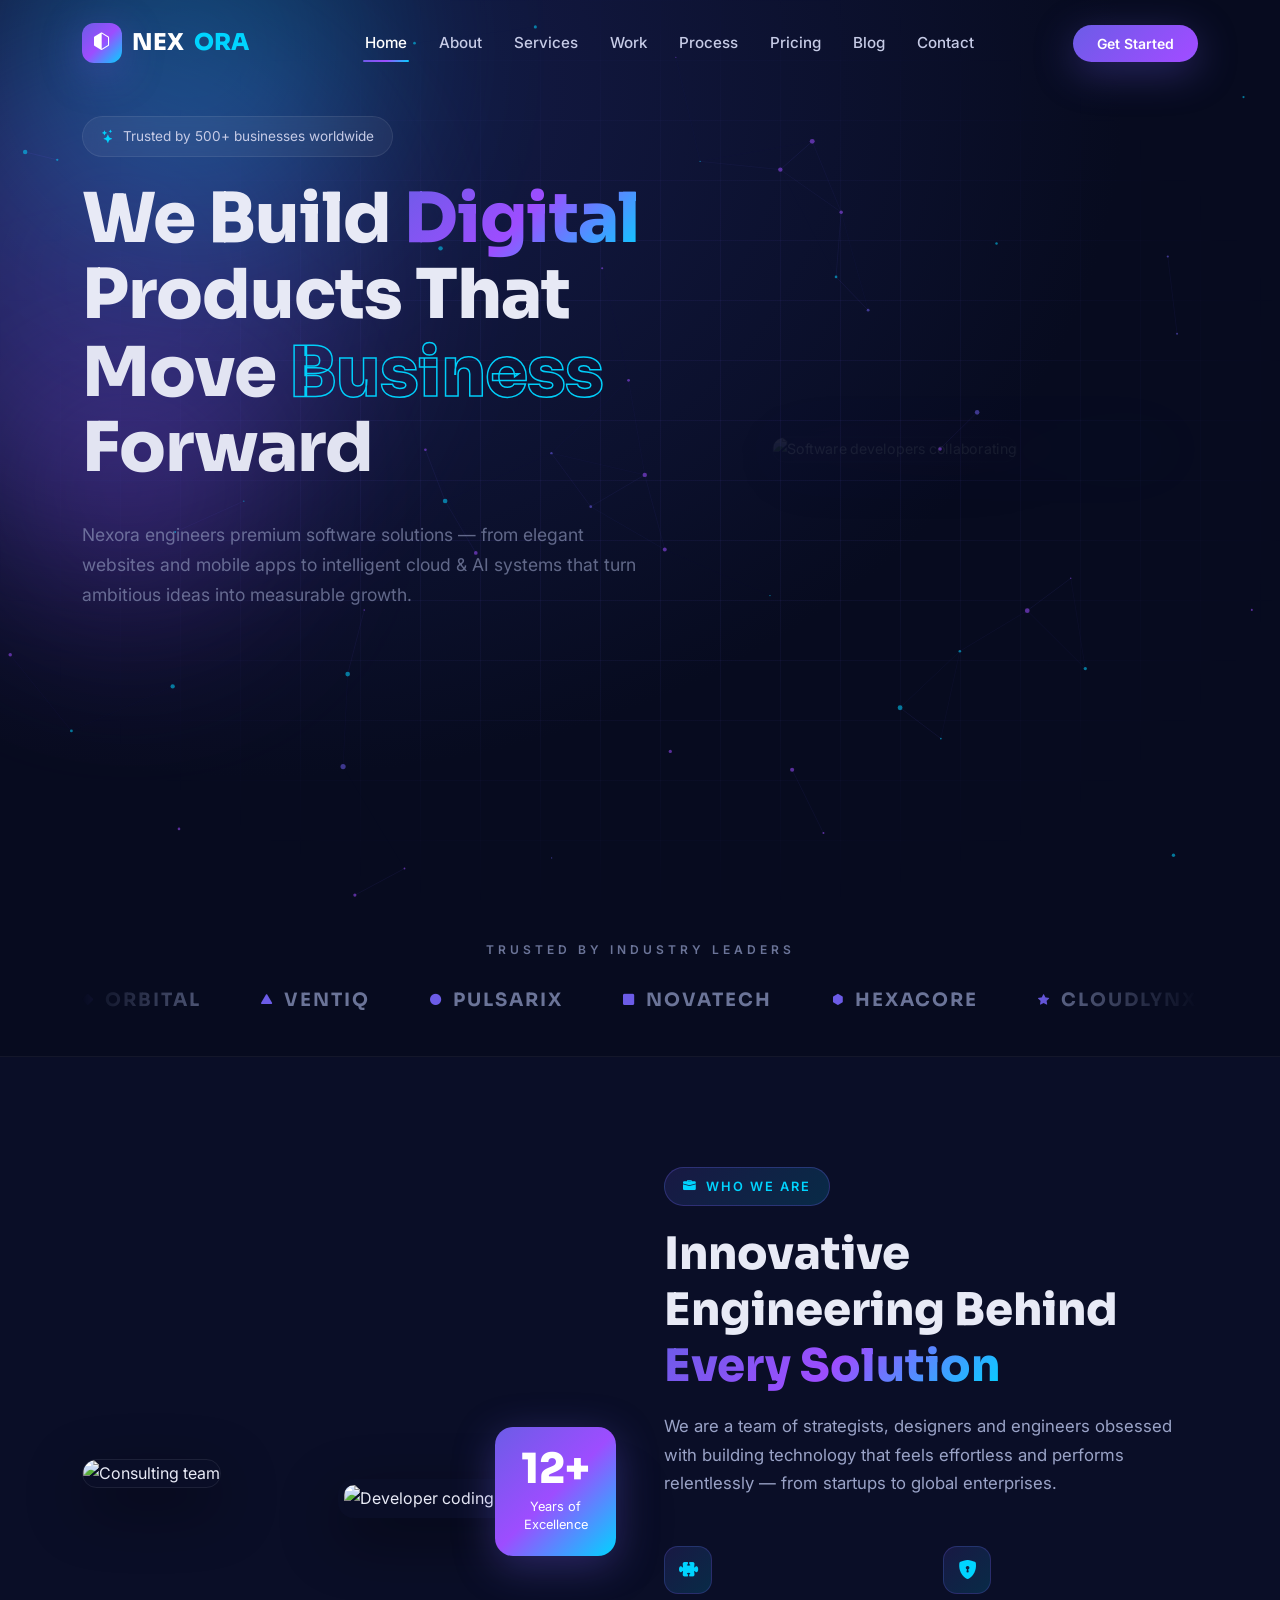
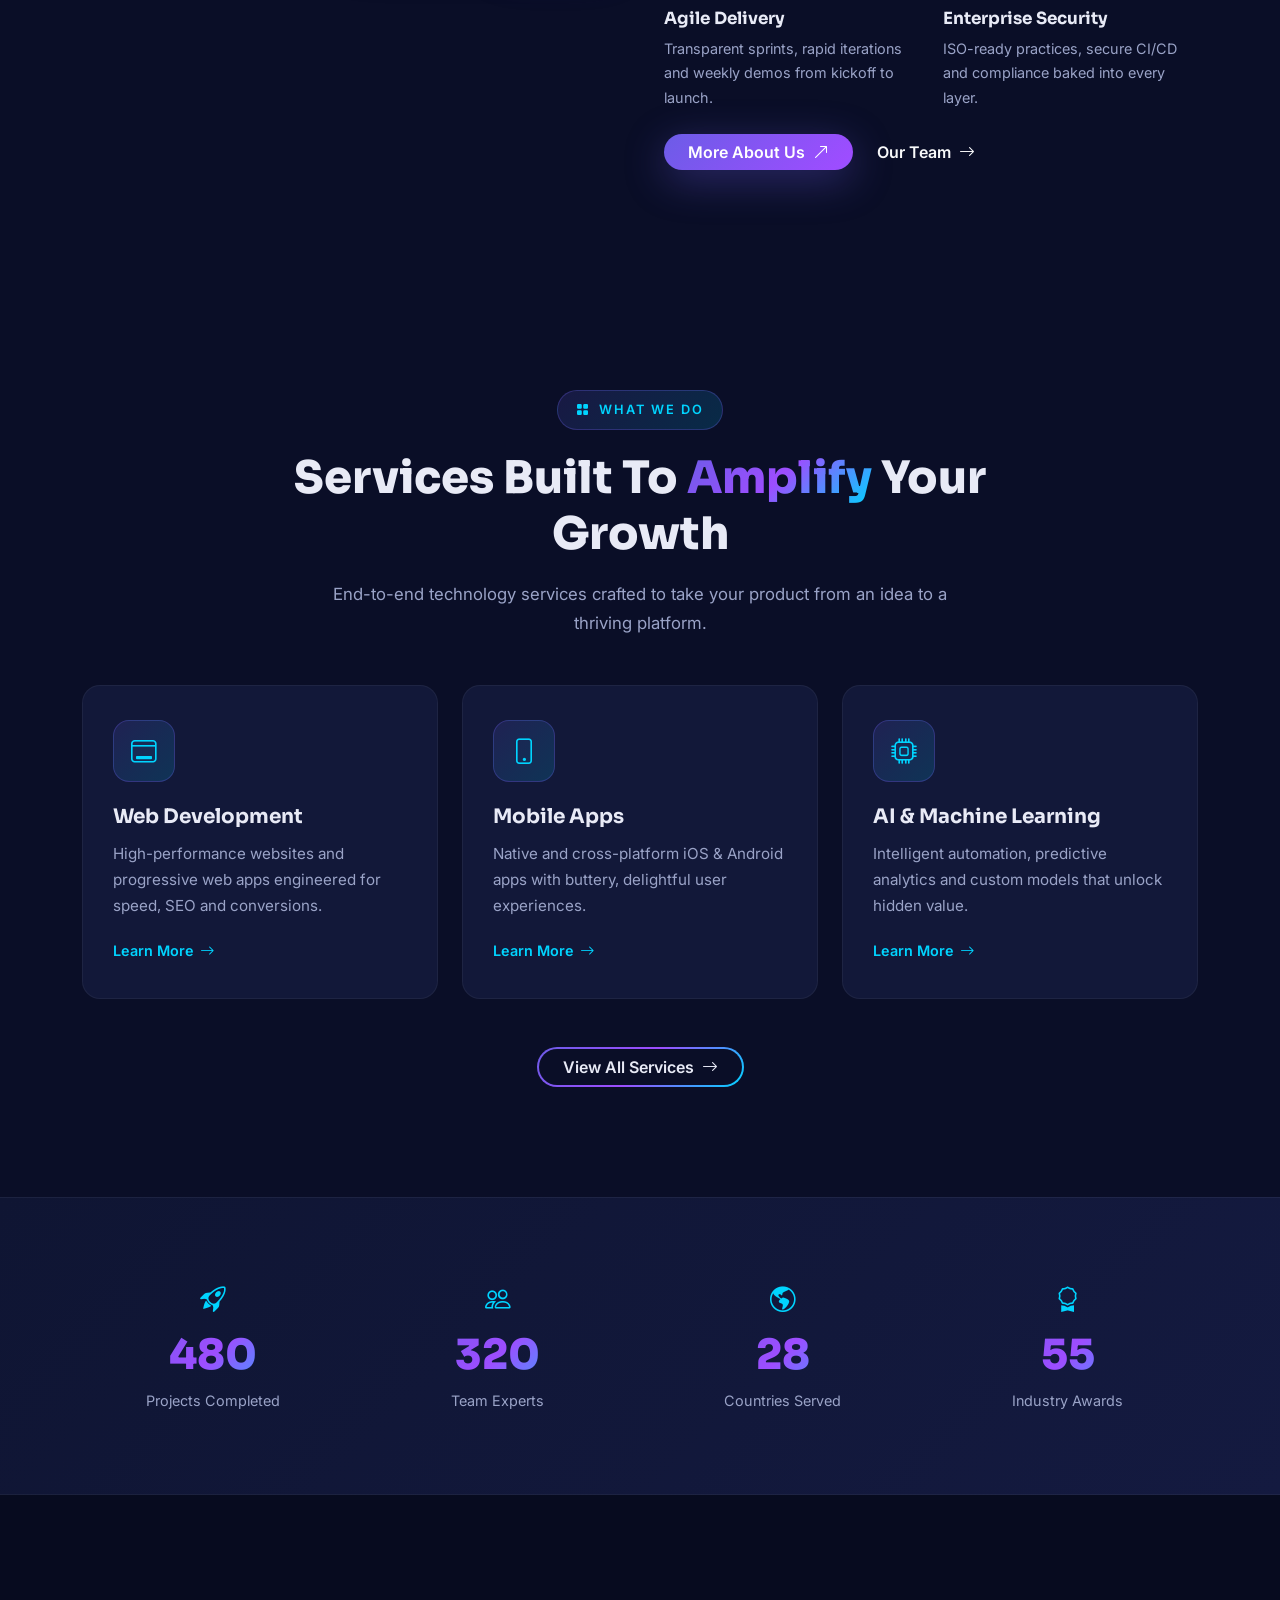
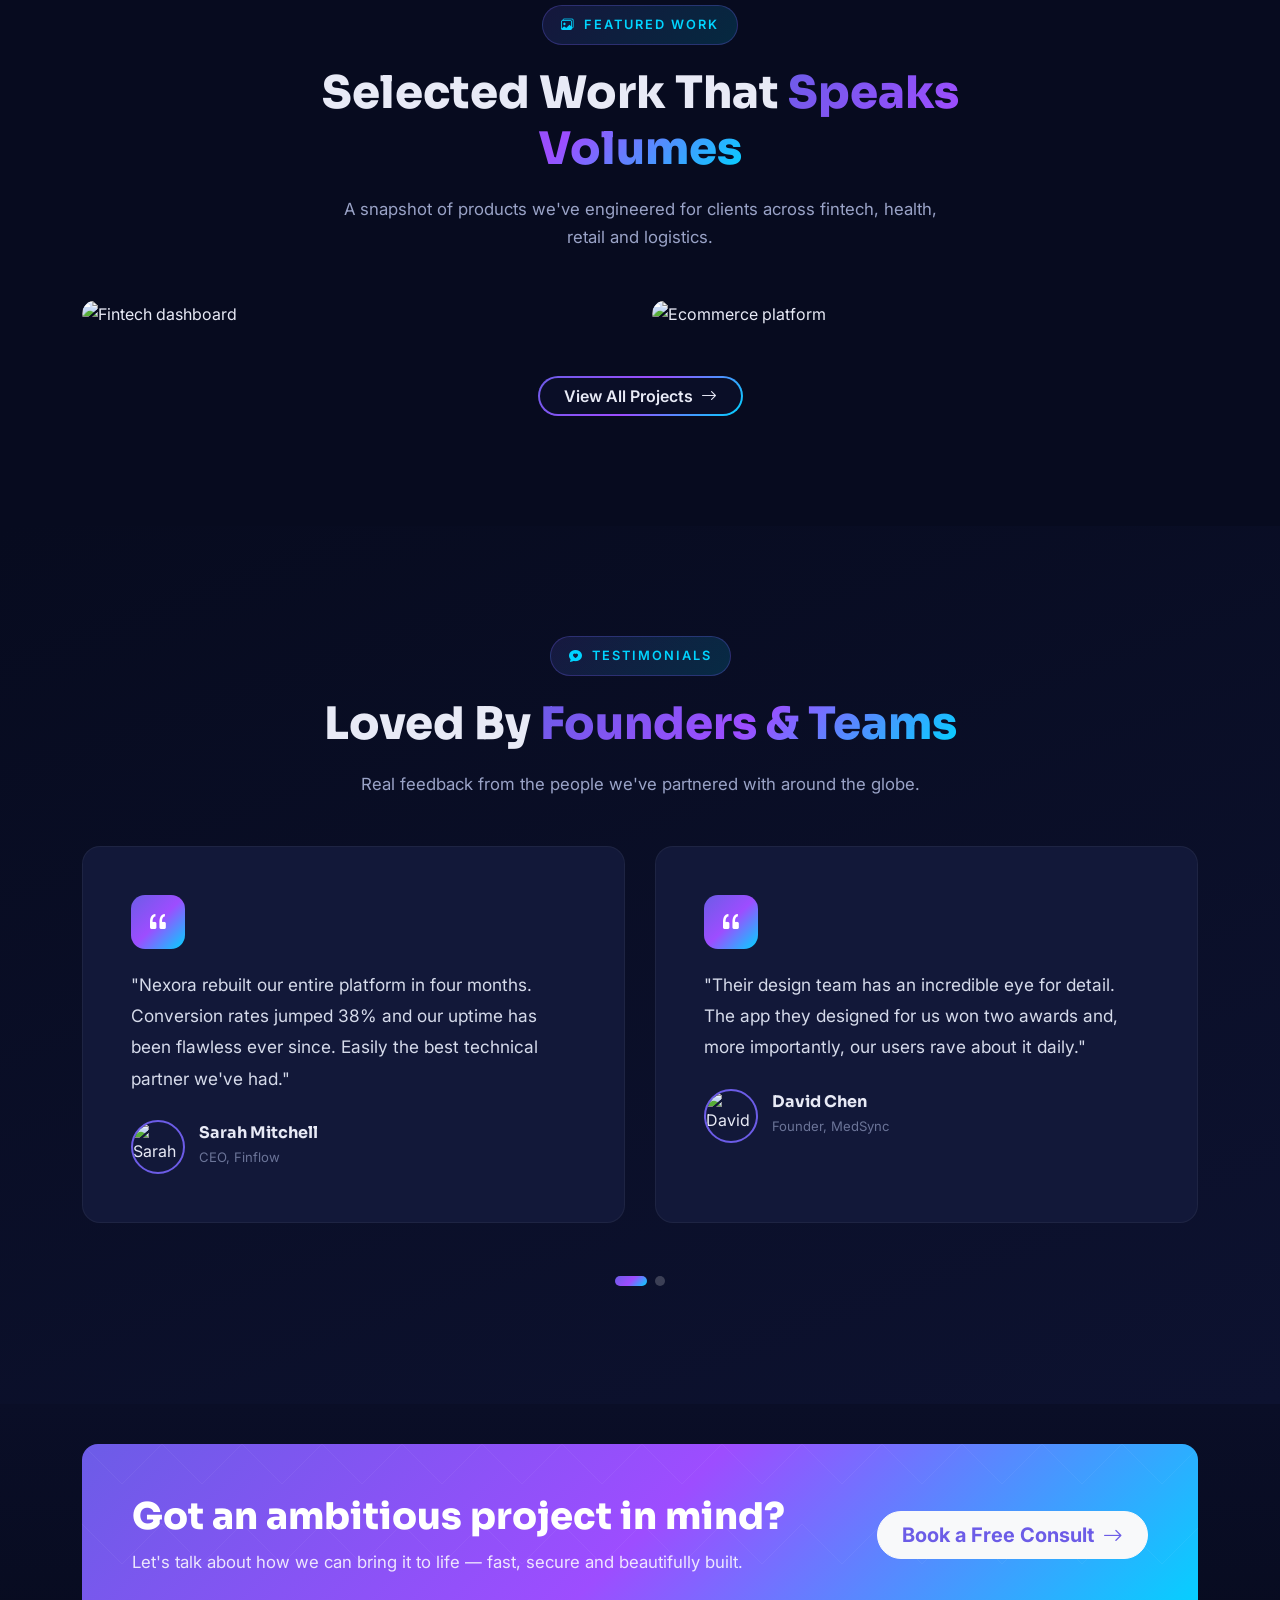
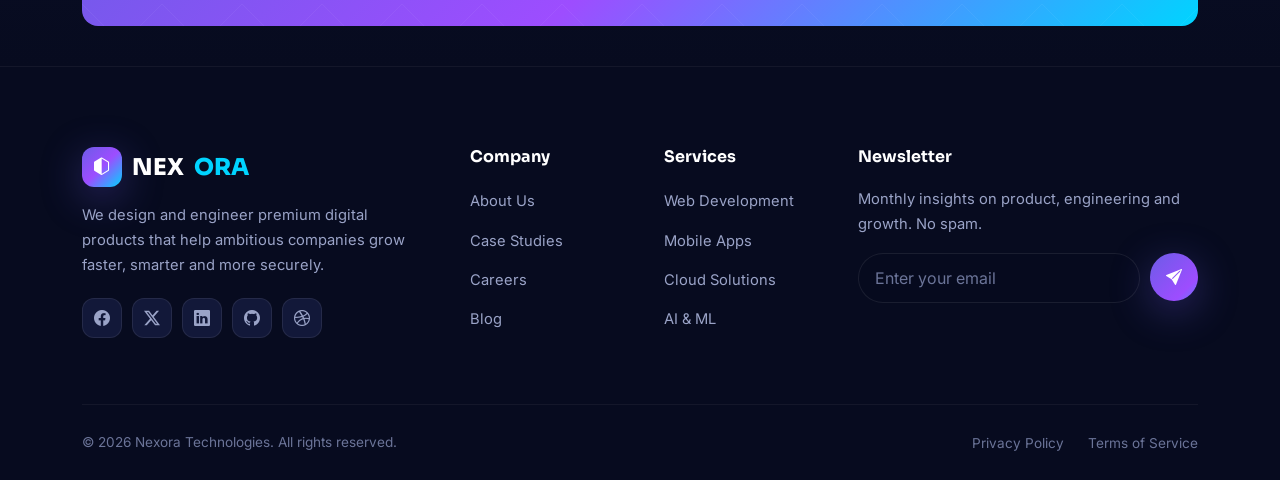
==== index.html @ 6cd75c39 "IT solutions" ====
<!DOCTYPE html>
<html lang="en">
<head>
    <meta charset="UTF-8">
    <meta name="viewport" content="width=device-width, initial-scale=1.0">
    <title>Nexora — IT Solutions & Software Company</title>

    <!-- SEO Meta -->
    <meta name="description" content="Nexora is a premium IT solutions & software development company delivering cutting-edge web, mobile, cloud and AI-powered products.">
    <meta name="author" content="Nexora">
    <meta name="theme-color" content="#0a0e27">

    <!-- Favicon -->
    <link rel="icon" href="data:image/svg+xml,<svg xmlns='http://www.w3.org/2000/svg' viewBox='0 0 100 100'><rect width='100' height='100' rx='20' fill='%236c5ce7'/><text x='50' y='72' font-size='60' text-anchor='middle' fill='white' font-family='Arial' font-weight='bold'>N</text></svg>">

    <!-- Google Fonts -->
    <link rel="preconnect" href="https://fonts.googleapis.com">
    <link rel="preconnect" href="https://fonts.gstatic.com" crossorigin>
    <link href="https://fonts.googleapis.com/css2?family=Sora:wght@400;500;600;700;800&family=Inter:wght@300;400;500;600;700&display=swap" rel="stylesheet">

    <!-- Bootstrap 5 -->
    <link href="https://cdn.jsdelivr.net/npm/bootstrap@5.3.3/dist/css/bootstrap.min.css" rel="stylesheet">

    <!-- Bootstrap Icons -->
    <link href="https://cdn.jsdelivr.net/npm/bootstrap-icons@1.11.3/font/bootstrap-icons.min.css" rel="stylesheet">

    <!-- Custom Theme -->
    <link rel="stylesheet" href="css/style.css">
</head>
<body>

    <!-- ================= PRELOADER (shared across pages) ================= -->
    <div id="preloader">
        <div class="loader">
            <div class="loader-logo">N</div>
            <div class="loader-bar"><span></span></div>
            <p>NEXORA</p>
        </div>
    </div>

    <!-- ================= NAVBAR (shared across pages) ================= -->
    <nav id="mainNav" class="navbar navbar-expand-lg fixed-top">
        <div class="container">
            <a class="navbar-brand" href="index.html">
                <span class="brand-mark"><i class="bi bi-hexagon-half"></i></span>
                NEX<span>ORA</span>
            </a>
            <button class="navbar-toggler" type="button" data-bs-toggle="offcanvas" data-bs-target="#navOffcanvas" aria-controls="navOffcanvas" aria-label="Toggle navigation">
                <span class="toggler-icon"></span>
                <span class="toggler-icon"></span>
                <span class="toggler-icon"></span>
            </button>
            <div class="offcanvas offcanvas-end" tabindex="-1" id="navOffcanvas">
                <div class="offcanvas-header">
                    <a class="navbar-brand" href="index.html">
                        <span class="brand-mark"><i class="bi bi-hexagon-half"></i></span>
                        NEX<span>ORA</span>
                    </a>
                    <button type="button" class="btn-close btn-close-white" data-bs-dismiss="offcanvas" aria-label="Close"></button>
                </div>
                <div class="offcanvas-body">
                    <ul class="navbar-nav mx-auto align-items-lg-center gap-lg-3">
                        <li class="nav-item"><a class="nav-link active" href="index.html">Home</a></li>
                        <li class="nav-item"><a class="nav-link" href="about.html">About</a></li>
                        <li class="nav-item"><a class="nav-link" href="services.html">Services</a></li>
                        <li class="nav-item"><a class="nav-link" href="work.html">Work</a></li>
                        <li class="nav-item"><a class="nav-link" href="process.html">Process</a></li>
                        <li class="nav-item"><a class="nav-link" href="pricing.html">Pricing</a></li>
                        <li class="nav-item"><a class="nav-link" href="blog.html">Blog</a></li>
                        <li class="nav-item"><a class="nav-link" href="contact.html">Contact</a></li>
                    </ul>
                    <div class="d-flex align-items-center gap-3 mt-3 mt-lg-0">
                        <a href="contact.html" class="btn btn-gradient btn-sm px-4 py-2">Get Started</a>
                    </div>
                </div>
            </div>
        </div>
    </nav>

    <main>

    <!-- ============ HERO ============ -->
    <section id="hero" class="hero">
        <div class="hero-bg" aria-hidden="true">
            <div class="orb orb-1"></div>
            <div class="orb orb-2"></div>
            <div class="orb orb-3"></div>
            <div class="grid-overlay"></div>
            <canvas id="particles"></canvas>
        </div>
        <div class="container position-relative hero-content">
            <div class="row align-items-center min-vh-100 py-5">
                <div class="col-lg-7">
                    <span class="hero-badge hero-reveal"><i class="bi bi-stars"></i> Trusted by 500+ businesses worldwide</span>
                    <h1 class="hero-title">
                        <span class="line d-block">We Build <span class="gradient-text">Digital</span></span>
                        <span class="line d-block">Products That</span>
                        <span class="line d-block">Move <span class="text-outline">Business</span> Forward</span>
                    </h1>
                    <p class="hero-sub hero-reveal">Nexora engineers premium software solutions — from elegant websites and mobile apps to intelligent cloud &amp; AI systems that turn ambitious ideas into measurable growth.</p>
                    <div class="d-flex flex-wrap gap-3 mt-4 hero-reveal">
                        <a href="services.html" class="btn btn-gradient btn-lg px-4">Explore Services <i class="bi bi-arrow-right ms-1"></i></a>
                        <a href="work.html" class="btn btn-outline-light btn-lg px-4"><i class="bi bi-play-fill me-1"></i> See Our Work</a>
                    </div>
                    <div class="hero-meta d-flex flex-wrap gap-4 mt-5 hero-reveal">
                        <div>
                            <h3 class="counters" data-target="500">0</h3>
                            <span>Projects Delivered</span>
                        </div>
                        <div>
                            <h3 class="counters" data-target="120">0</h3>
                            <span>Happy Clients</span>
                        </div>
                        <div>
                            <h3 class="counters" data-target="12">0</h3>
                            <span>Years of Experience</span>
                        </div>
                    </div>
                </div>
                <div class="col-lg-5 d-none d-lg-block">
                    <div class="hero-visual hero-reveal">
                        <img src="https://images.unsplash.com/photo-1551434678-e076c223a692?q=80&w=1200&auto=format&fit=crop" alt="Software developers collaborating" class="img-fluid rounded-4 hero-img">
                        <div class="floating-card fc-1">
                            <div class="fc-icon"><i class="bi bi-lightning-charge-fill"></i></div>
                            <div>
                                <strong>99.99%</strong>
                                <span>Uptime Guarantee</span>
                            </div>
                        </div>
                        <div class="floating-card fc-2">
                            <div class="fc-icon green"><i class="bi bi-patch-check-fill"></i></div>
                            <div>
                                <strong>4.9 / 5.0</strong>
                                <span>Client Rating</span>
                            </div>
                        </div>
                        <div class="floating-card fc-3">
                            <div class="fc-avatars">
                                <img src="https://images.unsplash.com/photo-1494790108377-be9c29b29330?q=80&w=100&auto=format&fit=crop&crop=faces" alt="client">
                                <img src="https://images.unsplash.com/photo-1500648767791-00dcc994a43e?q=80&w=100&auto=format&fit=crop&crop=faces" alt="client">
                                <img src="https://images.unsplash.com/photo-1438761681033-6461ffad8d80?q=80&w=100&auto=format&fit=crop&crop=faces" alt="client">
                            </div>
                            <div>
                                <strong>120+ Clients</strong>
                                <span>Love working with us</span>
                            </div>
                        </div>
                    </div>
                </div>
            </div>
        </div>
        <a href="#logos" class="scroll-indicator" aria-label="Scroll down">
            <div class="mouse"><span></span></div>
        </a>
    </section>

    <!-- ============ TRUSTED LOGOS ============ -->
    <section id="logos" class="logos-section">
        <div class="container">
            <p class="logos-title text-center">TRUSTED BY INDUSTRY LEADERS</p>
            <div class="logos-track">
                <div class="logos-slide">
                    <span><i class="bi bi-diamond-fill"></i> ORBITAL</span>
                    <span><i class="bi bi-triangle-fill"></i> VENTIQ</span>
                    <span><i class="bi bi-circle-fill"></i> PULSARIX</span>
                    <span><i class="bi bi-square-fill"></i> NOVATECH</span>
                    <span><i class="bi bi-hexagon-fill"></i> HEXACORE</span>
                    <span><i class="bi bi-star-fill"></i> CLOUDLYNX</span>
                    <span><i class="bi bi-diamond-fill"></i> ORBITAL</span>
                    <span><i class="bi bi-triangle-fill"></i> VENTIQ</span>
                    <span><i class="bi bi-circle-fill"></i> PULSARIX</span>
                    <span><i class="bi bi-square-fill"></i> NOVATECH</span>
                    <span><i class="bi bi-hexagon-fill"></i> HEXACORE</span>
                    <span><i class="bi bi-star-fill"></i> CLOUDLYNX</span>
                </div>
            </div>
        </div>
    </section>

    <!-- ============ ABOUT PREVIEW ============ -->
    <section class="section-pad">
        <div class="container">
            <div class="row align-items-center g-5">
                <div class="col-lg-6">
                    <div class="about-visual">
                        <img src="https://images.unsplash.com/photo-1531482615713-2afd69097998?q=80&w=1100&auto=format&fit=crop" alt="Consulting team" class="img-fluid rounded-4 about-img-main">
                        <div class="about-img-accent rounded-4">
                            <img src="https://images.unsplash.com/photo-1461749280684-dccba630e2f6?q=80&w=600&auto=format&fit=crop" alt="Developer coding" class="img-fluid">
                        </div>
                        <div class="experience-badge">
                            <h2>12<span>+</span></h2>
                            <p>Years of<br>Excellence</p>
                        </div>
                    </div>
                </div>
                <div class="col-lg-6 section-head">
                    <span class="section-tag"><i class="bi bi-briefcase-fill"></i> Who We Are</span>
                    <h2 class="section-title">Innovative Engineering Behind <span class="gradient-text">Every Solution</span></h2>
                    <p class="section-lead">We are a team of strategists, designers and engineers obsessed with building technology that feels effortless and performs relentlessly — from startups to global enterprises.</p>
                    <div class="feature-list row g-4 mt-4">
                        <div class="col-sm-6">
                            <div class="feature-item">
                                <div class="feature-icon"><i class="bi bi-puzzle-fill"></i></div>
                                <h5>Agile Delivery</h5>
                                <p>Transparent sprints, rapid iterations and weekly demos from kickoff to launch.</p>
                            </div>
                        </div>
                        <div class="col-sm-6">
                            <div class="feature-item">
                                <div class="feature-icon"><i class="bi bi-shield-lock-fill"></i></div>
                                <h5>Enterprise Security</h5>
                                <p>ISO-ready practices, secure CI/CD and compliance baked into every layer.</p>
                            </div>
                        </div>
                    </div>
                    <div class="d-flex align-items-center gap-4 mt-4 flex-wrap">
                        <a href="about.html" class="btn btn-gradient px-4">More About Us <i class="bi bi-arrow-up-right ms-1"></i></a>
                        <a href="about.html#team" class="link-light fw-semibold">Our Team <i class="bi bi-arrow-right ms-1"></i></a>
                    </div>
                </div>
            </div>
        </div>
    </section>

    <!-- ============ SERVICES PREVIEW ============ -->
    <section id="services" class="services section-pad">
        <div class="container">
            <div class="section-head text-center mb-5">
                <span class="section-tag"><i class="bi bi-grid-fill"></i> What We Do</span>
                <h2 class="section-title mx-auto">Services Built To <span class="gradient-text">Amplify</span> Your Growth</h2>
                <p class="section-lead mx-auto">End-to-end technology services crafted to take your product from an idea to a thriving platform.</p>
            </div>
            <div class="row g-4">
                <div class="col-md-6 col-lg-4 service-col">
                    <div class="service-card">
                        <div class="service-icon"><i class="bi bi-window-desktop"></i></div>
                        <h4>Web Development</h4>
                        <p>High-performance websites and progressive web apps engineered for speed, SEO and conversions.</p>
                        <a href="services.html" class="service-link">Learn More <i class="bi bi-arrow-right"></i></a>
                    </div>
                </div>
                <div class="col-md-6 col-lg-4 service-col">
                    <div class="service-card">
                        <div class="service-icon"><i class="bi bi-phone"></i></div>
                        <h4>Mobile Apps</h4>
                        <p>Native and cross-platform iOS &amp; Android apps with buttery, delightful user experiences.</p>
                        <a href="services.html" class="service-link">Learn More <i class="bi bi-arrow-right"></i></a>
                    </div>
                </div>
                <div class="col-md-6 col-lg-4 service-col">
                    <div class="service-card">
                        <div class="service-icon"><i class="bi bi-cpu"></i></div>
                        <h4>AI &amp; Machine Learning</h4>
                        <p>Intelligent automation, predictive analytics and custom models that unlock hidden value.</p>
                        <a href="services.html" class="service-link">Learn More <i class="bi bi-arrow-right"></i></a>
                    </div>
                </div>
            </div>
            <div class="text-center mt-5">
                <a href="services.html" class="btn btn-outline-gradient px-4">View All Services <i class="bi bi-arrow-right ms-1"></i></a>
            </div>
        </div>
    </section>

    <!-- ============ STATS COUNTERS ============ -->
    <section class="stats-section">
        <div class="container">
            <div class="row text-center g-4">
                <div class="col-6 col-lg-3 stat-col">
                    <div class="stat-box">
                        <span class="stat-icon"><i class="bi bi-rocket-takeoff"></i></span>
                        <h3 class="counters" data-target="480">0</h3>
                        <p>Projects Completed</p>
                    </div>
                </div>
                <div class="col-6 col-lg-3 stat-col">
                    <div class="stat-box">
                        <span class="stat-icon"><i class="bi bi-people"></i></span>
                        <h3 class="counters" data-target="320">0</h3>
                        <p>Team Experts</p>
                    </div>
                </div>
                <div class="col-6 col-lg-3 stat-col">
                    <div class="stat-box">
                        <span class="stat-icon"><i class="bi bi-globe-americas"></i></span>
                        <h3 class="counters" data-target="28">0</h3>
                        <p>Countries Served</p>
                    </div>
                </div>
                <div class="col-6 col-lg-3 stat-col">
                    <div class="stat-box">
                        <span class="stat-icon"><i class="bi bi-award"></i></span>
                        <h3 class="counters" data-target="55">0</h3>
                        <p>Industry Awards</p>
                    </div>
                </div>
            </div>
        </div>
    </section>

    <!-- ============ WORK PREVIEW ============ -->
    <section id="work" class="work section-pad">
        <div class="container">
            <div class="section-head text-center mb-5">
                <span class="section-tag"><i class="bi bi-images"></i> Featured Work</span>
                <h2 class="section-title mx-auto">Selected Work That <span class="gradient-text">Speaks Volumes</span></h2>
                <p class="section-lead mx-auto">A snapshot of products we've engineered for clients across fintech, health, retail and logistics.</p>
            </div>
            <div class="row g-4">
                <div class="col-md-6 work-col">
                    <div class="work-card">
                        <div class="work-img">
                            <img src="https://images.unsplash.com/photo-1551288049-bebda4e38f71?q=80&w=1000&auto=format&fit=crop" alt="Fintech dashboard">
                            <div class="work-overlay">
                                <div>
                                    <span class="work-cat">Fintech</span>
                                    <h4>Finflow Analytics</h4>
                                    <a href="work.html" class="btn btn-gradient btn-sm mt-2">View Case Study <i class="bi bi-arrow-right ms-1"></i></a>
                                </div>
                            </div>
                        </div>
                    </div>
                </div>
                <div class="col-md-6 work-col">
                    <div class="work-card">
                        <div class="work-img">
                            <img src="https://images.unsplash.com/photo-1498050108023-c5249f4df085?q=80&w=1000&auto=format&fit=crop" alt="Ecommerce platform">
                            <div class="work-overlay">
                                <div>
                                    <span class="work-cat">E-Commerce</span>
                                    <h4>ShopVerse</h4>
                                    <a href="work.html" class="btn btn-gradient btn-sm mt-2">View Case Study <i class="bi bi-arrow-right ms-1"></i></a>
                                </div>
                            </div>
                        </div>
                    </div>
                </div>
            </div>
            <div class="text-center mt-5">
                <a href="work.html" class="btn btn-outline-gradient px-4">View All Projects <i class="bi bi-arrow-right ms-1"></i></a>
            </div>
        </div>
    </section>

    <!-- ============ TESTIMONIALS ============ -->
    <section id="testimonials" class="testimonials section-pad section-head">
        <div class="container">
            <div class="text-center mb-5">
                <span class="section-tag"><i class="bi bi-chat-heart-fill"></i> Testimonials</span>
                <h2 class="section-title mx-auto">Loved By <span class="gradient-text">Founders &amp; Teams</span></h2>
                <p class="section-lead mx-auto">Real feedback from the people we've partnered with around the globe.</p>
            </div>
            <div id="testimonialSlider" class="testimonial-slider">
                <div class="testimonial-track">
                    <div class="testimonial-card">
                        <div class="quote-icon"><i class="bi bi-quote"></i></div>
                        <p class="testimonial-text">"Nexora rebuilt our entire platform in four months. Conversion rates jumped 38% and our uptime has been flawless ever since. Easily the best technical partner we've had."</p>
                        <div class="testimonial-author">
                            <img src="https://images.unsplash.com/photo-1500648767791-00dcc994a43e?q=80&w=120&auto=format&fit=crop&crop=faces" alt="Sarah Mitchell">
                            <div>
                                <h6>Sarah Mitchell</h6>
                                <span>CEO, Finflow</span>
                            </div>
                        </div>
                    </div>
                    <div class="testimonial-card">
                        <div class="quote-icon"><i class="bi bi-quote"></i></div>
                        <p class="testimonial-text">"Their design team has an incredible eye for detail. The app they designed for us won two awards and, more importantly, our users rave about it daily."</p>
                        <div class="testimonial-author">
                            <img src="https://images.unsplash.com/photo-1494790108377-be9c29b29330?q=80&w=120&auto=format&fit=crop&crop=faces" alt="David Chen">
                            <div>
                                <h6>David Chen</h6>
                                <span>Founder, MedSync</span>
                            </div>
                        </div>
                    </div>
                    <div class="testimonial-card">
                        <div class="quote-icon"><i class="bi bi-quote"></i></div>
                        <p class="testimonial-text">"From the first discovery call to launch, everything was transparent. They feel like an extension of our team — proactive, senior and genuinely invested in our success."</p>
                        <div class="testimonial-author">
                            <img src="https://images.unsplash.com/photo-1438761681033-6461ffad8d80?q=80&w=120&auto=format&fit=crop&crop=faces" alt="Emma Wilson">
                            <div>
                                <h6>Emma Wilson</h6>
                                <span>COO, ShopVerse</span>
                            </div>
                        </div>
                    </div>
                </div>
                <div class="slider-dots mt-4 text-center"></div>
            </div>
        </div>
    </section>

    <!-- ============ CTA BANNER ============ -->
    <section class="cta-section">
        <div class="container">
            <div class="cta-box rounded-4">
                <div class="row align-items-center g-4">
                    <div class="col-lg-8">
                        <h2 class="cta-title">Got an ambitious project in mind?</h2>
                        <p class="cta-sub">Let's talk about how we can bring it to life — fast, secure and beautifully built.</p>
                    </div>
                    <div class="col-lg-4 text-lg-end">
                        <a href="contact.html" class="btn btn-light btn-lg px-4">Book a Free Consult <i class="bi bi-arrow-right ms-1"></i></a>
                    </div>
                </div>
            </div>
        </div>
    </section>

    </main>

    <!-- ================= FOOTER (shared across pages) ================= -->
    <footer class="footer">
        <div class="container">
            <div class="row g-5">
                <div class="col-lg-4">
                    <a class="navbar-brand mb-3" href="index.html">
                        <span class="brand-mark"><i class="bi bi-hexagon-half"></i></span>
                        NEX<span>ORA</span>
                    </a>
                    <p class="footer-text">We design and engineer premium digital products that help ambitious companies grow faster, smarter and more securely.</p>
                    <div class="footer-social">
                        <a href="#"><i class="bi bi-facebook"></i></a>
                        <a href="#"><i class="bi bi-twitter-x"></i></a>
                        <a href="#"><i class="bi bi-linkedin"></i></a>
                        <a href="#"><i class="bi bi-github"></i></a>
                        <a href="#"><i class="bi bi-dribbble"></i></a>
                    </div>
                </div>
                <div class="col-6 col-lg-2">
                    <h6 class="footer-title">Company</h6>
                    <ul class="footer-links">
                        <li><a href="about.html">About Us</a></li>
                        <li><a href="work.html">Case Studies</a></li>
                        <li><a href="contact.html">Careers</a></li>
                        <li><a href="blog.html">Blog</a></li>
                    </ul>
                </div>
                <div class="col-6 col-lg-2">
                    <h6 class="footer-title">Services</h6>
                    <ul class="footer-links">
                        <li><a href="services.html">Web Development</a></li>
                        <li><a href="services.html">Mobile Apps</a></li>
                        <li><a href="services.html">Cloud Solutions</a></li>
                        <li><a href="services.html">AI &amp; ML</a></li>
                    </ul>
                </div>
                <div class="col-lg-4">
                    <h6 class="footer-title">Newsletter</h6>
                    <p class="footer-text">Monthly insights on product, engineering and growth. No spam.</p>
                    <form class="newsletter-form" id="newsletterForm">
                        <input type="email" class="form-control" placeholder="Enter your email" required aria-label="Email">
                        <button type="submit" class="btn btn-gradient"><i class="bi bi-send-fill"></i></button>
                    </form>
                </div>
            </div>
            <div class="footer-bottom">
                <p>&copy; 2026 Nexora Technologies. All rights reserved.</p>
                <div>
                    <a href="#">Privacy Policy</a>
                    <a href="#">Terms of Service</a>
                </div>
            </div>
        </div>
    </footer>

    <!-- Back to top -->
    <button id="backToTop" class="back-to-top" aria-label="Back to top"><i class="bi bi-arrow-up"></i></button>

    <!-- Toast -->
    <div class="toast-container position-fixed bottom-0 end-0 p-3">
        <div id="formToast" class="toast align-items-center text-bg-success border-0" role="alert" aria-live="assertive" aria-atomic="true">
            <div class="d-flex">
                <div class="toast-body"><i class="bi bi-check-circle-fill me-2"></i>Message sent! We'll be in touch within 24 hours.</div>
                <button type="button" class="btn-close btn-close-white me-2 m-auto" data-bs-dismiss="toast" aria-label="Close"></button>
            </div>
        </div>
    </div>

    <!-- Bootstrap JS -->
    <script src="https://cdn.jsdelivr.net/npm/bootstrap@5.3.3/dist/js/bootstrap.bundle.min.js"></script>
    <!-- GSAP + ScrollTrigger -->
    <script src="https://cdn.jsdelivr.net/npm/gsap@3.12.5/dist/gsap.min.js"></script>
    <script src="https://cdn.jsdelivr.net/npm/gsap@3.12.5/dist/ScrollTrigger.min.js"></script>
    <!-- Custom JS -->
    <script src="js/main.js"></script>
</body>
</html>
---- css/style.css ----
/* ==========================================================================
   NEXORA — IT Solutions & Software Company Theme
   Premium dark theme • Bootstrap 5 • GSAP animations
   ========================================================================== */

/* ---------- Root variables ---------- */
:root {
    --bg-deep: #070b1f;
    --bg: #0a0e27;
    --bg-soft: #0f1533;
    --bg-card: #121839;
    --bg-glass: rgba(18, 24, 57, 0.55);
    --border: rgba(255, 255, 255, 0.08);
    --border-soft: rgba(255, 255, 255, 0.05);

    --accent-1: #6c5ce7;
    --accent-2: #00d4ff;
    --accent-3: #9d4dff;
    --gradient: linear-gradient(135deg, #6c5ce7 0%, #9d4dff 50%, #00d4ff 100%);
    --gradient-soft: linear-gradient(135deg, rgba(108, 92, 231, 0.15), rgba(0, 212, 255, 0.15));

    --text: #e8eaf6;
    --text-muted: #9aa3c7;
    --text-dim: #6b7498;

    --radius: 18px;
    --radius-sm: 12px;

    --font-heading: 'Sora', sans-serif;
    --font-body: 'Inter', sans-serif;

    --shadow: 0 20px 60px rgba(0, 0, 0, 0.45);
    --shadow-glow: 0 10px 40px rgba(108, 92, 231, 0.35);
    --transition: all 0.35s cubic-bezier(0.25, 0.46, 0.45, 0.94);
}

/* ---------- Reset & base ---------- */
* { margin: 0; padding: 0; box-sizing: border-box; }

html { scroll-behavior: smooth; }

body {
    font-family: var(--font-body);
    background: var(--bg);
    color: var(--text);
    overflow-x: hidden;
    line-height: 1.7;
    -webkit-font-smoothing: antialiased;
}

h1, h2, h3, h4, h5, h6 {
    font-family: var(--font-heading);
    font-weight: 700;
    color: var(--text);
    line-height: 1.25;
}

a { text-decoration: none; transition: var(--transition); }
img { max-width: 100%; }
::selection { background: rgba(108, 92, 231, 0.5); color: #fff; }

/* Custom scrollbar */
::-webkit-scrollbar { width: 10px; }
::-webkit-scrollbar-track { background: var(--bg-deep); }
::-webkit-scrollbar-thumb { background: linear-gradient(var(--accent-1), var(--accent-2)); border-radius: 10px; }

/* ---------- Utility ---------- */
.gradient-text {
    background: var(--gradient);
    -webkit-background-clip: text;
    background-clip: text;
    -webkit-text-fill-color: transparent;
    color: transparent;
}

.text-outline {
    color: transparent;
    -webkit-text-stroke: 1.5px var(--accent-2);
}

.btn-gradient {
    background: var(--gradient);
    color: #fff;
    border: none;
    font-weight: 600;
    border-radius: 50px;
    position: relative;
    overflow: hidden;
    box-shadow: var(--shadow-glow);
    transition: var(--transition);
    background-size: 200% auto;
}
.btn-gradient:hover {
    color: #fff;
    background-position: right center;
    transform: translateY(-3px);
    box-shadow: 0 15px 45px rgba(108, 92, 231, 0.5);
}

.btn-outline-gradient {
    background: transparent;
    border: 2px solid transparent;
    background-image: linear-gradient(var(--bg), var(--bg)), var(--gradient);
    background-origin: border-box;
    background-clip: padding-box, border-box;
    color: var(--text);
    font-weight: 600;
    border-radius: 50px;
    transition: var(--transition);
}
.btn-outline-gradient:hover {
    color: #fff;
    background-image: var(--gradient);
    background-clip: padding-box, border-box;
    transform: translateY(-3px);
}

.btn-outline-light {
    border: 2px solid rgba(255, 255, 255, 0.25);
    border-radius: 50px;
    font-weight: 600;
    color: var(--text);
    backdrop-filter: blur(6px);
}
.btn-outline-light:hover {
    background: rgba(255, 255, 255, 0.1);
    border-color: var(--accent-2);
    color: #fff;
    transform: translateY(-3px);
}

.section-pad { padding: 110px 0; }

.section-tag {
    display: inline-flex;
    align-items: center;
    gap: 8px;
    background: var(--gradient-soft);
    border: 1px solid rgba(108, 92, 231, 0.3);
    color: var(--accent-2);
    font-size: 0.8rem;
    font-weight: 600;
    letter-spacing: 2px;
    text-transform: uppercase;
    padding: 8px 18px;
    border-radius: 50px;
    margin-bottom: 20px;
}

.section-title {
    font-size: clamp(1.9rem, 4vw, 2.8rem);
    font-weight: 800;
    max-width: 700px;
    margin-bottom: 18px;
}

.section-lead { color: var(--text-muted); max-width: 620px; font-size: 1.05rem; }

/* ==========================================================================
   PRELOADER
   ========================================================================== */
#preloader {
    position: fixed;
    inset: 0;
    background: var(--bg-deep);
    display: flex;
    align-items: center;
    justify-content: center;
    z-index: 99999;
    transition: opacity 0.6s ease, visibility 0.6s ease;
}
#preloader.hidden { opacity: 0; visibility: hidden; }

.loader { text-align: center; }
.loader-logo {
    width: 72px;
    height: 72px;
    margin: 0 auto 20px;
    border-radius: 20px;
    background: var(--gradient);
    display: grid;
    place-items: center;
    font-family: var(--font-heading);
    font-size: 2.2rem;
    font-weight: 800;
    color: #fff;
    animation: pulse 1.2s ease-in-out infinite;
    box-shadow: var(--shadow-glow);
}
.loader-bar {
    width: 160px;
    height: 4px;
    margin: 0 auto 14px;
    background: rgba(255, 255, 255, 0.1);
    border-radius: 50px;
    overflow: hidden;
}
.loader-bar span {
    display: block;
    height: 100%;
    width: 40%;
    background: var(--gradient);
    border-radius: 50px;
    animation: slide 1.2s ease-in-out infinite;
}
.loader p {
    font-family: var(--font-heading);
    letter-spacing: 6px;
    font-size: 0.8rem;
    color: var(--text-muted);
}
@keyframes pulse {
    0%, 100% { transform: scale(1); }
    50% { transform: scale(1.08); }
}
@keyframes slide {
    0% { transform: translateX(-120%); }
    100% { transform: translateX(300%); }
}

/* ==========================================================================
   NAVBAR
   ========================================================================== */
#mainNav {
    padding: 18px 0;
    transition: var(--transition);
    z-index: 1050;
}
#mainNav.scrolled {
    padding: 10px 0;
    background: rgba(7, 11, 31, 0.88);
    backdrop-filter: blur(16px);
    border-bottom: 1px solid var(--border);
    box-shadow: 0 10px 30px rgba(0, 0, 0, 0.35);
}

.navbar-brand {
    font-family: var(--font-heading);
    font-weight: 800;
    font-size: 1.45rem;
    color: #fff;
    display: flex;
    align-items: center;
    gap: 10px;
}
.navbar-brand span:last-child { color: var(--accent-2); }
.brand-mark {
    width: 40px;
    height: 40px;
    border-radius: 12px;
    background: var(--gradient);
    display: inline-grid;
    place-items: center;
    font-size: 1.1rem;
    color: #fff;
    box-shadow: var(--shadow-glow);
}

.navbar .nav-link {
    color: #c6cbe6;
    font-weight: 500;
    font-size: 0.95rem;
    position: relative;
    padding: 8px 6px;
}
.navbar .nav-link::after {
    content: '';
    position: absolute;
    left: 6px;
    right: 6px;
    bottom: 2px;
    height: 2px;
    background: var(--gradient);
    border-radius: 2px;
    transform: scaleX(0);
    transform-origin: left;
    transition: transform 0.35s ease;
}
.navbar .nav-link:hover::after,
.navbar .nav-link.active::after { transform: scaleX(1); }
.navbar .nav-link:hover, .navbar .nav-link.active { color: #fff; }

.navbar-toggler { border: none; padding: 6px; }
.navbar-toggler:focus { box-shadow: none; }
.navbar-toggler .toggler-icon:last-child { margin-bottom: 0; }
.toggler-icon {
    display: block;
    width: 26px;
    height: 2px;
    background: #fff;
    margin: 5px 0;
    border-radius: 2px;
    transition: var(--transition);
}

/* NOTE: offcanvas panel styles (dark background + width) are intentionally
   scoped to < lg in the RESPONSIVE section below. On lg+ Bootstrap turns the
   offcanvas into the in-flow desktop navbar — a global max-width here would
   crush the desktop menu into a narrow column. */
.offcanvas { border: none; }

/* ==========================================================================
   HERO
   ========================================================================== */
.hero {
    position: relative;
    min-height: 100vh;
    display: flex;
    align-items: center;
    overflow: hidden;
    background: radial-gradient(ellipse at 20% 10%, #161d4d 0%, var(--bg-deep) 60%);
}
.hero-bg, .hero-bg > * { position: absolute; inset: 0; }
.hero-bg { z-index: 0; }

.orb {
    border-radius: 50%;
    filter: blur(90px);
    opacity: 0.55;
}
.orb-1 {
    width: 480px; height: 480px;
    background: rgba(108, 92, 231, 0.55);
    top: -140px; left: -120px;
    animation: floatOrb 9s ease-in-out infinite;
}
.orb-2 {
    width: 380px; height: 380px;
    background: rgba(0, 212, 255, 0.4);
    bottom: -120px; right: -80px;
    animation: floatOrb 11s ease-in-out infinite reverse;
}
.orb-3 {
    width: 260px; height: 260px;
    background: rgba(157, 77, 255, 0.4);
    top: 40%; right: 25%;
    animation: floatOrb 7s ease-in-out infinite 1s;
}
@keyframes floatOrb {
    0%, 100% { transform: translate(0, 0) scale(1); }
    50% { transform: translate(30px, -30px) scale(1.08); }
}

.grid-overlay {
    background-image:
        linear-gradient(rgba(108, 92, 231, 0.07) 1px, transparent 1px),
        linear-gradient(90deg, rgba(108, 92, 231, 0.07) 1px, transparent 1px);
    background-size: 60px 60px;
    mask-image: radial-gradient(ellipse at center, black 30%, transparent 75%);
    -webkit-mask-image: radial-gradient(ellipse at center, black 30%, transparent 75%);
}

#particles { z-index: 1; pointer-events: none; }

.hero-content { z-index: 2; }

.hero-badge {
    display: inline-flex;
    align-items: center;
    gap: 8px;
    border: 1px solid var(--border);
    background: rgba(255, 255, 255, 0.05);
    backdrop-filter: blur(8px);
    padding: 8px 18px;
    border-radius: 50px;
    font-size: 0.85rem;
    color: #c6cbe6;
    margin-bottom: 24px;
}
.hero-badge i { color: var(--accent-2); }

.hero-title {
    font-size: clamp(2.6rem, 6vw, 4.3rem);
    font-weight: 800;
    line-height: 1.1;
    letter-spacing: -1px;
    margin-bottom: 24px;
}

.hero-sub {
    color: var(--text-muted);
    font-size: 1.1rem;
    max-width: 560px;
}

.hero-meta > div { border-left: 2px solid var(--border); padding-left: 18px; }
.hero-meta h3 {
    font-size: 1.8rem;
    font-weight: 800;
    background: var(--gradient);
    -webkit-background-clip: text;
    background-clip: text;
    -webkit-text-fill-color: transparent;
    line-height: 1;
}
.hero-meta span { color: var(--text-dim); font-size: 0.85rem; }

/* Hero visual */
.hero-visual { position: relative; }
.hero-img {
    border: 1px solid var(--border);
    box-shadow: var(--shadow);
    position: relative;
    z-index: 2;
}
.hero-visual::before {
    content: '';
    position: absolute;
    inset: -16px;
    border-radius: 22px;
    background: var(--gradient);
    opacity: 0.25;
    filter: blur(40px);
    z-index: 1;
}

.floating-card {
    position: absolute;
    z-index: 3;
    background: rgba(18, 24, 57, 0.85);
    backdrop-filter: blur(12px);
    border: 1px solid var(--border);
    border-radius: 14px;
    padding: 14px 18px;
    display: flex;
    align-items: center;
    gap: 12px;
    box-shadow: var(--shadow);
    animation: float 5s ease-in-out infinite;
}
.floating-card strong { display: block; font-size: 0.95rem; }
.floating-card span { font-size: 0.75rem; color: var(--text-muted); }
.floating-card .fc-icon {
    width: 42px; height: 42px;
    border-radius: 12px;
    background: var(--gradient);
    display: grid;
    place-items: center;
    color: #fff;
    font-size: 1.1rem;
}
.floating-card .fc-icon.green {
    background: linear-gradient(135deg, #00c9a7, #00d4ff);
}
.fc-1 { top: 12%; right: -6%; animation-delay: 0.5s; }
.fc-2 { bottom: 26%; left: -10%; animation-delay: 1.2s; }
.fc-3 { bottom: -4%; right: 4%; animation-delay: 1.8s; animation: floatAlt 6s ease-in-out infinite 1.8s; }

.fc-avatars { display: flex; }
.fc-avatars img {
    width: 34px; height: 34px;
    border-radius: 50%;
    border: 2px solid var(--bg-card);
    object-fit: cover;
    margin-left: -8px;
}
.fc-avatars img:first-child { margin-left: 0; }

@keyframes float {
    0%, 100% { transform: translateY(0); }
    50% { transform: translateY(-14px); }
}
@keyframes floatAlt {
    0%, 100% { transform: translate(0, 0) rotate(0); }
    50% { transform: translate(-10px, -10px) rotate(-2deg); }
}

.scroll-indicator {
    position: absolute;
    bottom: 26px;
    left: 50%;
    transform: translateX(-50%);
    z-index: 5;
    opacity: 0.8;
    transition: opacity 0.3s;
}
.scroll-indicator:hover { opacity: 1; }
.mouse {
    width: 26px; height: 42px;
    border: 2px solid rgba(255, 255, 255, 0.5);
    border-radius: 16px;
    position: relative;
}
.mouse span {
    width: 4px; height: 9px;
    background: var(--accent-2);
    border-radius: 4px;
    position: absolute;
    left: 50%;
    top: 8px;
    transform: translateX(-50%);
    animation: wheel 1.6s ease-in-out infinite;
}
@keyframes wheel {
    0% { opacity: 1; transform: translate(-50%, 0); }
    70% { opacity: 0; transform: translate(-50%, 14px); }
    100% { opacity: 0; }
}

/* ==========================================================================
   TRUSTED LOGOS (marquee)
   ========================================================================== */
.logos-section { padding: 40px 0; border-bottom: 1px solid var(--border-soft); background: var(--bg-deep); }
.logos-title {
    font-size: 0.75rem;
    letter-spacing: 4px;
    color: var(--text-dim);
    font-weight: 600;
    margin-bottom: 24px;
}
.logos-track {
    overflow: hidden;
    mask-image: linear-gradient(90deg, transparent, #000 15%, #000 85%, transparent);
    -webkit-mask-image: linear-gradient(90deg, transparent, #000 15%, #000 85%, transparent);
}
.logos-slide {
    display: flex;
    gap: 60px;
    width: max-content;
    animation: scrollX 28s linear infinite;
}
.logos-slide:hover { animation-play-state: paused; }
.logos-slide span {
    color: var(--text-dim);
    font-family: var(--font-heading);
    font-weight: 700;
    font-size: 1.15rem;
    letter-spacing: 2px;
    white-space: nowrap;
    display: flex;
    align-items: center;
    gap: 10px;
    transition: var(--transition);
}
.logos-slide span i { color: var(--accent-1); font-size: 0.7rem; }
.logos-slide span:hover { color: var(--text); }
@keyframes scrollX {
    from { transform: translateX(0); }
    to { transform: translateX(-50%); }
}

/* ==========================================================================
   ABOUT
   ========================================================================== */
.about { background: var(--bg); position: relative; }
.about-visual { position: relative; padding-bottom: 70px; padding-right: 40px; }
.about-img-main {
    width: 82%;
    border: 1px solid var(--border);
    box-shadow: var(--shadow);
}
.about-img-accent {
    position: absolute;
    bottom: 0;
    right: 0;
    width: 52%;
    border: 6px solid var(--bg);
    box-shadow: var(--shadow);
    overflow: hidden;
}
.about-img-accent img { display: block; }
.experience-badge {
    position: absolute;
    top: 8%;
    right: 0;
    background: var(--gradient);
    border-radius: var(--radius);
    padding: 22px 26px;
    color: #fff;
    text-align: center;
    box-shadow: var(--shadow-glow);
}
.experience-badge h2 { font-size: 2.6rem; font-weight: 800; color: #fff; line-height: 1; }
.experience-badge p { font-size: 0.8rem; margin: 0; line-height: 1.4; }

.feature-item .feature-icon {
    width: 48px; height: 48px;
    border-radius: 14px;
    background: var(--gradient-soft);
    border: 1px solid rgba(108, 92, 231, 0.25);
    display: grid;
    place-items: center;
    color: var(--accent-2);
    font-size: 1.2rem;
    margin-bottom: 14px;
    transition: var(--transition);
}
.feature-item:hover .feature-icon {
    background: var(--gradient);
    color: #fff;
    transform: rotate(-6deg) scale(1.08);
    box-shadow: var(--shadow-glow);
}
.feature-item h5 { font-size: 1.05rem; margin-bottom: 8px; }
.feature-item p { color: var(--text-muted); font-size: 0.9rem; margin: 0; }

/* ==========================================================================
   STATS
   ========================================================================== */
.stats-section {
    background: linear-gradient(135deg, #0f1533, #141a40);
    border-block: 1px solid var(--border-soft);
    padding: 70px 0;
}
.stat-box { padding: 10px; }
.stat-icon {
    font-size: 1.6rem;
    color: var(--accent-2);
    display: inline-block;
    margin-bottom: 8px;
}
.stat-box h3 {
    font-size: 2.6rem;
    font-weight: 800;
    background: var(--gradient);
    -webkit-background-clip: text;
    background-clip: text;
    -webkit-text-fill-color: transparent;
}
.stat-box p { color: var(--text-muted); font-size: 0.9rem; margin: 0; }

/* ==========================================================================
   SERVICES
   ========================================================================== */
.services { background: var(--bg); }
.service-card {
    background: var(--bg-card);
    border: 1px solid var(--border-soft);
    border-radius: var(--radius);
    padding: 34px 30px;
    height: 100%;
    position: relative;
    overflow: hidden;
    transition: var(--transition);
}
.service-card::before {
    content: '';
    position: absolute;
    top: 0; left: 0;
    width: 100%; height: 3px;
    background: var(--gradient);
    transform: scaleX(0);
    transform-origin: left;
    transition: transform 0.45s cubic-bezier(0.25, 0.46, 0.45, 0.94);
}
.service-card:hover { transform: translateY(-10px); border-color: rgba(108, 92, 231, 0.4); box-shadow: var(--shadow); }
.service-card:hover::before { transform: scaleX(1); }

.service-icon {
    width: 62px; height: 62px;
    border-radius: 16px;
    background: var(--gradient-soft);
    border: 1px solid rgba(108, 92, 231, 0.3);
    display: grid;
    place-items: center;
    font-size: 1.6rem;
    color: var(--accent-2);
    margin-bottom: 22px;
    transition: var(--transition);
}
.service-card:hover .service-icon {
    background: var(--gradient);
    color: #fff;
    transform: scale(1.1) rotate(-6deg);
    box-shadow: var(--shadow-glow);
}
.service-card h4 { font-size: 1.25rem; margin-bottom: 12px; }
.service-card p { color: var(--text-muted); font-size: 0.95rem; margin-bottom: 18px; }
.service-link {
    color: var(--accent-2);
    font-weight: 600;
    font-size: 0.9rem;
    display: inline-flex;
    align-items: center;
    gap: 6px;
}
.service-link i { transition: var(--transition); }
.service-link:hover { color: #fff; }
.service-link:hover i { transform: translateX(5px); }

/* ==========================================================================
   WORK (portfolio)
   ========================================================================== */
.work { background: var(--bg-deep); }
.work-card, .work-img { border-radius: var(--radius); overflow: hidden; }
.work-img { position: relative; }
.work-img img {
    width: 100%;
    height: 340px;
    object-fit: cover;
    transition: transform 0.8s cubic-bezier(0.25, 0.46, 0.45, 0.94);
}
.work-card:hover .work-img img { transform: scale(1.1); }
.work-overlay {
    position: absolute;
    inset: 0;
    background: linear-gradient(to top, rgba(7, 11, 31, 0.95) 0%, rgba(7, 11, 31, 0.4) 55%, transparent 100%);
    display: flex;
    align-items: flex-end;
    padding: 28px;
    opacity: 0;
    transition: var(--transition);
}
.work-card:hover .work-overlay { opacity: 1; }
.work-cat {
    display: inline-block;
    background: var(--gradient);
    color: #fff;
    font-size: 0.7rem;
    font-weight: 700;
    letter-spacing: 1px;
    padding: 4px 12px;
    border-radius: 50px;
    margin-bottom: 10px;
}
.work-overlay h4 { color: #fff; font-size: 1.5rem; }
.work-card:hover .work-overlay { transform: translateY(0); }

/* ==========================================================================
   PROCESS
   ========================================================================== */
.process { background: var(--bg); }
.step-card {
    background: var(--bg-card);
    border: 1px solid var(--border-soft);
    border-radius: var(--radius);
    padding: 34px 28px;
    height: 100%;
    position: relative;
    transition: var(--transition);
}
.step-card:hover {
    transform: translateY(-8px);
    border-color: rgba(0, 212, 255, 0.4);
    box-shadow: var(--shadow);
}
.step-num {
    position: absolute;
    top: 18px; right: 24px;
    font-family: var(--font-heading);
    font-size: 2.6rem;
    font-weight: 800;
    color: transparent;
    -webkit-text-stroke: 1px rgba(255, 255, 255, 0.12);
}
.step-icon {
    width: 56px; height: 56px;
    border-radius: 16px;
    background: var(--gradient);
    display: grid;
    place-items: center;
    color: #fff;
    font-size: 1.4rem;
    margin-bottom: 20px;
    box-shadow: var(--shadow-glow);
}
.step-card h5 { font-size: 1.15rem; margin-bottom: 10px; }
.step-card p { color: var(--text-muted); font-size: 0.92rem; margin: 0; }
.step-list {
    list-style: none;
    padding: 12px 0 0;
    margin: 14px 0 0;
    border-top: 1px dashed var(--border-soft);
}
.step-list li {
    color: var(--text-muted);
    font-size: 0.85rem;
    padding: 5px 0 5px 18px;
    position: relative;
}
.step-list li::before {
    content: '▸';
    position: absolute;
    left: 0;
    color: var(--accent-2);
}

/* Tech chips (process page) */
.tech-chips {
    display: flex;
    flex-wrap: wrap;
    gap: 14px;
}
.tech-chips span {
    background: var(--bg-card);
    border: 1px solid var(--border);
    border-radius: 50px;
    padding: 10px 22px;
    font-family: var(--font-heading);
    font-size: 0.9rem;
    font-weight: 600;
    color: #d5daea;
    display: inline-flex;
    align-items: center;
    gap: 8px;
    transition: var(--transition);
}
.tech-chips span i { color: var(--accent-2); font-size: 0.8rem; }
.tech-chips span:hover {
    transform: translateY(-4px);
    border-color: rgba(108, 92, 231, 0.5);
    background: var(--gradient-soft);
    box-shadow: var(--shadow-glow);
}

/* ==========================================================================
   TESTIMONIALS
   ========================================================================== */
.testimonials {
    background: linear-gradient(160deg, var(--bg-deep) 0%, #0d1230 100%);
}
.testimonial-slider { position: relative; }
.testimonial-track {
    display: flex;
    gap: 30px;
    overflow-x: auto;
    scroll-snap-type: x mandatory;
    padding-bottom: 20px;
    scrollbar-width: none;
}
.testimonial-track::-webkit-scrollbar { display: none; }
.testimonial-card {
    flex: 0 0 100%;
    scroll-snap-align: center;
    max-width: 780px;
    margin: 0 auto;
    background: var(--bg-card);
    border: 1px solid var(--border-soft);
    border-radius: var(--radius);
    padding: 48px;
    position: relative;
    transition: var(--transition);
}
@media (min-width: 992px) {
    .testimonial-card { flex: 0 0 calc(50% - 15px); }
}
.quote-icon {
    width: 54px; height: 54px;
    border-radius: 14px;
    background: var(--gradient);
    color: #fff;
    display: grid;
    place-items: center;
    font-size: 1.6rem;
    margin-bottom: 20px;
}
.testimonial-text {
    color: #d5daea;
    font-size: 1.08rem;
    line-height: 1.8;
    margin-bottom: 26px;
}
.testimonial-author { display: flex; align-items: center; gap: 14px; }
.testimonial-author img {
    width: 54px; height: 54px;
    border-radius: 50%;
    object-fit: cover;
    border: 2px solid var(--accent-1);
}
.testimonial-author h6 { margin: 0; font-size: 1rem; }
.testimonial-author span { color: var(--text-dim); font-size: 0.82rem; }

.slider-dots .dot {
    width: 10px; height: 10px;
    border-radius: 50px;
    background: rgba(255, 255, 255, 0.2);
    border: none;
    margin: 0 4px;
    padding: 0;
    transition: var(--transition);
}
.slider-dots .dot.active {
    width: 32px;
    background: var(--gradient);
}

/* ==========================================================================
   PRICING
   ========================================================================== */
.pricing { background: var(--bg); }
.price-card {
    background: var(--bg-card);
    border: 1px solid var(--border-soft);
    border-radius: 22px;
    padding: 40px 34px;
    height: 100%;
    display: flex;
    flex-direction: column;
    position: relative;
    transition: var(--transition);
}
.price-card:hover { transform: translateY(-10px); box-shadow: var(--shadow); border-color: rgba(108, 92, 231, 0.35); }
.price-card.featured {
    background: linear-gradient(160deg, #161d4d 0%, #1a1040 100%);
    border: 1px solid rgba(108, 92, 231, 0.5);
    box-shadow: var(--shadow-glow);
}
.price-badge {
    position: absolute;
    top: -14px;
    left: 50%;
    transform: translateX(-50%);
    background: var(--gradient);
    color: #fff;
    font-size: 0.72rem;
    font-weight: 700;
    letter-spacing: 1px;
    text-transform: uppercase;
    padding: 6px 18px;
    border-radius: 50px;
    white-space: nowrap;
}
.price-head { margin-bottom: 26px; }
.price-head h5 { color: var(--accent-2); font-size: 1.05rem; letter-spacing: 1px; text-transform: uppercase; }
.price-head h2 {
    font-size: 2.8rem;
    font-weight: 800;
    background: var(--gradient);
    -webkit-background-clip: text;
    background-clip: text;
    -webkit-text-fill-color: transparent;
    display: inline-block;
    margin: 8px 0;
}
.price-head > span { color: var(--text-dim); font-size: 0.9rem; }
.price-head p { color: var(--text-muted); font-size: 0.9rem; margin-top: 10px; margin-bottom: 0; }

.price-list { list-style: none; padding: 0; margin: 0 0 30px; }
.price-list li {
    padding: 8px 0;
    color: #c6cbe6;
    font-size: 0.95rem;
    border-bottom: 1px dashed var(--border-soft);
    display: flex;
    align-items: center;
    gap: 10px;
}
.price-list li i { color: var(--accent-2); }
.price-list li.muted { color: var(--text-dim); }
.price-list li.muted i { color: var(--text-dim); }
.price-card .btn { margin-top: auto; }

/* ==========================================================================
   CTA BANNER
   ========================================================================== */
.cta-section {
    background: linear-gradient(180deg, var(--bg) 0%, var(--bg-deep) 100%);
    padding: 40px 0;
}
.cta-box {
    background: var(--gradient);
    padding: 50px;
    position: relative;
    overflow: hidden;
}
.cta-box::before {
    content: '';
    position: absolute;
    inset: 0;
    background: url("data:image/svg+xml,%3Csvg width='80' height='80' viewBox='0 0 80 80' xmlns='http://www.w3.org/2000/svg'%3E%3Cpath d='M80 0L40 40 0 0' stroke='rgba(255,255,255,0.12)' stroke-width='1' fill='none'/%3E%3C/svg%3E");
    opacity: 0.4;
}
.cta-box > .row { position: relative; z-index: 2; }
.cta-title { color: #fff; font-size: clamp(1.6rem, 3vw, 2.3rem); font-weight: 800; margin-bottom: 8px; }
.cta-sub { color: rgba(255, 255, 255, 0.85); font-size: 1.05rem; margin: 0; }
.cta-box .btn-light {
    border-radius: 50px;
    font-weight: 700;
    color: var(--accent-1);
}
.cta-box .btn-light:hover { transform: translateY(-3px); }

/* ==========================================================================
   TEAM
   ========================================================================== */
.team { background: var(--bg); }
.team-card {
    text-align: center;
    transition: var(--transition);
}
.team-img {
    position: relative;
    border-radius: 20px;
    overflow: hidden;
    margin-bottom: 18px;
    aspect-ratio: 1 / 1.05;
}
.team-img img {
    width: 100%;
    height: 100%;
    object-fit: cover;
    transition: transform 0.7s cubic-bezier(0.25, 0.46, 0.45, 0.94);
}
.team-card:hover .team-img img { transform: scale(1.08); }
.team-social {
    position: absolute;
    inset: auto 0 0 0;
    display: flex;
    justify-content: center;
    gap: 10px;
    padding: 18px;
    background: linear-gradient(to top, rgba(7, 11, 31, 0.9), transparent);
    transform: translateY(100%);
    transition: var(--transition);
}
.team-card:hover .team-social { transform: translateY(0); }
.team-social a {
    width: 36px; height: 36px;
    border-radius: 50%;
    background: rgba(255, 255, 255, 0.1);
    color: #fff;
    display: grid;
    place-items: center;
    font-size: 0.9rem;
}
.team-social a:hover { background: var(--gradient); transform: translateY(-3px); }
.team-card h5 { margin-bottom: 4px; font-size: 1.1rem; }
.team-card span { color: var(--accent-2); font-size: 0.85rem; }

/* ==========================================================================
   BLOG
   ========================================================================== */
.blog { background: var(--bg-deep); }
.blog-card {
    background: var(--bg-card);
    border: 1px solid var(--border-soft);
    border-radius: var(--radius);
    overflow: hidden;
    height: 100%;
    transition: var(--transition);
}
.blog-card:hover { transform: translateY(-8px); box-shadow: var(--shadow); border-color: rgba(108, 92, 231, 0.35); }
.blog-img { position: relative; overflow: hidden; }
.blog-img img {
    width: 100%;
    height: 210px;
    object-fit: cover;
    transition: transform 0.8s cubic-bezier(0.25, 0.46, 0.45, 0.94);
}
.blog-card:hover .blog-img img { transform: scale(1.08); }
.blog-date {
    position: absolute;
    bottom: 14px; left: 14px;
    background: rgba(7, 11, 31, 0.85);
    backdrop-filter: blur(8px);
    color: #fff;
    font-size: 0.75rem;
    padding: 5px 12px;
    border-radius: 50px;
    display: inline-flex;
    align-items: center;
    gap: 6px;
}
.blog-body { padding: 24px; }
.blog-cat {
    color: var(--accent-2);
    font-size: 0.75rem;
    font-weight: 700;
    letter-spacing: 1px;
    text-transform: uppercase;
}
.blog-body h5 { font-size: 1.1rem; margin: 10px 0 12px; line-height: 1.45; }
.blog-body h5 a { color: var(--text); }
.blog-body h5 a:hover { color: var(--accent-2); }
.blog-body p { color: var(--text-muted); font-size: 0.92rem; margin-bottom: 16px; }
.blog-more {
    color: var(--accent-2);
    font-weight: 600;
    font-size: 0.9rem;
    display: inline-flex;
    align-items: center;
    gap: 6px;
}
.blog-more i { transition: var(--transition); }
.blog-more:hover { color: #fff; }
.blog-more:hover i { transform: translateX(5px); }

/* ==========================================================================
   FAQ
   ========================================================================== */
.faq { background: var(--bg); }
.accordion { --bs-accordion-bg: transparent; --bs-accordion-border-color: var(--border-soft); }
.accordion-item {
    background: var(--bg-card);
    border: 1px solid var(--border-soft);
    border-radius: var(--radius-sm) !important;
    margin-bottom: 14px;
    overflow: hidden;
}
.accordion-button {
    background: transparent;
    color: var(--text);
    font-family: var(--font-heading);
    font-weight: 600;
    font-size: 1.05rem;
    padding: 20px 24px;
    box-shadow: none !important;
}
.accordion-button::after {
    background-image: url("data:image/svg+xml,%3Csvg xmlns='http://www.w3.org/2000/svg' width='16' height='16' fill='%2300d4ff' viewBox='0 0 16 16'%3E%3Cpath fill-rule='evenodd' d='M1.646 4.646a.5.5 0 0 1 .708 0L8 10.293l5.646-5.647a.5.5 0 0 1 .708.708l-6 6a.5.5 0 0 1-.708 0l-6-6a.5.5 0 0 1 0-.708z'/%3E%3C/svg%3E");
}
.accordion-button:not(.collapsed) {
    background: var(--gradient-soft);
    color: var(--accent-2);
}
.accordion-body { color: var(--text-muted); padding: 0 24px 22px; font-size: 0.95rem; }

/* ==========================================================================
   CONTACT
   ========================================================================== */
.contact { background: var(--bg-deep); }
.contact-item { display: flex; gap: 16px; margin-bottom: 26px; }
.contact-icon {
    flex: 0 0 50px;
    width: 50px; height: 50px;
    border-radius: 14px;
    background: var(--gradient-soft);
    border: 1px solid rgba(108, 92, 231, 0.3);
    color: var(--accent-2);
    display: grid;
    place-items: center;
    font-size: 1.2rem;
    transition: var(--transition);
}
.contact-item:hover .contact-icon { background: var(--gradient); color: #fff; transform: rotate(-6deg); }
.contact-item h6 { font-size: 0.95rem; margin-bottom: 4px; }
.contact-item p { color: var(--text-muted); font-size: 0.9rem; margin: 0; line-height: 1.6; }

.contact-form-wrap {
    background: var(--bg-card);
    border: 1px solid var(--border-soft);
    border-radius: 22px;
    padding: 40px;
    box-shadow: var(--shadow);
}
.form-label { color: #c6cbe6; font-size: 0.9rem; font-weight: 500; }
.form-control, .form-select {
    background: rgba(7, 11, 31, 0.6);
    border: 1px solid var(--border);
    color: var(--text);
    border-radius: var(--radius-sm);
    padding: 12px 16px;
    transition: var(--transition);
}
.form-control:focus, .form-select:focus {
    background: rgba(7, 11, 31, 0.8);
    border-color: var(--accent-1);
    box-shadow: 0 0 0 4px rgba(108, 92, 231, 0.15);
    color: var(--text);
}
.form-control::placeholder { color: var(--text-dim); }
.form-select option { background: var(--bg-card); color: var(--text); }
.form-control.is-invalid { border-color: #ff6b6b; }

/* ==========================================================================
   FOOTER
   ========================================================================== */
.footer { background: var(--bg-deep); border-top: 1px solid var(--border-soft); padding-top: 80px; }
.footer-text { color: var(--text-muted); font-size: 0.92rem; }
.footer-social { display: flex; gap: 10px; margin-top: 20px; }
.footer-social a {
    width: 40px; height: 40px;
    border-radius: 12px;
    background: var(--bg-card);
    border: 1px solid var(--border);
    display: grid;
    place-items: center;
    color: var(--text-muted);
    font-size: 1rem;
    transition: var(--transition);
}
.footer-social a:hover {
    background: var(--gradient);
    color: #fff;
    transform: translateY(-4px);
    box-shadow: var(--shadow-glow);
}
.footer-title {
    font-size: 1rem;
    margin-bottom: 20px;
    color: #fff;
}
.footer-links { list-style: none; padding: 0; margin: 0; }
.footer-links li { margin-bottom: 12px; }
.footer-links a { color: var(--text-muted); font-size: 0.92rem; position: relative; padding-left: 0; transition: var(--transition); }
.footer-links a:hover { color: var(--accent-2); padding-left: 8px; }

.newsletter-form { display: flex; gap: 10px; margin-top: 8px; }
.newsletter-form .form-control { border-radius: 50px; }
.newsletter-form .btn { border-radius: 50px; width: 48px; height: 48px; flex: 0 0 auto; }

.footer-bottom {
    display: flex;
    flex-wrap: wrap;
    gap: 12px;
    align-items: center;
    justify-content: space-between;
    border-top: 1px solid var(--border-soft);
    margin-top: 60px;
    padding: 24px 0;
}
.footer-bottom p { color: var(--text-dim); font-size: 0.85rem; margin: 0; }
.footer-bottom a { color: var(--text-dim); font-size: 0.85rem; margin-left: 20px; }
.footer-bottom a:hover { color: var(--accent-2); }

/* ==========================================================================
   BACK TO TOP
   ========================================================================== */
.back-to-top {
    position: fixed;
    bottom: 28px;
    right: 28px;
    width: 48px; height: 48px;
    border-radius: 14px;
    border: none;
    background: var(--gradient);
    color: #fff;
    font-size: 1.1rem;
    display: grid;
    place-items: center;
    box-shadow: var(--shadow-glow);
    opacity: 0;
    visibility: hidden;
    transform: translateY(20px);
    transition: var(--transition);
    z-index: 1040;
}
.back-to-top.show { opacity: 1; visibility: visible; transform: translateY(0); }
.back-to-top:hover { transform: translateY(-4px); }

/* ==========================================================================
   PAGE BANNER (subpage headers)
   ========================================================================== */
.page-banner {
    position: relative;
    padding: 190px 0 90px;
    overflow: hidden;
    background: radial-gradient(ellipse at 20% 0%, #161d4d 0%, var(--bg-deep) 65%);
    text-align: center;
}
.page-banner-bg, .page-banner-bg > * { position: absolute; inset: 0; }
.page-banner-bg { z-index: 0; }
.page-banner .orb-1 { top: -40%; right: -10%; left: auto; }
.page-banner .orb-2 { bottom: -60%; left: -10%; right: auto; }

.page-banner-content { position: relative; z-index: 2; }
.page-badge {
    display: inline-flex;
    align-items: center;
    gap: 8px;
    border: 1px solid var(--border);
    background: rgba(255, 255, 255, 0.05);
    backdrop-filter: blur(8px);
    padding: 8px 18px;
    border-radius: 50px;
    font-size: 0.8rem;
    letter-spacing: 2px;
    text-transform: uppercase;
    color: var(--accent-2);
    margin-bottom: 20px;
}
.page-banner h1 {
    font-size: clamp(2.4rem, 5.5vw, 3.8rem);
    font-weight: 800;
    line-height: 1.12;
    letter-spacing: -1px;
    margin-bottom: 16px;
}
.page-sub {
    color: var(--text-muted);
    font-size: 1.05rem;
    max-width: 620px;
    margin: 0 auto 26px;
}
.breadcrumb-nav {
    display: inline-flex;
    align-items: center;
    gap: 10px;
    font-size: 0.85rem;
    color: var(--text-dim);
    background: rgba(255, 255, 255, 0.04);
    border: 1px solid var(--border);
    border-radius: 50px;
    padding: 8px 20px;
}
.breadcrumb-nav a { color: var(--text-muted); }
.breadcrumb-nav a:hover { color: var(--accent-2); }
.breadcrumb-nav i { font-size: 0.6rem; color: var(--accent-1); }
.breadcrumb-nav span { color: var(--accent-2); }

/* Map section (contact page) */
.map-section { background: var(--bg-deep); }
.map-section iframe { display: block; }

/* ==========================================================================
   RESPONSIVE
   ========================================================================== */
@media (max-width: 991.98px) {
    .section-pad { padding: 80px 0; }
    .page-banner { padding: 150px 0 70px; }
    .hero { min-height: 92vh; text-align: center; }
    .hero-sub { margin-left: auto; margin-right: auto; }
    .hero-meta { justify-content: center; }
    .hero-meta > div { border-left: none; padding-left: 0; }
    .hero .btn { justify-content: center; }
    .scroll-indicator { display: none; }
    .fc-1 { right: 0; }
    .fc-2 { left: 0; }
    .fc-3 { right: 0; }

    /* ---- Mobile / tablet navbar (offcanvas drawer) ---- */
    .offcanvas { background: var(--bg-soft) !important; }
    .offcanvas.offcanvas-end { max-width: min(85vw, 360px); width: 100%; }
    .offcanvas-header { padding-bottom: 10px; }

    .offcanvas-body .navbar-nav { gap: 0.25rem; padding: 4px 0 8px; }
    .offcanvas-body .nav-link {
        text-align: center;
        padding: 11px 8px;
        border: 1px solid transparent;
        border-radius: var(--radius-sm);
    }
    .offcanvas-body .nav-link:hover,
    .offcanvas-body .nav-link.active {
        background: var(--gradient-soft);
        border-color: rgba(108, 92, 231, 0.3);
        color: #fff;
    }
    .offcanvas-body .nav-link::after { display: none; }
    .offcanvas-body .gap-3 { flex-direction: column; align-items: center; }
    .offcanvas-body .btn { width: 100%; }

    .about-visual { padding-right: 0; }
    .experience-badge { top: 0; }
    .cta-box { padding: 40px 30px; text-align: center; }
    .contact-form-wrap { padding: 30px 24px; }
}

/* Lower-mid desktop: keep 8 links + CTA on one crisp line without overflow */
@media (min-width: 992px) and (max-width: 1199.98px) {
    #mainNav .navbar-nav.gap-lg-3 { gap: 0.65rem !important; }
    #mainNav .nav-link { font-size: 0.9rem; padding: 8px 4px; }
    #mainNav .btn-sm { padding: 8px 16px; font-size: 0.82rem; }
}

@media (max-width: 767.98px) {
    .section-pad { padding: 64px 0; }
    .hero-title { font-size: 2.3rem; }
    .hero-meta h3 { font-size: 1.5rem; }
    .about-img-accent { width: 60%; }
    .testimonial-card { padding: 32px 24px; }
    .work-img img { height: 260px; }
    .stat-box h3 { font-size: 2.1rem; }
}

@media (max-width: 575.98px) {
    /* g-5 rows (3rem gutters = -24px margins) exceed the 12px container
       padding on narrow screens -> cap horizontal gutter to match container */
    .row.g-5 { --bs-gutter-x: 1.5rem; }

    .hero-meta { gap: 14px !important; }
    .footer-bottom { justify-content: center; text-align: center; }
    .footer-bottom a { margin: 0 10px; }
    .back-to-top { width: 42px; height: 42px; bottom: 18px; right: 18px; }
    .floating-card { padding: 10px 14px; }
}

/* Hard safety net: never allow horizontal page scroll */
html { overflow-x: clip; }

/* Reduced motion accessibility */
@media (prefers-reduced-motion: reduce) {
    *, *::before, *::after {
        animation-duration: 0.01ms !important;
        animation-iteration-count: 1 !important;
        transition-duration: 0.01ms !important;
        scroll-behavior: auto !important;
    }
    .logos-slide { animation: none; flex-wrap: wrap; justify-content: center; }
}
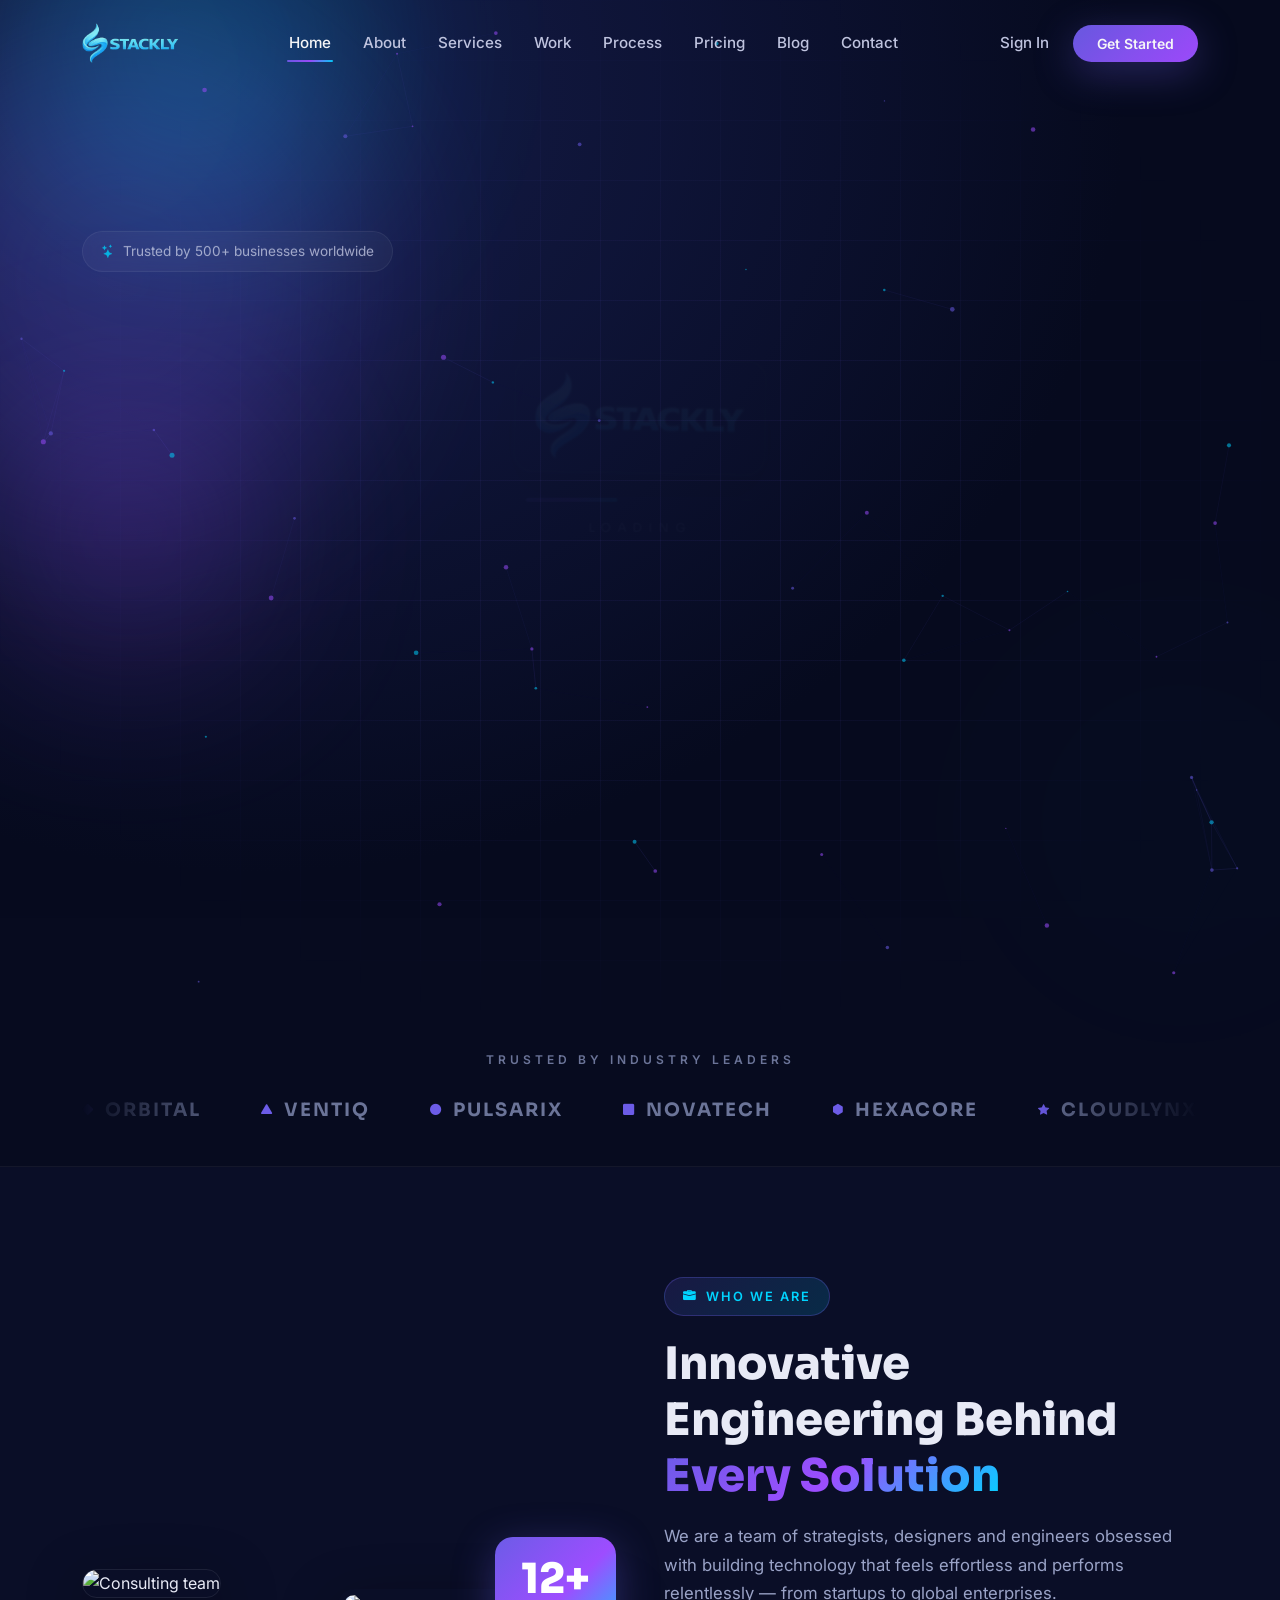
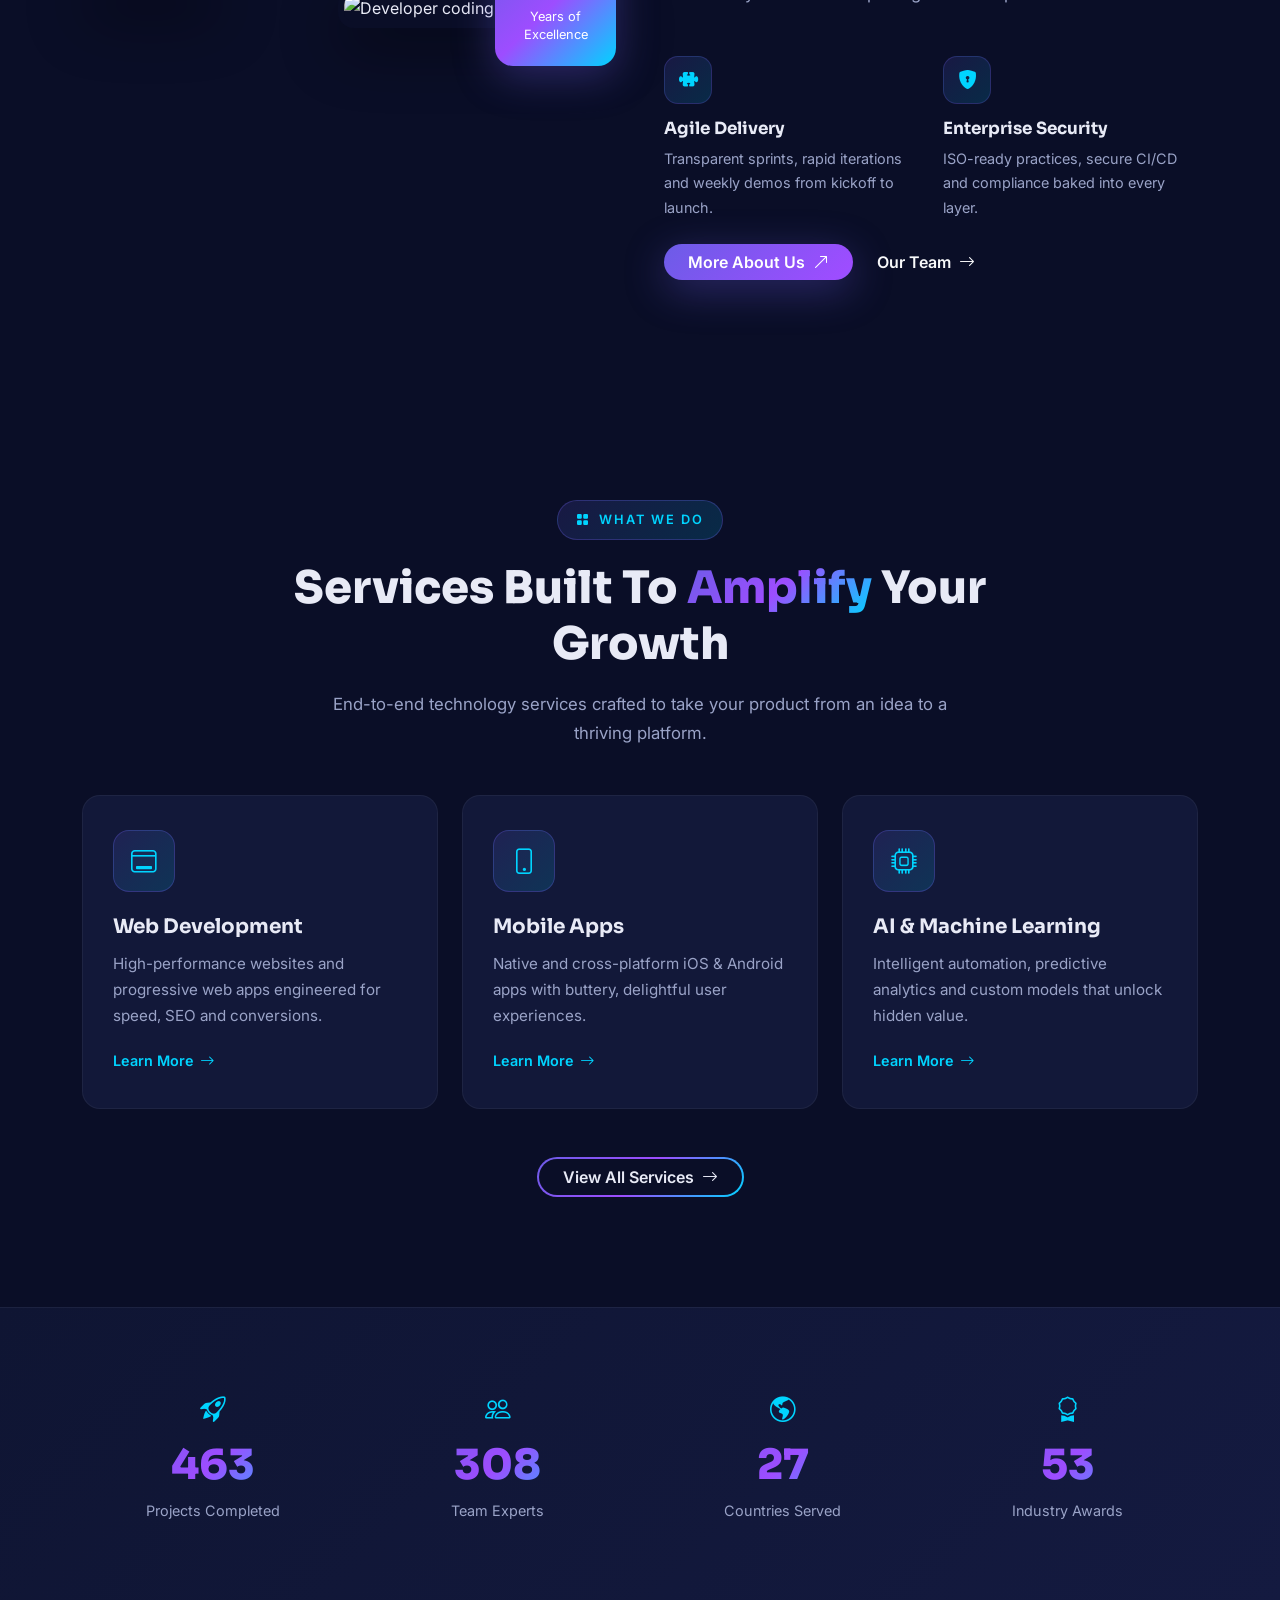
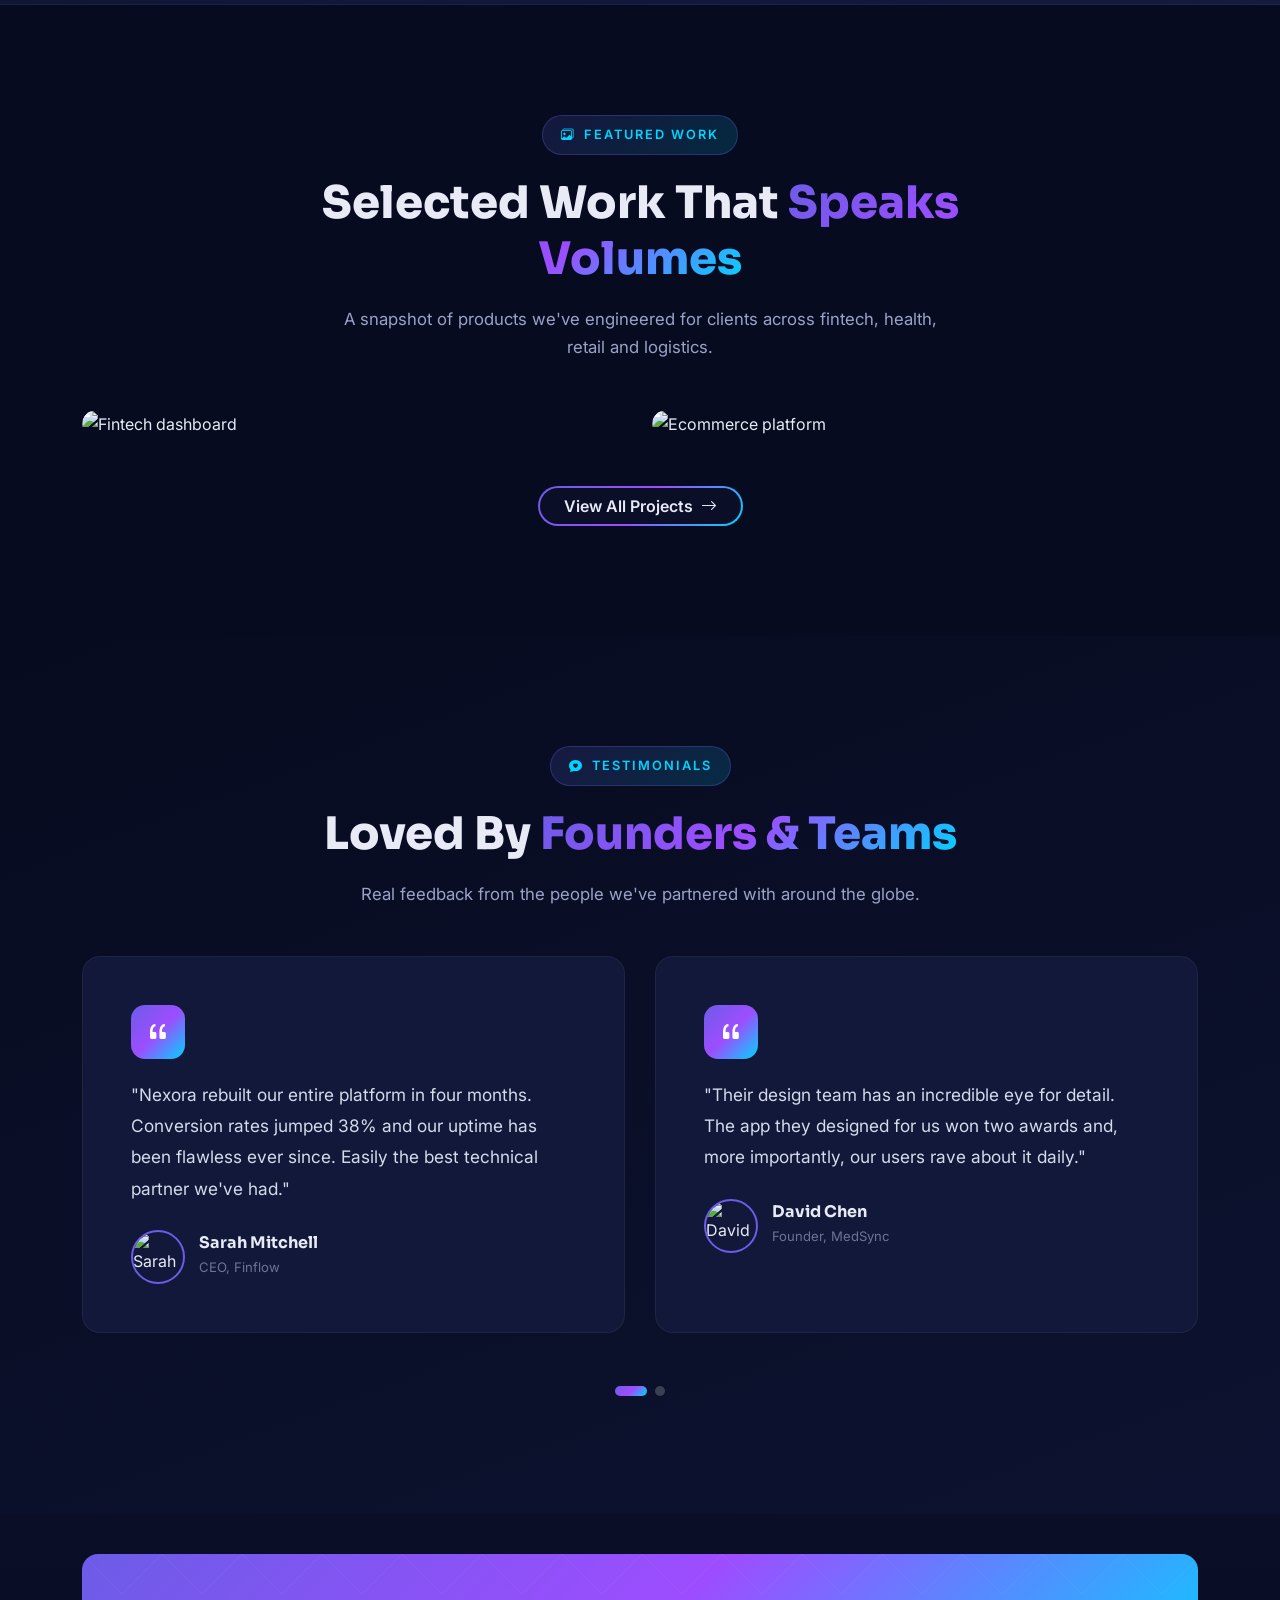
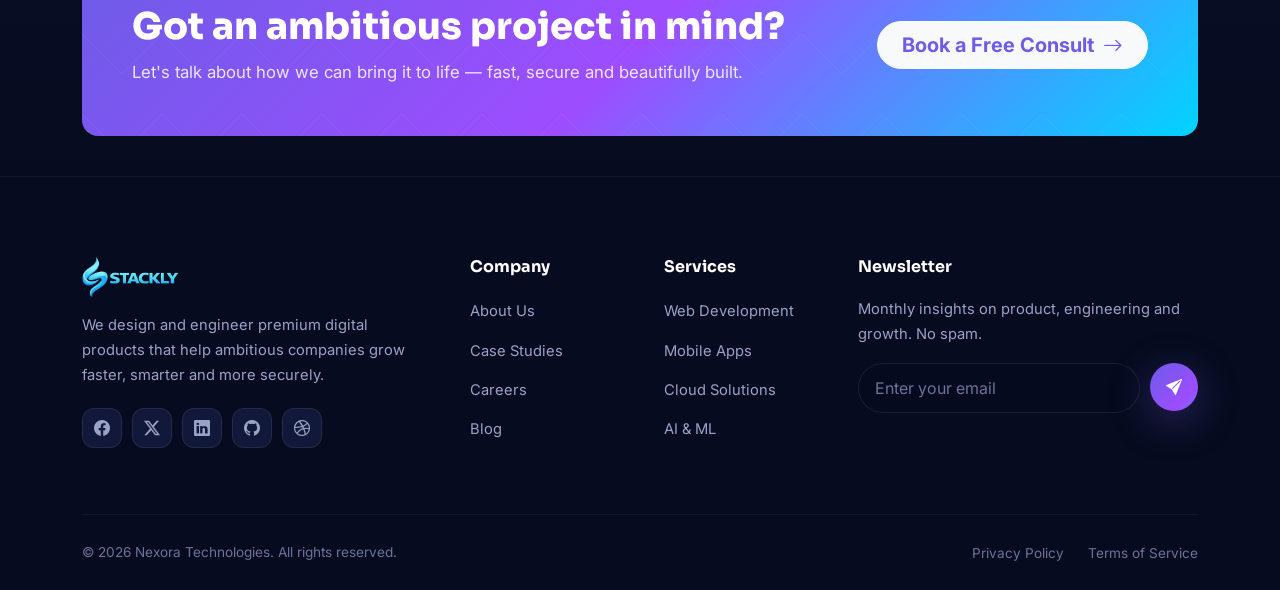
==== commit cd2956ff: "IT solutions" ====
--- a/index.html
+++ b/index.html
@@ -11,7 +11,7 @@
     <meta name="theme-color" content="#0a0e27">
 
     <!-- Favicon -->
-    <link rel="icon" href="data:image/svg+xml,<svg xmlns='http://www.w3.org/2000/svg' viewBox='0 0 100 100'><rect width='100' height='100' rx='20' fill='%236c5ce7'/><text x='50' y='72' font-size='60' text-anchor='middle' fill='white' font-family='Arial' font-weight='bold'>N</text></svg>">
+    <link rel="icon" href="images/image.png">
 
     <!-- Google Fonts -->
     <link rel="preconnect" href="https://fonts.googleapis.com">
@@ -32,9 +32,8 @@
     <!-- ================= PRELOADER (shared across pages) ================= -->
     <div id="preloader">
         <div class="loader">
-            <div class="loader-logo">N</div>
+            <div class="loader-logo"><img src="images/image.png" alt="Nexora"></div>
             <div class="loader-bar"><span></span></div>
-            <p>NEXORA</p>
         </div>
     </div>
 
@@ -42,8 +41,7 @@
     <nav id="mainNav" class="navbar navbar-expand-lg fixed-top">
         <div class="container">
             <a class="navbar-brand" href="index.html">
-                <span class="brand-mark"><i class="bi bi-hexagon-half"></i></span>
-                NEX<span>ORA</span>
+                <img src="images/image.png" alt="Nexora" class="brand-logo">
             </a>
             <button class="navbar-toggler" type="button" data-bs-toggle="offcanvas" data-bs-target="#navOffcanvas" aria-controls="navOffcanvas" aria-label="Toggle navigation">
                 <span class="toggler-icon"></span>
@@ -53,8 +51,7 @@
             <div class="offcanvas offcanvas-end" tabindex="-1" id="navOffcanvas">
                 <div class="offcanvas-header">
                     <a class="navbar-brand" href="index.html">
-                        <span class="brand-mark"><i class="bi bi-hexagon-half"></i></span>
-                        NEX<span>ORA</span>
+                        <img src="images/image.png" alt="Nexora" class="brand-logo">
                     </a>
                     <button type="button" class="btn-close btn-close-white" data-bs-dismiss="offcanvas" aria-label="Close"></button>
                 </div>
@@ -70,7 +67,8 @@
                         <li class="nav-item"><a class="nav-link" href="contact.html">Contact</a></li>
                     </ul>
                     <div class="d-flex align-items-center gap-3 mt-3 mt-lg-0">
-                        <a href="contact.html" class="btn btn-gradient btn-sm px-4 py-2">Get Started</a>
+                        <a href="signin.html" class="nav-link px-2 text-nowrap">Sign In</a>
+                        <a href="signup.html" class="btn btn-gradient btn-sm px-4 py-2">Get Started</a>
                     </div>
                 </div>
             </div>
@@ -416,16 +414,15 @@
             <div class="row g-5">
                 <div class="col-lg-4">
                     <a class="navbar-brand mb-3" href="index.html">
-                        <span class="brand-mark"><i class="bi bi-hexagon-half"></i></span>
-                        NEX<span>ORA</span>
+                        <img src="images/image.png" alt="Nexora" class="brand-logo">
                     </a>
                     <p class="footer-text">We design and engineer premium digital products that help ambitious companies grow faster, smarter and more securely.</p>
                     <div class="footer-social">
-                        <a href="#"><i class="bi bi-facebook"></i></a>
-                        <a href="#"><i class="bi bi-twitter-x"></i></a>
-                        <a href="#"><i class="bi bi-linkedin"></i></a>
-                        <a href="#"><i class="bi bi-github"></i></a>
-                        <a href="#"><i class="bi bi-dribbble"></i></a>
+                        <a href="404.html"><i class="bi bi-facebook"></i></a>
+                        <a href="404.html"><i class="bi bi-twitter-x"></i></a>
+                        <a href="404.html"><i class="bi bi-linkedin"></i></a>
+                        <a href="404.html"><i class="bi bi-github"></i></a>
+                        <a href="404.html"><i class="bi bi-dribbble"></i></a>
                     </div>
                 </div>
                 <div class="col-6 col-lg-2">
--- a/css/style.css
+++ b/css/style.css
@@ -169,29 +169,60 @@
     z-index: 99999;
     transition: opacity 0.6s ease, visibility 0.6s ease;
 }
+#preloader::before,
+#preloader::after {
+    content: '';
+    position: absolute;
+    border-radius: 50%;
+    filter: blur(90px);
+    opacity: 0.55;
+    pointer-events: none;
+}
+#preloader::before {
+    width: 480px;
+    height: 480px;
+    top: -140px;
+    left: -120px;
+    background: radial-gradient(circle, var(--accent-1), transparent 70%);
+    animation: preloaderOrbA 7s ease-in-out infinite;
+}
+#preloader::after {
+    width: 520px;
+    height: 520px;
+    bottom: -170px;
+    right: -140px;
+    background: radial-gradient(circle, var(--accent-2), transparent 70%);
+    animation: preloaderOrbB 8s ease-in-out infinite;
+}
 #preloader.hidden { opacity: 0; visibility: hidden; }
 
-.loader { text-align: center; }
+.loader {
+    position: relative;
+    text-align: center;
+    z-index: 1;
+}
 .loader-logo {
-    width: 72px;
-    height: 72px;
-    margin: 0 auto 20px;
-    border-radius: 20px;
-    background: var(--gradient);
-    display: grid;
-    place-items: center;
-    font-family: var(--font-heading);
-    font-size: 2.2rem;
-    font-weight: 800;
-    color: #fff;
-    animation: pulse 1.2s ease-in-out infinite;
-    box-shadow: var(--shadow-glow);
+    width: min(230px, 60vw);
+    margin: 0 auto 26px;
+    padding: 12px 18px;
+    border-radius: 18px;
+    background: rgba(255, 255, 255, 0.05);
+    border: 1px solid var(--border);
+    backdrop-filter: blur(6px);
+    box-shadow: 0 20px 50px rgba(0, 0, 0, 0.45);
+    animation: loaderFloat 2.6s ease-in-out infinite;
+}
+.loader-logo img {
+    display: block;
+    width: 100%;
+    height: auto;
+    border-radius: 10px;
 }
 .loader-bar {
-    width: 160px;
+    width: min(220px, 60vw);
     height: 4px;
-    margin: 0 auto 14px;
-    background: rgba(255, 255, 255, 0.1);
+    margin: 0 auto 16px;
+    background: rgba(255, 255, 255, 0.08);
     border-radius: 50px;
     overflow: hidden;
 }
@@ -201,21 +232,40 @@
     width: 40%;
     background: var(--gradient);
     border-radius: 50px;
-    animation: slide 1.2s ease-in-out infinite;
-}
-.loader p {
+    animation: loaderProgress 1.1s ease-in-out infinite;
+}
+.loader::after {
+    content: 'LOADING';
+    display: block;
     font-family: var(--font-heading);
     letter-spacing: 6px;
-    font-size: 0.8rem;
+    font-size: 0.72rem;
     color: var(--text-muted);
+    animation: loaderBlink 1.4s ease-in-out infinite;
 }
 @keyframes pulse {
     0%, 100% { transform: scale(1); }
     50% { transform: scale(1.08); }
 }
-@keyframes slide {
-    0% { transform: translateX(-120%); }
-    100% { transform: translateX(300%); }
+@keyframes loaderProgress {
+    0% { transform: translateX(-100%); }
+    100% { transform: translateX(250%); }
+}
+@keyframes loaderFloat {
+    0%, 100% { transform: translateY(0); }
+    50% { transform: translateY(-8px); }
+}
+@keyframes loaderBlink {
+    0%, 100% { opacity: 0.35; }
+    50% { opacity: 1; }
+}
+@keyframes preloaderOrbA {
+    0%, 100% { transform: translate(0, 0) scale(1); }
+    50% { transform: translate(40px, 35px) scale(1.15); }
+}
+@keyframes preloaderOrbB {
+    0%, 100% { transform: translate(0, 0) scale(1); }
+    50% { transform: translate(-45px, -30px) scale(1.12); }
 }
 
 /* ==========================================================================
@@ -244,6 +294,12 @@
     gap: 10px;
 }
 .navbar-brand span:last-child { color: var(--accent-2); }
+.brand-logo {
+    height: 40px;
+    width: auto;
+    border-radius: 8px;
+    object-fit: contain;
+}
 .brand-mark {
     width: 40px;
     height: 40px;
@@ -309,6 +365,7 @@
     align-items: center;
     overflow: hidden;
     background: radial-gradient(ellipse at 20% 10%, #161d4d 0%, var(--bg-deep) 60%);
+    padding-top: 110px;
 }
 .hero-bg, .hero-bg > * { position: absolute; inset: 0; }
 .hero-bg { z-index: 0; }
@@ -375,6 +432,7 @@
     line-height: 1.1;
     letter-spacing: -1px;
     margin-bottom: 24px;
+    text-wrap: balance;
 }
 
 .hero-sub {
@@ -677,6 +735,100 @@
 .service-link i { transition: var(--transition); }
 .service-link:hover { color: #fff; }
 .service-link:hover i { transform: translateX(5px); }
+
+.service-num {
+    position: absolute;
+    top: 20px; right: 26px;
+    font-family: var(--font-heading);
+    font-size: 2.4rem;
+    font-weight: 800;
+    letter-spacing: 1px;
+    color: transparent;
+    -webkit-text-stroke: 1px rgba(255, 255, 255, 0.12);
+    transition: var(--transition);
+}
+.service-card:hover .service-num {
+    -webkit-text-stroke: 1px rgba(0, 212, 255, 0.45);
+}
+.service-features {
+    list-style: none;
+    padding: 0;
+    margin: 0 0 20px;
+    border-top: 1px dashed var(--border-soft);
+    padding-top: 14px;
+}
+.service-features li {
+    color: var(--text-muted);
+    font-size: 0.88rem;
+    padding: 5px 0 5px 24px;
+    position: relative;
+}
+.service-features li::before {
+    content: '\2714';
+    position: absolute;
+    left: 0; top: 6px;
+    color: var(--accent-2);
+    font-size: 0.72rem;
+}
+.service-tagline {
+    color: var(--accent-1);
+    font-size: 0.78rem;
+    font-weight: 700;
+    letter-spacing: 1.5px;
+    text-transform: uppercase;
+    display: block;
+    margin-bottom: 10px;
+}
+
+/* --- Live spotlight + status (services) --- */
+.service-card { --mx: 50%; --my: 50%; }
+.service-card::after {
+    content: '';
+    position: absolute;
+    inset: 0;
+    border-radius: inherit;
+    background: radial-gradient(420px circle at var(--mx) var(--my), rgba(108, 92, 231, 0.2), transparent 45%);
+    opacity: 0;
+    transition: opacity 0.45s ease;
+    pointer-events: none;
+    z-index: 1;
+}
+.service-card:hover::after { opacity: 1; }
+.service-card .service-icon,
+.service-card h4,
+.service-card p,
+.service-card .service-features,
+.service-card .service-link { position: relative; z-index: 2; }
+.service-card .service-num { z-index: 2; pointer-events: none; }
+.service-status {
+    position: relative;
+    z-index: 2;
+    display: inline-flex;
+    align-items: center;
+    gap: 8px;
+    font-size: 0.72rem;
+    font-weight: 600;
+    letter-spacing: 0.8px;
+    text-transform: uppercase;
+    color: #9fb3d1;
+    background: rgba(255, 255, 255, 0.04);
+    border: 1px solid var(--border);
+    border-radius: 50px;
+    padding: 6px 12px;
+    margin-bottom: 16px;
+}
+.service-status i {
+    width: 8px; height: 8px;
+    border-radius: 50%;
+    background: #22e59a;
+    box-shadow: 0 0 10px rgba(34, 229, 154, 0.8);
+    animation: pulseDot 1.8s ease-in-out infinite;
+}
+@keyframes pulseDot {
+    0%, 100% { box-shadow: 0 0 0 0 rgba(34, 229, 154, 0.55); }
+    50% { box-shadow: 0 0 0 7px rgba(34, 229, 154, 0); }
+}
+.service-card:hover .service-status { border-color: rgba(34, 229, 154, 0.4); }
 
 /* ==========================================================================
    WORK (portfolio)
@@ -1151,6 +1303,282 @@
 .form-control::placeholder { color: var(--text-dim); }
 .form-select option { background: var(--bg-card); color: var(--text); }
 .form-control.is-invalid { border-color: #ff6b6b; }
+
+/* ==========================================================================
+   AUTH (sign in / sign up)
+   ========================================================================== */
+.auth { background: var(--bg-deep); position: relative; overflow: hidden; }
+.auth-banner { padding-bottom: 80px; }
+
+.auth-card {
+    background: var(--bg-card);
+    border: 1px solid var(--border);
+    border-radius: 24px;
+    overflow: hidden;
+    box-shadow: var(--shadow);
+    max-width: 1000px;
+    margin: 0 auto;
+}
+
+/* Branding / benefits panel */
+.auth-side {
+    background: radial-gradient(ellipse at 20% 0%, #161d4d 0%, #1a1040 100%);
+    border-right: 1px solid var(--border);
+    position: relative;
+    overflow: hidden;
+}
+.auth-side::before,
+.auth-side::after {
+    content: '';
+    position: absolute;
+    border-radius: 50%;
+    filter: blur(80px);
+}
+.auth-side::before {
+    width: 300px; height: 300px;
+    background: rgba(108, 92, 231, 0.5);
+    top: -120px; left: -100px;
+}
+.auth-side::after {
+    width: 260px; height: 260px;
+    background: rgba(0, 212, 255, 0.35);
+    bottom: -110px; right: -80px;
+}
+.auth-side-inner {
+    position: relative;
+    z-index: 2;
+    padding: 56px 48px;
+    display: flex;
+    flex-direction: column;
+}
+.auth-side-logo {
+    display: inline-flex;
+    align-items: center;
+    gap: 10px;
+    font-family: var(--font-heading);
+    font-weight: 800;
+    font-size: 1.4rem;
+    color: #fff;
+    margin-bottom: 40px;
+}
+.auth-side-logo span:last-child { color: var(--accent-2); }
+.auth-side-tag {
+    display: inline-flex;
+    align-items: center;
+    gap: 8px;
+    background: var(--gradient);
+    color: #fff;
+    font-size: 0.72rem;
+    font-weight: 700;
+    letter-spacing: 2px;
+    text-transform: uppercase;
+    padding: 7px 16px;
+    border-radius: 50px;
+    width: max-content;
+    margin-bottom: 18px;
+    box-shadow: var(--shadow-glow);
+}
+.auth-side-inner h3 {
+    color: #fff;
+    font-size: 1.65rem;
+    font-weight: 800;
+    line-height: 1.3;
+    margin-bottom: 14px;
+}
+.auth-side-text { color: #aab2d6; font-size: 0.95rem; margin-bottom: 26px; }
+
+.auth-benefits {
+    list-style: none;
+    padding: 0;
+    margin: 0 0 30px;
+}
+.auth-benefits li {
+    color: #d5daea;
+    font-size: 0.95rem;
+    padding: 7px 0;
+    display: flex;
+    align-items: center;
+    gap: 10px;
+}
+.auth-benefits li i { color: var(--accent-2); font-size: 1.05rem; }
+
+.auth-quote {
+    margin-top: auto;
+    background: rgba(255, 255, 255, 0.05);
+    border: 1px solid var(--border);
+    border-radius: var(--radius);
+    padding: 24px;
+}
+.auth-quote > i { color: var(--accent-2); font-size: 1.4rem; }
+.auth-quote p { color: #c6cbe6; font-size: 0.95rem; font-style: italic; margin: 10px 0 16px; }
+.auth-quote-author { display: flex; align-items: center; gap: 12px; }
+.auth-quote-author img {
+    width: 44px; height: 44px;
+    border-radius: 50%;
+    object-fit: cover;
+    border: 2px solid var(--accent-1);
+}
+.auth-quote-author strong { display: block; font-size: 0.92rem; color: #fff; }
+.auth-quote-author span { font-size: 0.8rem; color: var(--text-dim); }
+
+/* Form side */
+.auth-form-wrap { padding: 56px 56px; }
+.auth-icon {
+    width: 62px; height: 62px;
+    border-radius: 18px;
+    background: var(--gradient);
+    color: #fff;
+    display: grid;
+    place-items: center;
+    font-size: 1.6rem;
+    margin-bottom: 22px;
+    box-shadow: var(--shadow-glow);
+}
+.auth-form-wrap h3 { font-size: 1.75rem; font-weight: 800; margin-bottom: 6px; }
+.auth-sub { color: var(--text-muted); font-size: 0.95rem; margin-bottom: 28px; }
+
+.password-field { position: relative; }
+.password-field .form-control { padding-right: 48px; }
+.password-toggle {
+    position: absolute;
+    top: 50%;
+    right: 8px;
+    transform: translateY(-50%);
+    width: 36px; height: 36px;
+    border: none;
+    background: transparent;
+    border-radius: 10px;
+    color: var(--text-dim);
+    font-size: 1.05rem;
+    display: grid;
+    place-items: center;
+    transition: var(--transition);
+}
+.password-toggle:hover { color: var(--accent-2); }
+.password-toggle:focus { outline: none; box-shadow: 0 0 0 3px rgba(108, 92, 231, 0.2); }
+
+.auth-check .form-check-input {
+    background: rgba(7, 11, 31, 0.6);
+    border: 1px solid var(--border);
+    box-shadow: none;
+}
+.auth-check .form-check-input:checked { background-color: var(--accent-1); border-color: var(--accent-1); }
+.auth-check .form-check-label { color: var(--text-muted); font-size: 0.9rem; }
+.auth-check .form-check-label a { color: var(--accent-2); }
+.auth-check .form-check-label a:hover { color: #fff; }
+.auth-check.invalid .form-check-label { color: #ff6b6b; }
+
+.role-grid {
+    display: grid;
+    grid-template-columns: repeat(3, 1fr);
+    gap: 10px;
+    margin-top: 4px;
+}
+.role-card {
+    position: relative;
+    background: rgba(7, 11, 31, 0.6);
+    border: 1px solid var(--border);
+    border-radius: var(--radius-sm);
+    padding: 14px 10px;
+    text-align: center;
+    cursor: pointer;
+    color: #d5daea;
+    transition: var(--transition);
+}
+.role-card input {
+    position: absolute;
+    opacity: 0;
+    pointer-events: none;
+}
+.role-card i {
+    display: block;
+    font-size: 1.35rem;
+    margin-bottom: 8px;
+    color: var(--text-dim);
+    transition: var(--transition);
+}
+.role-name {
+    display: block;
+    font-weight: 700;
+    font-size: 0.92rem;
+    color: #fff;
+}
+.role-card small {
+    display: block;
+    margin-top: 3px;
+    color: var(--text-dim);
+    font-size: 0.72rem;
+}
+.role-card:hover {
+    background: var(--gradient-soft);
+    border-color: rgba(108, 92, 231, 0.5);
+    transform: translateY(-2px);
+}
+.role-card:hover i { color: var(--accent-2); }
+.role-card.selected {
+    background: var(--gradient-soft);
+    border-color: var(--accent-1);
+    box-shadow: var(--shadow-glow);
+}
+.role-card.selected i { color: var(--accent-2); }
+
+.auth-link { color: var(--accent-2); font-size: 0.9rem; font-weight: 600; }
+.auth-link:hover { color: #fff; }
+
+.auth-divider {
+    display: flex;
+    align-items: center;
+    gap: 16px;
+    margin: 26px 0;
+    color: var(--text-dim);
+    font-size: 0.82rem;
+    text-transform: uppercase;
+    letter-spacing: 1px;
+}
+.auth-divider::before,
+.auth-divider::after {
+    content: '';
+    flex: 1;
+    height: 1px;
+    background: var(--border);
+}
+
+.auth-social { display: flex; flex-wrap: wrap; gap: 12px; }
+.auth-social-btn {
+    flex: 1;
+    min-width: 140px;
+    background: rgba(7, 11, 31, 0.6);
+    border: 1px solid var(--border);
+    border-radius: var(--radius-sm);
+    color: #d5daea;
+    font-weight: 600;
+    font-size: 0.9rem;
+    padding: 12px 14px;
+    display: inline-flex;
+    align-items: center;
+    justify-content: center;
+    gap: 8px;
+    transition: var(--transition);
+}
+.auth-social-btn i { font-size: 1.05rem; }
+.auth-social-btn:hover {
+    background: var(--gradient-soft);
+    border-color: rgba(108, 92, 231, 0.5);
+    color: #fff;
+    transform: translateY(-2px);
+}
+
+.auth-alt { color: var(--text-muted); font-size: 0.92rem; text-align: center; margin: 26px 0 0; }
+.auth-alt a { color: var(--accent-2); font-weight: 700; }
+.auth-alt a:hover { color: #fff; }
+
+.auth-switch {
+    text-align: center;
+    margin: 28px 0 0;
+    padding-top: 24px;
+    border-top: 1px dashed var(--border-soft);
+}
+.auth-switch span { color: var(--text-muted); font-size: 0.92rem; display: block; margin-bottom: 12px; }
 
 /* ==========================================================================
    FOOTER
@@ -1334,6 +1762,24 @@
     .experience-badge { top: 0; }
     .cta-box { padding: 40px 30px; text-align: center; }
     .contact-form-wrap { padding: 30px 24px; }
+    .auth-form-wrap { padding: 34px 26px; }
+    .auth-side-inner { padding: 44px 34px; }
+}
+
+/* Hero on large / ultrawide displays: scale the type up, cap content width
+   so the two columns read as balanced, and keep the floating cards tidy
+   inside the visual */
+@media (min-width: 1400px) {
+    .hero-content .row { max-width: 1240px; margin-inline: auto; }
+    .hero-title { font-size: clamp(3.6rem, 5vw, 5rem); }
+    .hero-sub { font-size: 1.22rem; max-width: 640px; }
+    .hero-badge { font-size: 0.92rem; }
+    .hero-meta h3 { font-size: 2.2rem; }
+    .hero-meta span { font-size: 0.95rem; }
+    .hero .btn-lg { padding: 0.95rem 1.9rem; font-size: 1.05rem; }
+    .fc-1 { right: -2%; }
+    .fc-2 { left: -4%; }
+    .fc-3 { right: 5%; }
 }
 
 /* Lower-mid desktop: keep 8 links + CTA on one crisp line without overflow */
@@ -1359,10 +1805,26 @@
     .row.g-5 { --bs-gutter-x: 1.5rem; }
 
     .hero-meta { gap: 14px !important; }
+    .hero-reveal .btn { width: 100%; }
+    .page-banner { padding: 130px 0 58px; }
+    .cta-box { padding: 34px 20px; }
+    .cta-title { font-size: 1.6rem; }
+    .contact-form-wrap { padding: 26px 18px; }
+    .auth-form-wrap { padding: 30px 20px; }
+    .auth-card { border-radius: 20px; }
+    .service-card { padding: 28px 22px; }
+    .step-card { padding: 28px 22px; }
+    .price-card { padding: 32px 22px; }
+    .price-head h2 { font-size: 2.4rem; }
+    .stat-box h3 { font-size: 1.8rem; }
+    .experience-badge { padding: 18px 22px; }
+    .experience-badge h2 { font-size: 2.1rem; }
+    .testimonial-card { padding: 28px 20px; }
     .footer-bottom { justify-content: center; text-align: center; }
     .footer-bottom a { margin: 0 10px; }
     .back-to-top { width: 42px; height: 42px; bottom: 18px; right: 18px; }
     .floating-card { padding: 10px 14px; }
+    .auth-social-btn { min-width: 100%; }
 }
 
 /* Hard safety net: never allow horizontal page scroll */
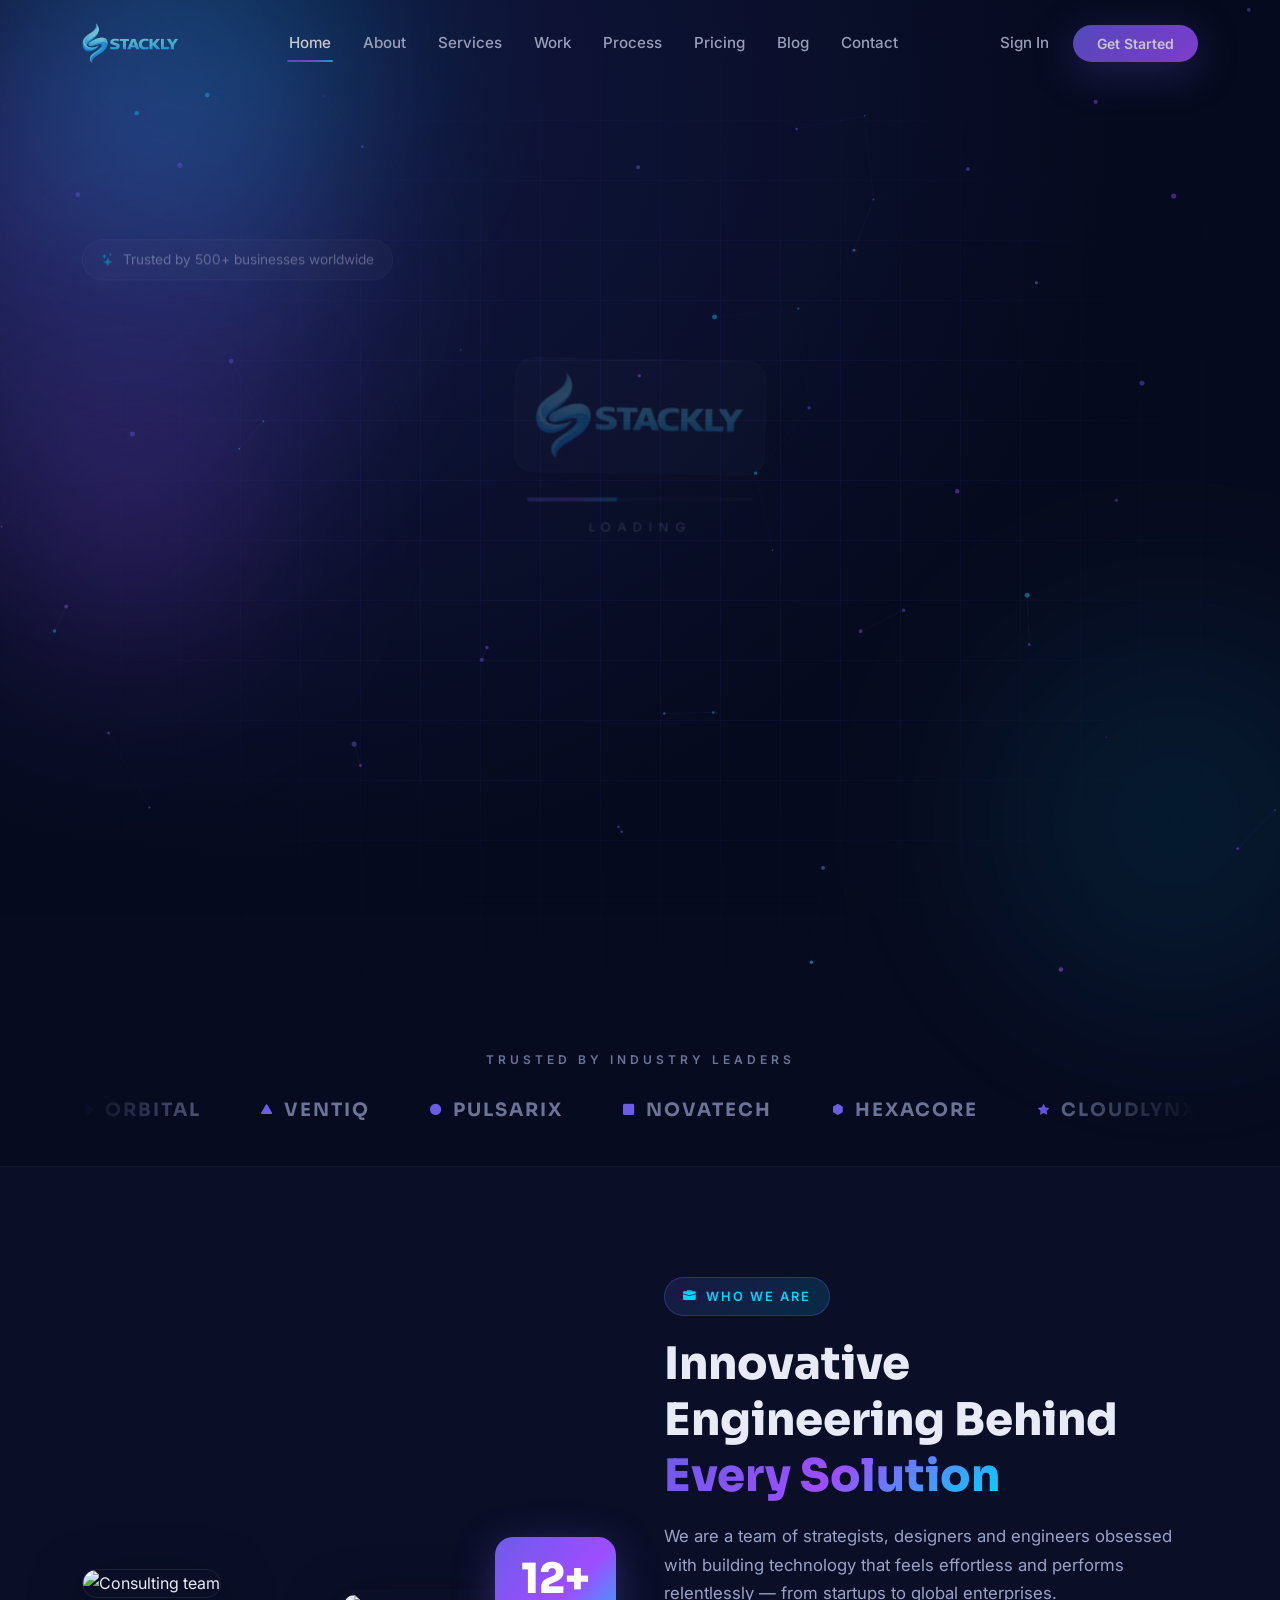
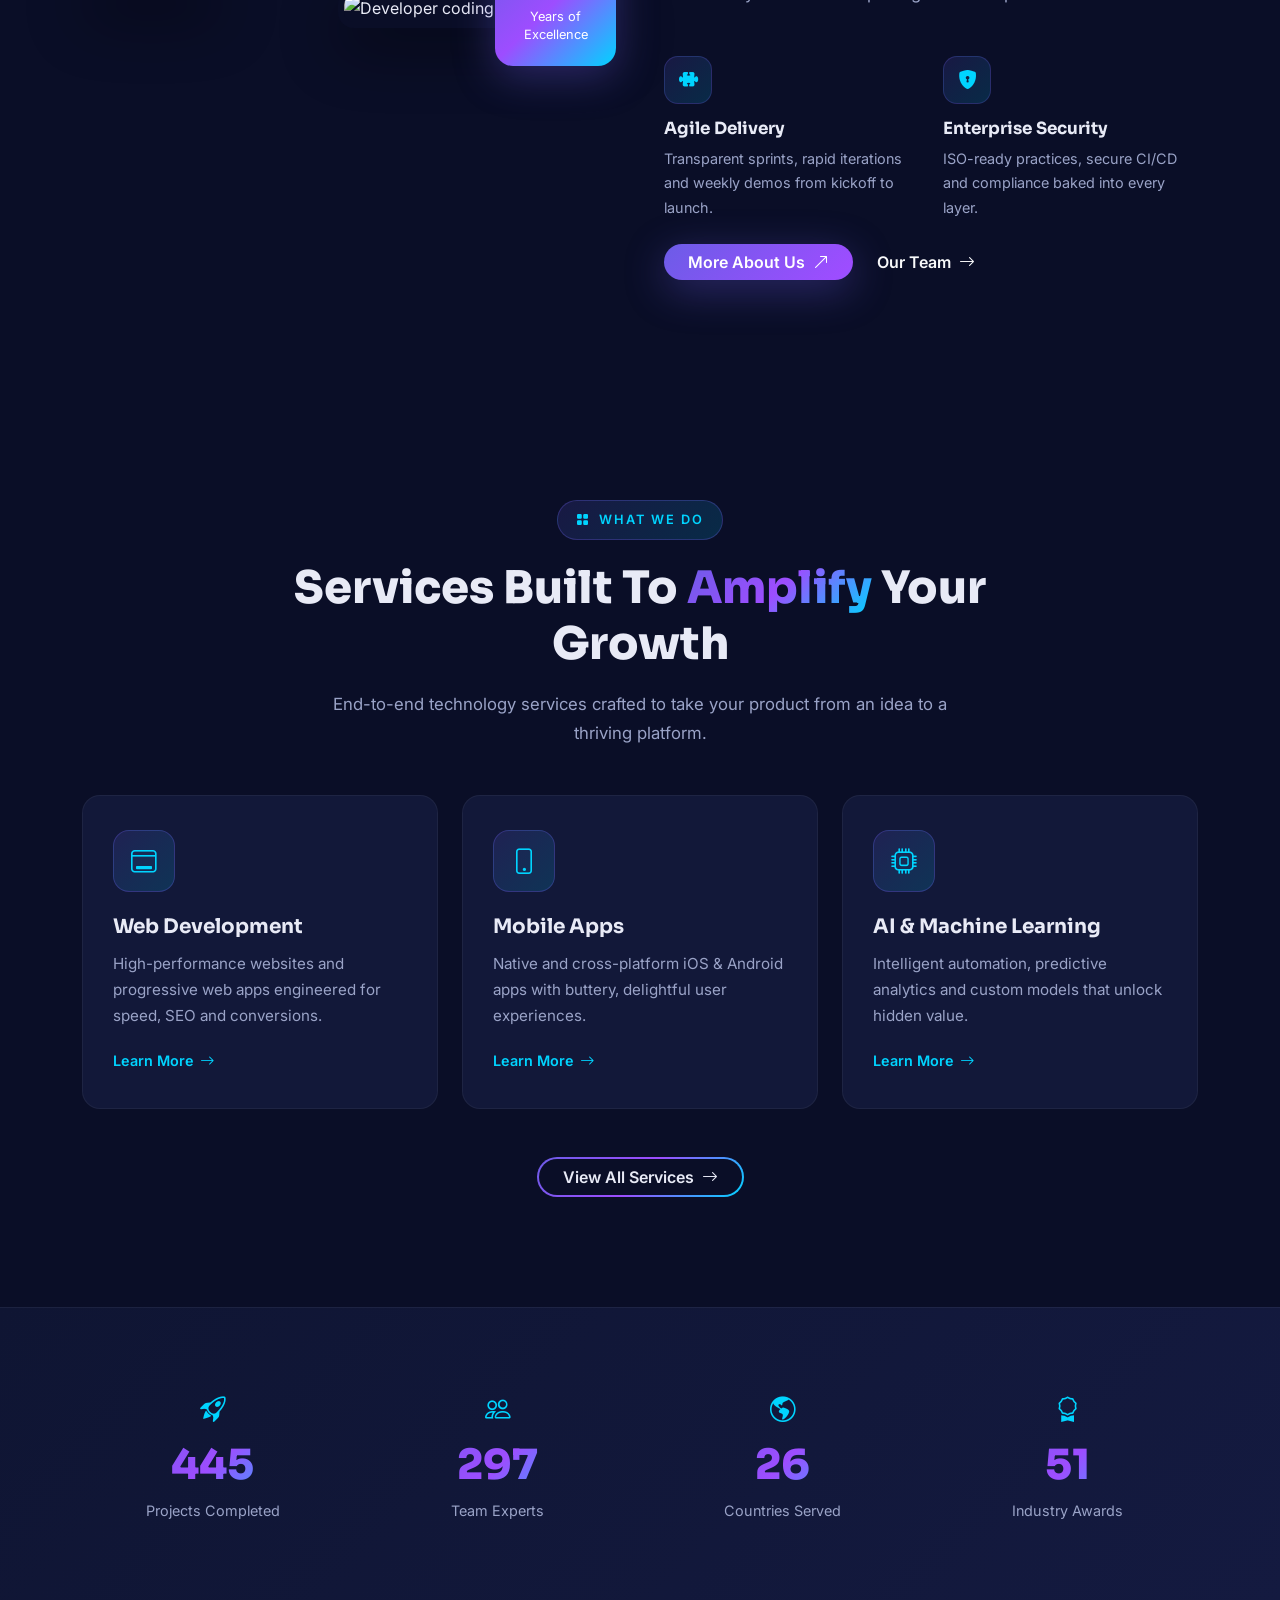
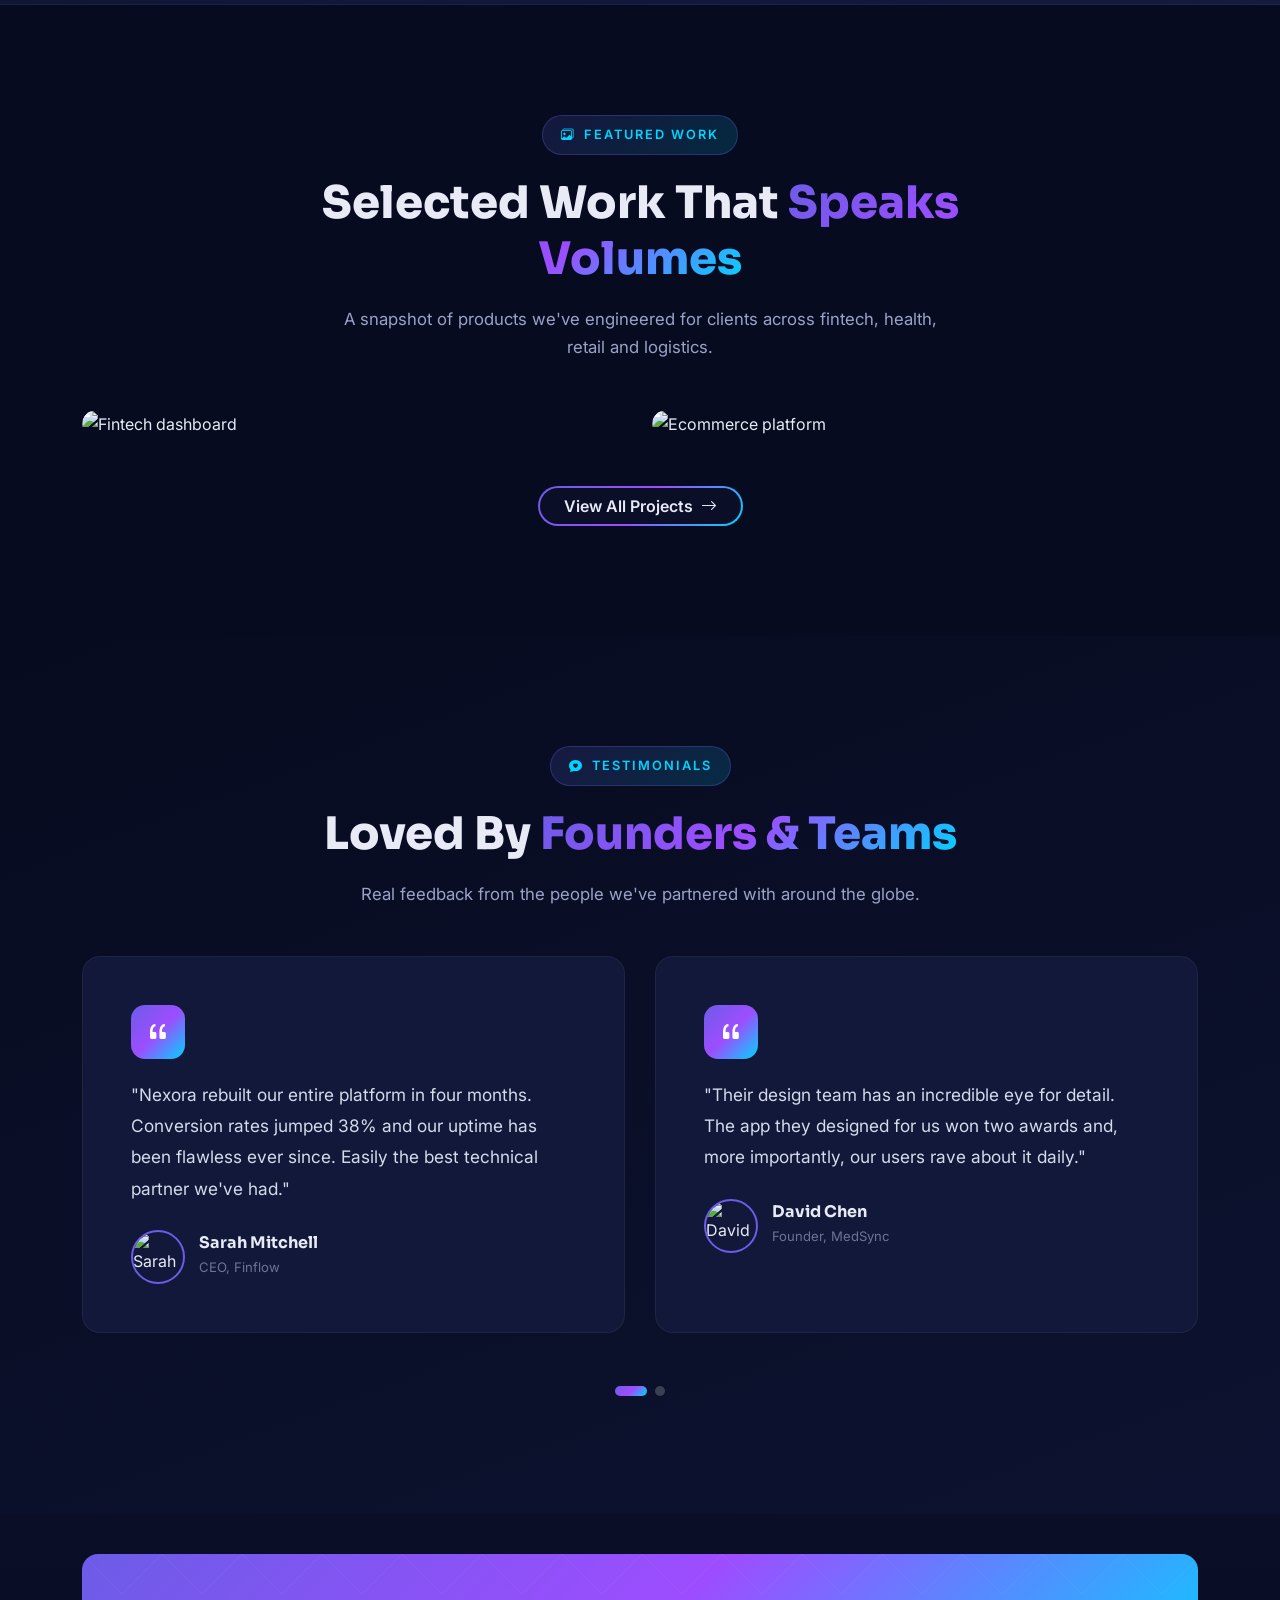
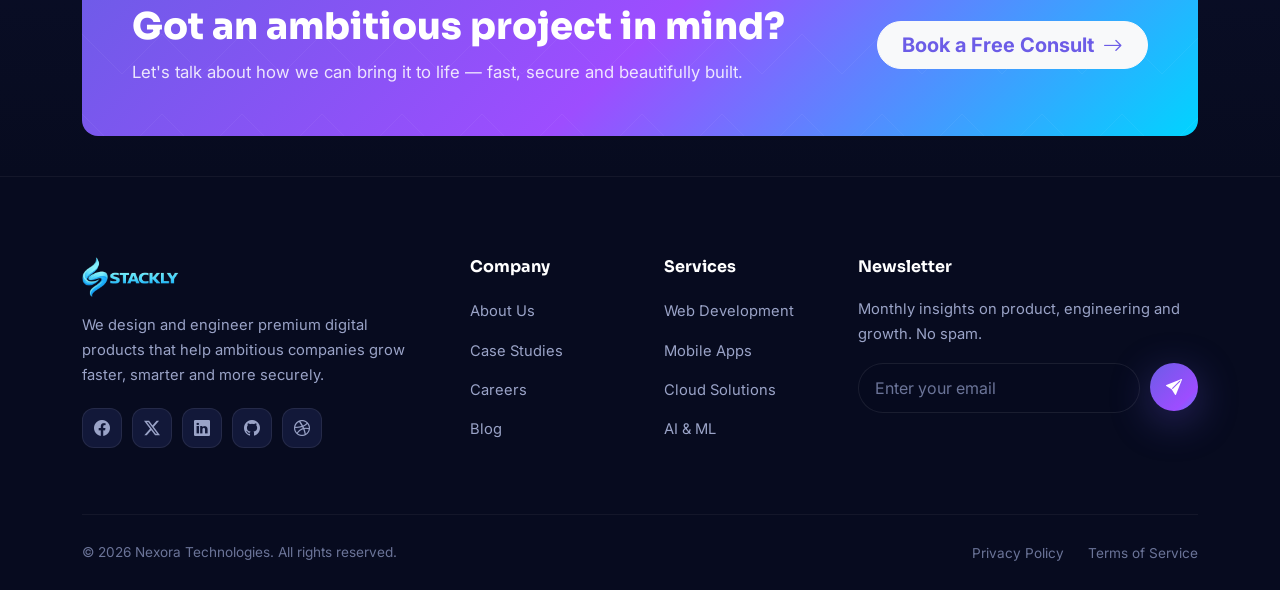
==== commit 6cbed2ec: "It solutions" ====
--- a/index.html
+++ b/index.html
@@ -176,9 +176,9 @@
     </section>
 
     <!-- ============ ABOUT PREVIEW ============ -->
-    <section class="section-pad">
-        <div class="container">
-            <div class="row align-items-center g-5">
+    <section class="section-pad about-preview">
+        <div class="container">
+            <div class="row align-items-lg-center g-5">
                 <div class="col-lg-6">
                     <div class="about-visual">
                         <img src="https://images.unsplash.com/photo-1531482615713-2afd69097998?q=80&w=1100&auto=format&fit=crop" alt="Consulting team" class="img-fluid rounded-4 about-img-main">
@@ -191,10 +191,12 @@
                         </div>
                     </div>
                 </div>
-                <div class="col-lg-6 section-head">
-                    <span class="section-tag"><i class="bi bi-briefcase-fill"></i> Who We Are</span>
-                    <h2 class="section-title">Innovative Engineering Behind <span class="gradient-text">Every Solution</span></h2>
-                    <p class="section-lead">We are a team of strategists, designers and engineers obsessed with building technology that feels effortless and performs relentlessly — from startups to global enterprises.</p>
+                <div class="col-lg-6 about-copy">
+                    <div class="section-head">
+                        <span class="section-tag"><i class="bi bi-briefcase-fill"></i> Who We Are</span>
+                        <h2 class="section-title">Innovative Engineering Behind <span class="gradient-text">Every Solution</span></h2>
+                        <p class="section-lead">We are a team of strategists, designers and engineers obsessed with building technology that feels effortless and performs relentlessly — from startups to global enterprises.</p>
+                    </div>
                     <div class="feature-list row g-4 mt-4">
                         <div class="col-sm-6">
                             <div class="feature-item">
--- a/css/style.css
+++ b/css/style.css
@@ -28,6 +28,8 @@
 
     --font-heading: 'Sora', sans-serif;
     --font-body: 'Inter', sans-serif;
+
+    color-scheme: dark;
 
     --shadow: 0 20px 60px rgba(0, 0, 0, 0.45);
     --shadow-glow: 0 10px 40px rgba(108, 92, 231, 0.35);
@@ -600,7 +602,16 @@
 /* ==========================================================================
    ABOUT
    ========================================================================== */
-.about { background: var(--bg); position: relative; }
+.about, .about-preview { background: var(--bg); position: relative; }
+.about-copy { min-width: 0; }
+.about-copy .section-head { max-width: 700px; }
+.about-copy .section-body {
+    color: var(--text-muted);
+    font-size: 1rem;
+    line-height: 1.8;
+    margin-top: 16px;
+}
+.about-copy .feature-item { height: 100%; }
 .about-visual { position: relative; padding-bottom: 70px; padding-right: 40px; }
 .about-img-main {
     width: 82%;
@@ -1287,22 +1298,44 @@
 }
 .form-label { color: #c6cbe6; font-size: 0.9rem; font-weight: 500; }
 .form-control, .form-select {
-    background: rgba(7, 11, 31, 0.6);
+    background-color: rgba(7, 11, 31, 0.6);
     border: 1px solid var(--border);
     color: var(--text);
     border-radius: var(--radius-sm);
+    transition: var(--transition);
+}
+.form-control {
+    width: 100%;
+    min-width: 0;
     padding: 12px 16px;
-    transition: var(--transition);
+}
+.form-select {
+    width: 100%;
+    min-width: 0;
+    min-height: 48px;
+    padding: 12px 42px 12px 16px;
+    background-image: url("data:image/svg+xml,%3Csvg xmlns='http://www.w3.org/2000/svg' width='16' height='16' fill='%2300d4ff' viewBox='0 0 16 16'%3E%3Cpath fill-rule='evenodd' d='M1.646 4.646a.5.5 0 0 1 .708 0L8 10.293l5.646-5.647a.5.5 0 0 1 .708.708l-6 6a.5.5 0 0 1-.708 0l-6-6a.5.5 0 0 1 0-.708z'/%3E%3C/svg%3E");
+    background-repeat: no-repeat;
+    background-position: right 14px center;
+    background-size: 12px 10px;
+    text-overflow: ellipsis;
+    cursor: pointer;
 }
 .form-control:focus, .form-select:focus {
-    background: rgba(7, 11, 31, 0.8);
+    background-color: rgba(7, 11, 31, 0.8);
     border-color: var(--accent-1);
     box-shadow: 0 0 0 4px rgba(108, 92, 231, 0.15);
     color: var(--text);
 }
 .form-control::placeholder { color: var(--text-dim); }
-.form-select option { background: var(--bg-card); color: var(--text); }
-.form-control.is-invalid { border-color: #ff6b6b; }
+.form-select option { background-color: var(--bg-card); color: var(--text); }
+.form-control:disabled, .form-select:disabled {
+    background-color: rgba(7, 11, 31, 0.35);
+    border-color: var(--border-soft);
+    color: var(--text-dim);
+    cursor: not-allowed;
+}
+.form-control.is-invalid, .form-select.is-invalid { border-color: #ff6b6b; }
 
 /* ==========================================================================
    AUTH (sign in / sign up)
@@ -1439,6 +1472,7 @@
 
 .password-field { position: relative; }
 .password-field .form-control { padding-right: 48px; }
+.password-field .form-control::-ms-reveal { display: none; }
 .password-toggle {
     position: absolute;
     top: 50%;
@@ -1476,6 +1510,7 @@
 }
 .role-card {
     position: relative;
+    min-width: 0;
     background: rgba(7, 11, 31, 0.6);
     border: 1px solid var(--border);
     border-radius: var(--radius-sm);
@@ -1487,8 +1522,17 @@
 }
 .role-card input {
     position: absolute;
+    inset: 0;
+    z-index: 1;
+    width: 100%;
+    height: 100%;
+    margin: 0;
     opacity: 0;
-    pointer-events: none;
+    cursor: pointer;
+}
+.role-card:has(input:focus-visible) {
+    outline: 2px solid var(--accent-2);
+    outline-offset: 2px;
 }
 .role-card i {
     display: block;
@@ -1515,12 +1559,12 @@
     transform: translateY(-2px);
 }
 .role-card:hover i { color: var(--accent-2); }
-.role-card.selected {
+.role-card:has(input:checked) {
     background: var(--gradient-soft);
     border-color: var(--accent-1);
     box-shadow: var(--shadow-glow);
 }
-.role-card.selected i { color: var(--accent-2); }
+.role-card:has(input:checked) i { color: var(--accent-2); }
 
 .auth-link { color: var(--accent-2); font-size: 0.9rem; font-weight: 600; }
 .auth-link:hover { color: #fff; }
@@ -1737,6 +1781,10 @@
     .fc-3 { right: 0; }
 
     /* ---- Mobile / tablet navbar (offcanvas drawer) ---- */
+    #mainNav.scrolled {
+        -webkit-backdrop-filter: none;
+        backdrop-filter: none;
+    }
     .offcanvas { background: var(--bg-soft) !important; }
     .offcanvas.offcanvas-end { max-width: min(85vw, 360px); width: 100%; }
     .offcanvas-header { padding-bottom: 10px; }
@@ -1812,6 +1860,9 @@
     .contact-form-wrap { padding: 26px 18px; }
     .auth-form-wrap { padding: 30px 20px; }
     .auth-card { border-radius: 20px; }
+    .form-control, .form-select { font-size: 1rem; }
+    .role-grid { grid-template-columns: 1fr; }
+    .role-card { padding: 12px 14px; }
     .service-card { padding: 28px 22px; }
     .step-card { padding: 28px 22px; }
     .price-card { padding: 32px 22px; }
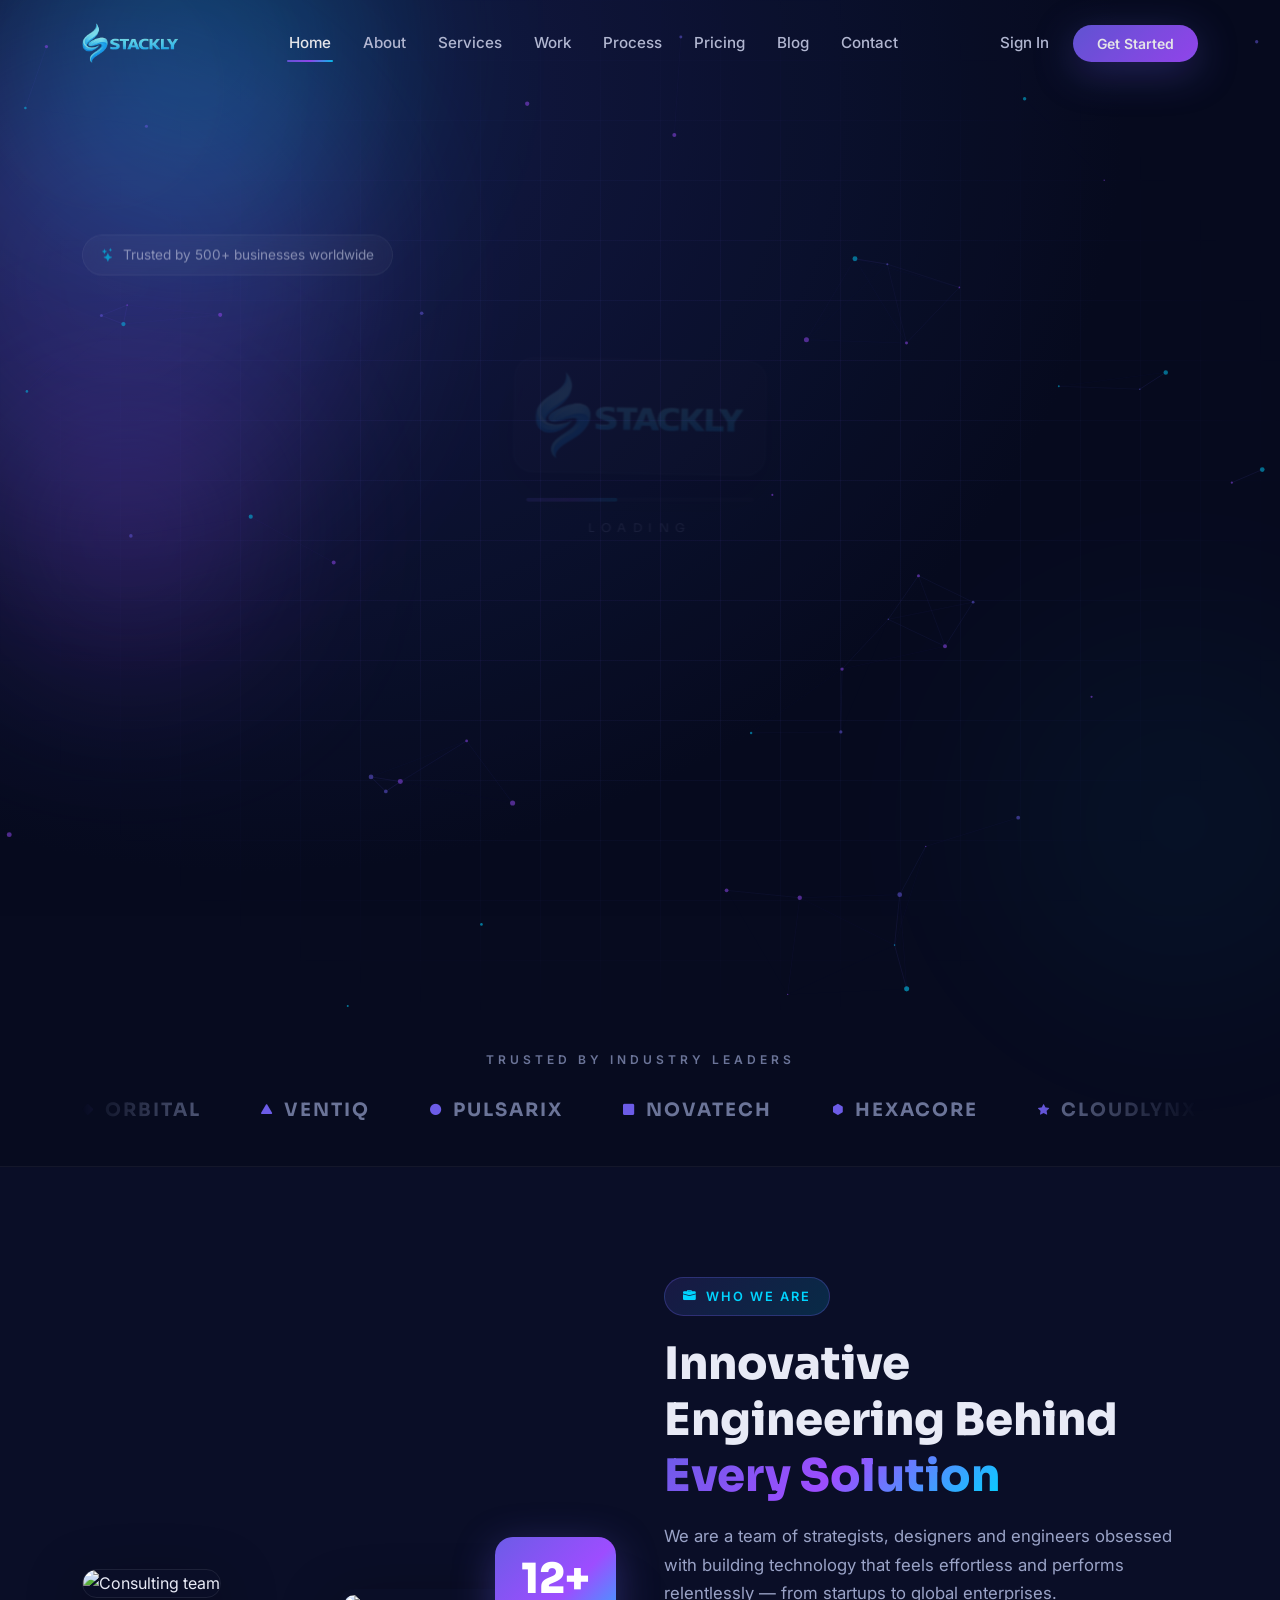
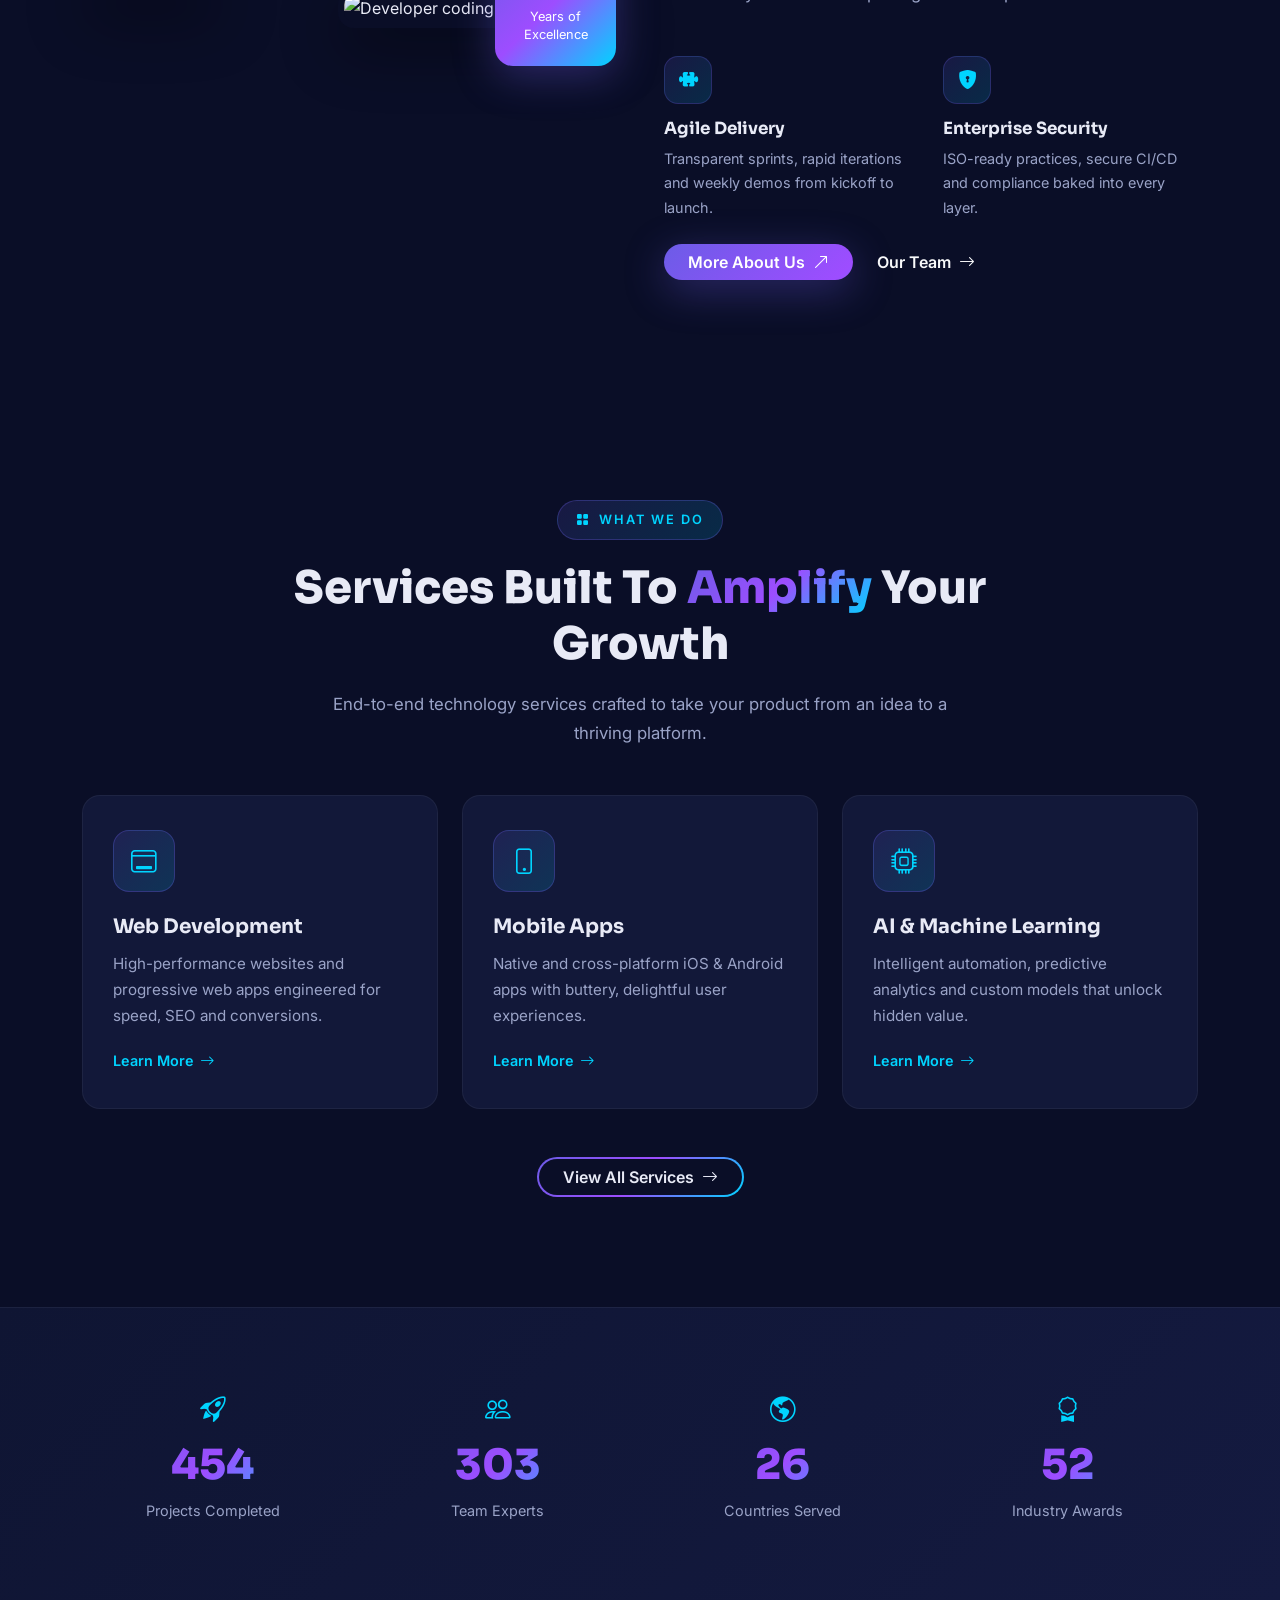
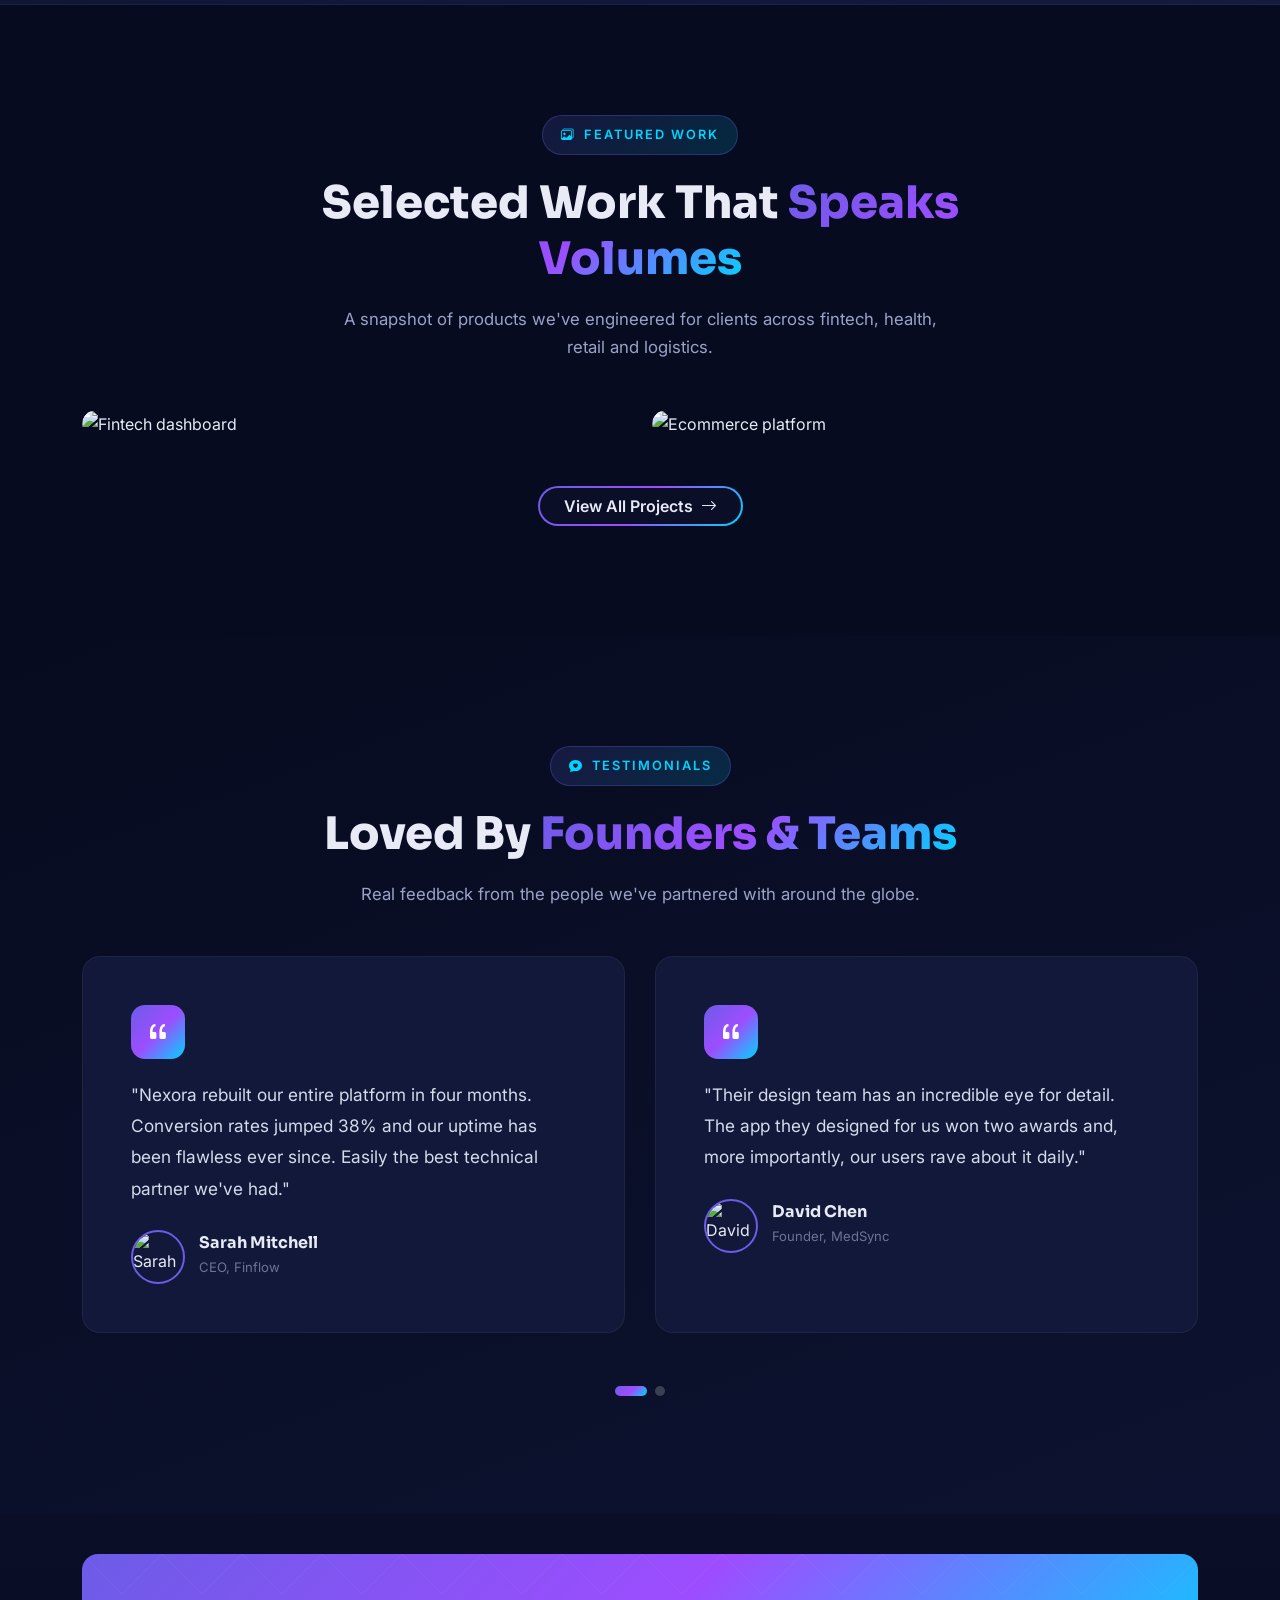
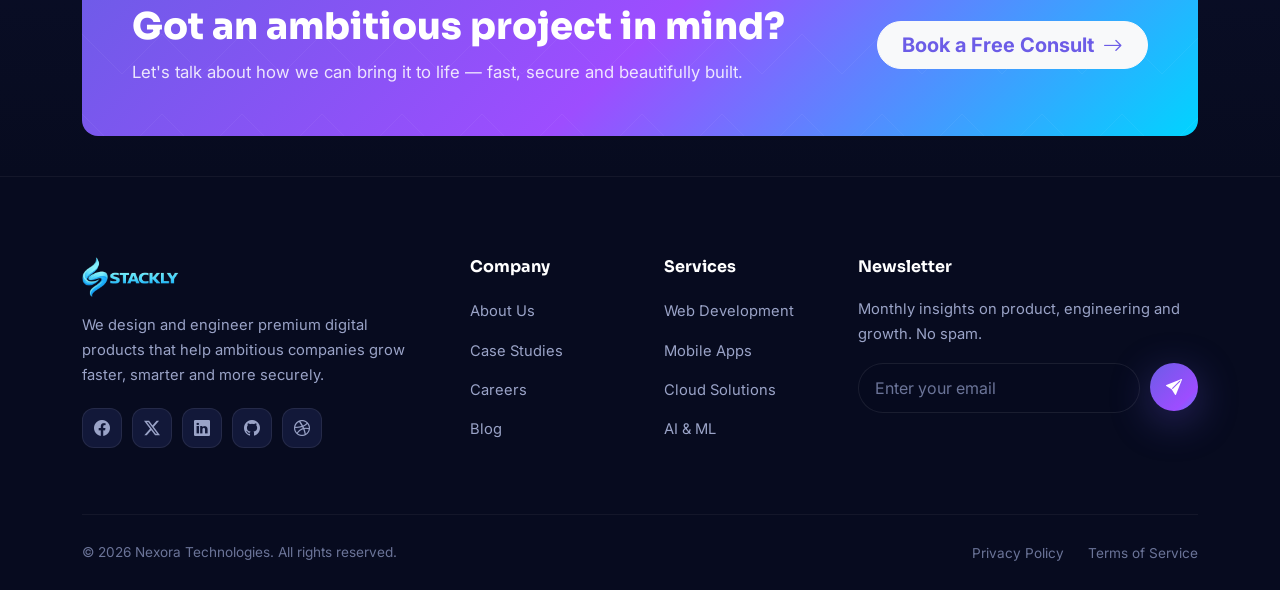
==== commit ba0d7189: "IT solutions" ====
--- a/index.html
+++ b/index.html
@@ -484,5 +484,6 @@
     <script src="https://cdn.jsdelivr.net/npm/gsap@3.12.5/dist/ScrollTrigger.min.js"></script>
     <!-- Custom JS -->
     <script src="js/main.js"></script>
+    <script src="js/select.js"></script>
 </body>
 </html>
--- a/css/style.css
+++ b/css/style.css
@@ -34,6 +34,76 @@
     --shadow: 0 20px 60px rgba(0, 0, 0, 0.45);
     --shadow-glow: 0 10px 40px rgba(108, 92, 231, 0.35);
     --transition: all 0.35s cubic-bezier(0.25, 0.46, 0.45, 0.94);
+
+    /* ---------- Dropdown system (selects + menus) ----------
+       Three ideas run through it:
+         1. Continuous curves. Every radius is an elliptical pair (X / Y), so
+            corners are noticeably softer than a circular border-radius without
+            needing a separate squircle shape per side.
+         2. A gradient border ring, painted as the outermost background-image
+            layer clipped to border-box, with the fill clipped to padding-box
+            on top of it. A pseudo-element would have been tidier, but both
+            surfaces scroll, and an inset:0 pseudo-element would size to the
+            scroll content and ride along with it.
+         3. Layered fill: sheen over glow over a vertical gradient. */
+    --dd-radius: 34px / 26px;
+    --dd-radius-select: 30px / 24px;
+    --dd-radius-item: 18px / 14px;
+
+    /* Layered fill */
+    --dd-fill: linear-gradient(180deg, #171e4d 0%, #0a0e27 100%);
+    --dd-sheen: linear-gradient(180deg, rgba(255, 255, 255, 0.09), rgba(255, 255, 255, 0) 44%);
+    --dd-glow: radial-gradient(120% 100% at 0% 0%, rgba(108, 92, 231, 0.28), rgba(108, 92, 231, 0) 62%);
+    --dd-blur: blur(24px) saturate(150%);
+
+    /* Ring. The live ring is a conic gradient driven by --dd-spin so the open
+       control can rotate its border. @property registration is what makes
+       that angle interpolable; without it the ring still draws, it just
+       stops spinning. */
+    --dd-ring: linear-gradient(135deg, rgba(108, 92, 231, 0.9) 0%, rgba(157, 77, 255, 0.34) 46%, rgba(0, 212, 255, 0.8) 100%);
+    --dd-ring-hover: linear-gradient(135deg, rgba(157, 77, 255, 0.95) 0%, rgba(0, 212, 255, 0.5) 50%, rgba(108, 92, 231, 0.95) 100%);
+    --dd-ring-live: conic-gradient(from var(--dd-spin), #9d4dff, #00d4ff, #6c5ce7, #b14dff, #9d4dff);
+    --dd-ring-warn: linear-gradient(135deg, #ff6b6b 0%, rgba(255, 107, 139, 0.45) 55%, rgba(157, 77, 255, 0.7) 100%);
+
+    --dd-shadow: 0 10px 30px -18px rgba(0, 0, 0, 0.9);
+    --dd-shadow-open: 0 30px 74px -22px rgba(0, 0, 0, 0.82), 0 0 52px -16px rgba(108, 92, 231, 0.6);
+    --dd-focus: 0 0 0 3px rgba(108, 92, 231, 0.34), 0 0 0 6px rgba(157, 77, 255, 0.16);
+    --dd-ease: cubic-bezier(0.22, 0.68, 0, 1);
+
+    /* Rows */
+    --dd-item-rest: rgba(255, 255, 255, 0.045);
+    --dd-item-hover: rgba(108, 92, 231, 0.3);
+    --dd-item-active: rgba(108, 92, 231, 0.44);
+    --dd-item-shift: 4px;
+    --dd-rail: linear-gradient(180deg, #9d4dff, #00d4ff);
+    --dd-check: #00d4ff;
+
+    --dd-danger: #ff6b8b;
+    --dd-danger-hover: rgba(255, 79, 109, 0.24);
+    --dd-danger-rail: linear-gradient(180deg, #ff6b8b, #ff4f6d);
+
+    /* Rhythm. Menus, rows and sheets all read these so a breakpoint only has
+       to restate one token instead of the whole rule. */
+    --dd-menu-pad: 8px;
+    --dd-row-min: 44px;
+
+    /* Bottom-sheet geometry. env() keeps the list clear of the home indicator. */
+    --dd-sheet-radius: 32px 32px 0 0 / 26px 26px 0 0;
+    --dd-sheet-pad-b: max(16px, env(safe-area-inset-bottom));
+    --dd-scrim: rgba(4, 7, 22, 0.66);
+    --dd-z-scrim: 1070;
+    --dd-z-panel: 1080;
+
+    /* Solid accent caret, encoded so it can live in a custom property */
+    --dd-caret: url("data:image/svg+xml,%3Csvg xmlns='http://www.w3.org/2000/svg' width='16' height='16' viewBox='0 0 16 16' fill='none'%3E%3Cpath d='M4 6.25 8 10.25l4-4' stroke='%2300d4ff' stroke-width='1.8' stroke-linecap='round' stroke-linejoin='round'/%3E%3C/svg%3E");
+}
+
+/* Registered so --dd-spin can be animated: an unregistered custom property
+   is just a token, and conic-gradient(from <token>) would jump, not turn. */
+@property --dd-spin {
+    syntax: "<angle>";
+    initial-value: 0deg;
+    inherits: false;
 }
 
 /* ---------- Reset & base ---------- */
@@ -1309,33 +1379,689 @@
     min-width: 0;
     padding: 12px 16px;
 }
+/* Native <select> — the no-JS fallback.
+   Once select.js enhances a control it hides this and renders .xsel instead,
+   so this block only has to look good, not behave. The gradient ring is drawn
+   with the background-clip stack because a bare <select> cannot host the
+   pseudo-element the custom control uses. */
 .form-select {
+    -webkit-appearance: none;
+    -moz-appearance: none;
+    appearance: none;
+
     width: 100%;
     min-width: 0;
-    min-height: 48px;
-    padding: 12px 42px 12px 16px;
-    background-image: url("data:image/svg+xml,%3Csvg xmlns='http://www.w3.org/2000/svg' width='16' height='16' fill='%2300d4ff' viewBox='0 0 16 16'%3E%3Cpath fill-rule='evenodd' d='M1.646 4.646a.5.5 0 0 1 .708 0L8 10.293l5.646-5.647a.5.5 0 0 1 .708.708l-6 6a.5.5 0 0 1-.708 0l-6-6a.5.5 0 0 1 0-.708z'/%3E%3C/svg%3E");
+    min-height: 52px;
+    padding: 13px 48px 13px 20px;
+    border: 1px solid transparent;
+    border-radius: var(--dd-radius-select);
+    background-color: #0a0e27;
+    background-image: var(--dd-caret), var(--dd-sheen), var(--dd-fill), var(--dd-ring);
+    background-origin: border-box;
+    background-clip: padding-box, padding-box, padding-box, border-box;
     background-repeat: no-repeat;
-    background-position: right 14px center;
-    background-size: 12px 10px;
+    background-size: 16px 16px, 100% 100%, 100% 100%, 100% 100%;
+    background-position: right 18px center, 0 0, 0 0, 0 0;
+    color: var(--text);
+    font-weight: 500;
+    letter-spacing: 0.2px;
     text-overflow: ellipsis;
+    /* Ellipsis on a <select> only engages once the label is held on one line */
+    white-space: nowrap;
     cursor: pointer;
-}
-.form-control:focus, .form-select:focus {
+    box-shadow: var(--dd-shadow);
+    transition: color 0.3s ease, background-color 0.3s ease,
+                background-image 0.4s ease, box-shadow 0.35s var(--dd-ease);
+}
+.form-select:hover {
+    background-image: var(--dd-caret), var(--dd-sheen), var(--dd-fill), var(--dd-ring-hover);
+    box-shadow: 0 14px 34px -18px rgba(0, 0, 0, 0.95), 0 0 30px -14px rgba(157, 77, 255, 0.6);
+}
+.form-select:focus {
+    background-image: var(--dd-caret), var(--dd-sheen), var(--dd-fill), var(--dd-ring-hover);
+    color: #fff;
+    box-shadow: var(--dd-focus), 0 16px 38px -20px rgba(0, 0, 0, 0.95);
+    outline: none;
+}
+.form-control:focus {
     background-color: rgba(7, 11, 31, 0.8);
     border-color: var(--accent-1);
     box-shadow: 0 0 0 4px rgba(108, 92, 231, 0.15);
     color: var(--text);
 }
 .form-control::placeholder { color: var(--text-dim); }
-.form-select option { background-color: var(--bg-card); color: var(--text); }
-.form-control:disabled, .form-select:disabled {
+
+/* The option popup is OS-drawn, so colour and rhythm are all we control.
+   Chrome/Edge honour this on Windows; the mobile pickers ignore it entirely,
+   which is why the closed control carries all of the visual weight. */
+.form-select option {
+    background-color: #10163c;
+    color: var(--text);
+    font-weight: 500;
+    padding: 11px 14px;
+}
+.form-select option:hover,
+.form-select option:focus { background-color: #1d2560; color: #fff; }
+.form-select option:checked {
+    background: linear-gradient(90deg, #241d55, #1d2560);
+    color: #fff;
+    font-weight: 600;
+}
+.form-select option:disabled { background-color: #080c26; color: var(--text-dim); }
+.form-select optgroup {
+    background-color: #080c26;
+    color: var(--accent-2);
+    font-size: 0.74rem;
+    font-weight: 700;
+    text-transform: uppercase;
+    letter-spacing: 1.4px;
+    padding: 9px 14px;
+}
+.form-select optgroup option {
+    background-color: #10163c;
+    font-size: 0.95rem;
+    letter-spacing: normal;
+    text-transform: none;
+}
+.form-control:disabled {
     background-color: rgba(7, 11, 31, 0.35);
     border-color: var(--border-soft);
     color: var(--text-dim);
     cursor: not-allowed;
 }
-.form-control.is-invalid, .form-select.is-invalid { border-color: #ff6b6b; }
+.form-select:disabled {
+    background-image: none;
+    border-color: var(--border-soft);
+    background-color: rgba(16, 20, 48, 0.5);
+    color: var(--text-dim);
+    cursor: not-allowed;
+    box-shadow: none;
+}
+.form-control.is-invalid { border-color: #ff6b6b; }
+.form-select.is-invalid {
+    background-image: var(--dd-caret), var(--dd-sheen), var(--dd-fill), var(--dd-ring-warn);
+    box-shadow: 0 0 0 3px rgba(255, 107, 107, 0.16), 0 0 34px -16px rgba(255, 107, 139, 0.6);
+}
+
+/* ==========================================================================
+   DROPDOWN MENUS (Bootstrap)
+   Same surface recipe as the custom select: gradient ring on the outside,
+   glow + fill + sheen inside, elliptical radii for continuous curves.
+   The ring is a background-image layer rather than a pseudo-element because
+   this element scrolls — an inset:0 pseudo would size to the scroll content
+   and ride along with it.
+   ========================================================================== */
+.dropdown-menu {
+    border: 1px solid transparent;
+    border-radius: var(--dd-radius);
+    padding: var(--dd-menu-pad);
+    background-color: #0a0e27;
+    background-image: var(--dd-glow), var(--dd-fill), var(--dd-ring);
+    background-origin: border-box;
+    background-clip: padding-box, padding-box, border-box;
+    background-repeat: no-repeat;
+    background-size: 100% 100%;
+    backdrop-filter: var(--dd-blur);
+    -webkit-backdrop-filter: var(--dd-blur);
+    box-shadow: var(--dd-shadow);
+    max-width: calc(100vw - 24px);
+    max-height: calc(100vh - 24px);
+    max-height: calc(100dvh - 24px);
+    overflow-x: hidden;
+    overflow-y: auto;
+    overscroll-behavior: contain;
+    z-index: var(--dd-z-panel);
+    scrollbar-width: thin;
+    scrollbar-color: rgba(157, 77, 255, 0.7) transparent;
+}
+.dropdown-menu::-webkit-scrollbar { width: 8px; height: 8px; }
+.dropdown-menu::-webkit-scrollbar-track { background: transparent; }
+.dropdown-menu::-webkit-scrollbar-thumb {
+    border: 2px solid transparent;
+    border-radius: 999px;
+    background: linear-gradient(180deg, rgba(157, 77, 255, 0.8), rgba(0, 212, 255, 0.6));
+    background-clip: padding-box;
+}
+.dropdown-menu::-webkit-scrollbar-thumb:hover { background: linear-gradient(180deg, #9d4dff, #00d4ff); background-clip: padding-box; }
+
+/* Popper drives placement through the inline `transform`, so the reveal uses
+   the independent `translate` / `scale` properties to avoid fighting it. */
+.dropdown-menu.show {
+    transform-origin: top center;
+    /* Open state = the live (rotating) ring, plus more lift. */
+    background-image: var(--dd-glow), var(--dd-fill), var(--dd-ring-live);
+    animation: ddReveal 0.3s var(--dd-ease) both, ddSpin 6s linear infinite;
+    box-shadow: var(--dd-shadow-open);
+}
+.dropdown-menu.show.dropdown-menu-end { transform-origin: top right; }
+.dropdown-menu.show.dropdown-menu-start { transform-origin: top left; }
+@keyframes ddReveal {
+    from { opacity: 0; translate: 0 -10px; scale: 0.96; }
+    to { opacity: 1; translate: 0 0; scale: 1; }
+}
+
+.dropdown-menu .dropdown-item {
+    position: relative;
+    min-width: 0;
+    /* Floor every row at a comfortable tap height without forcing tall rows
+       on the desktop menu, where the text sets the height anyway */
+    min-height: var(--dd-row-min);
+    color: #c6cbe6;
+    border-radius: var(--dd-radius-item);
+    padding: 11px 14px 11px 19px;
+    font-size: 0.88rem;
+    font-weight: 500;
+    display: flex;
+    align-items: center;
+    gap: 11px;
+    background-color: var(--dd-item-rest);
+    transition: color 0.28s ease, background-color 0.28s ease, translate 0.28s var(--dd-ease);
+}
+.dropdown-menu .dropdown-item::before {
+    content: "";
+    position: absolute;
+    left: 7px;
+    top: 50%;
+    width: 3px;
+    height: 0;
+    border-radius: 999px;
+    opacity: 0;
+    background: var(--dd-rail);
+    translate: 0 -50%;
+    transition: height 0.32s var(--dd-ease), opacity 0.28s ease;
+}
+.dropdown-menu .dropdown-item:hover,
+.dropdown-menu .dropdown-item:focus-visible {
+    background-color: var(--dd-item-hover);
+    color: #fff;
+    translate: var(--dd-item-shift) 0;
+}
+.dropdown-menu .dropdown-item:hover::before,
+.dropdown-menu .dropdown-item:focus-visible::before { height: 62%; opacity: 1; }
+/* Keyboard focus gets an explicit ring — a background shift alone is easy to
+   miss once the sheet is already tinted and dimmed by the scrim */
+.dropdown-menu .dropdown-item:focus-visible { box-shadow: var(--dd-focus); }
+.dropdown-menu .dropdown-item i {
+    color: var(--text-dim);
+    font-size: 0.95rem;
+    width: 18px;
+    flex: 0 0 18px;
+    text-align: center;
+    transition: color 0.28s ease, scale 0.32s var(--dd-ease);
+}
+.dropdown-menu .dropdown-item:hover i,
+.dropdown-menu .dropdown-item:focus-visible i { color: var(--accent-2); scale: 1.14; }
+.dropdown-menu .dropdown-item span { min-width: 0; overflow-wrap: anywhere; }
+.dropdown-menu .dropdown-item.disabled,
+.dropdown-menu .dropdown-item:disabled {
+    background-color: transparent;
+    color: var(--text-dim);
+    opacity: 0.75;
+    cursor: default;
+    translate: 0 0;
+}
+.dropdown-menu .dropdown-item.disabled::before,
+.dropdown-menu .dropdown-item:disabled::before { height: 0; opacity: 0; }
+.dropdown-menu .dropdown-item.disabled i { color: var(--text-dim); scale: 1; }
+
+.dropdown-menu .dropdown-item.danger { color: var(--dd-danger); }
+.dropdown-menu .dropdown-item.danger i { color: var(--dd-danger); }
+.dropdown-menu .dropdown-item.danger::before { background: var(--dd-danger-rail); }
+.dropdown-menu .dropdown-item.danger:hover,
+.dropdown-menu .dropdown-item.danger:focus-visible {
+    background-color: var(--dd-danger-hover);
+    color: #ff8ba3;
+}
+.dropdown-menu .dropdown-item.danger:hover i { color: #ff8ba3; }
+
+.dropdown-menu .dropdown-header {
+    color: var(--text-dim);
+    font-size: 0.68rem;
+    font-weight: 700;
+    text-transform: uppercase;
+    letter-spacing: 1.6px;
+    padding: 8px 14px;
+}
+.dropdown-menu .dropdown-divider {
+    height: 1px;
+    margin: 7px 10px;
+    border: 0;
+    opacity: 1;
+    background: linear-gradient(90deg, rgba(255, 255, 255, 0), rgba(157, 77, 255, 0.5) 30%, rgba(0, 212, 255, 0.5) 70%, rgba(255, 255, 255, 0));
+}
+
+/* ==========================================================================
+   CUSTOM SELECT (.xsel)
+   Built by js/select.js. The native <select> stays in the DOM as the value
+   source of truth; this is presentation only.
+   ========================================================================== */
+.xsel { position: relative; display: block; width: 100%; }
+
+/* Hidden only once the custom UI exists, so a JS failure leaves a working
+   native control rather than an invisible one. */
+.xsel-ready > .xsel-native {
+    position: absolute !important;
+    width: 1px; height: 1px;
+    margin: -1px; padding: 0;
+    overflow: hidden;
+    clip: rect(0 0 0 0);
+    clip-path: inset(50%);
+    white-space: nowrap;
+    border: 0;
+}
+
+.xsel-trigger {
+    position: relative;
+    display: flex;
+    align-items: center;
+    justify-content: space-between;
+    gap: 12px;
+    width: 100%;
+    min-height: 52px;
+    padding: 13px 20px 13px 20px;
+    border: 1px solid transparent;
+    border-radius: var(--dd-radius-select);
+    background-color: #0a0e27;
+    background-image: var(--dd-sheen), var(--dd-glow), var(--dd-fill), var(--dd-ring);
+    background-origin: border-box;
+    background-clip: padding-box, padding-box, padding-box, border-box;
+    background-repeat: no-repeat;
+    background-size: 100% 100%;
+    color: var(--text);
+    font-family: inherit;
+    font-size: 1rem;
+    font-weight: 500;
+    letter-spacing: 0.2px;
+    text-align: left;
+    cursor: pointer;
+    box-shadow: var(--dd-shadow);
+    transition: background-image 0.4s ease, color 0.25s ease,
+                box-shadow 0.35s var(--dd-ease);
+}
+.xsel-trigger:hover {
+    background-image: var(--dd-sheen), var(--dd-glow), var(--dd-fill), var(--dd-ring-hover);
+    box-shadow: 0 14px 34px -18px rgba(0, 0, 0, 0.95), 0 0 30px -14px rgba(157, 77, 255, 0.6);
+}
+.xsel-trigger:focus-visible {
+    box-shadow: var(--dd-focus), 0 16px 38px -20px rgba(0, 0, 0, 0.95);
+    outline: none;
+}
+/* Open: the ring goes live and starts turning. */
+.xsel.is-open .xsel-trigger {
+    background-image: var(--dd-sheen), var(--dd-glow), var(--dd-fill), var(--dd-ring-live);
+    box-shadow: 0 16px 40px -20px rgba(0, 0, 0, 0.95), 0 0 34px -14px rgba(108, 92, 231, 0.65);
+    color: #fff;
+    animation: ddSpin 6s linear infinite;
+}
+.xsel.is-invalid .xsel-trigger {
+    background-image: var(--dd-sheen), var(--dd-fill), var(--dd-ring-warn);
+    box-shadow: 0 0 0 3px rgba(255, 107, 107, 0.16), 0 0 34px -16px rgba(255, 107, 139, 0.6);
+}
+.xsel.is-disabled .xsel-trigger {
+    background-image: none;
+    background-color: rgba(16, 20, 48, 0.5);
+    border-color: var(--border-soft);
+    color: var(--text-dim);
+    cursor: not-allowed;
+    box-shadow: none;
+}
+.xsel.is-placeholder .xsel-trigger { color: var(--text-dim); }
+
+.xsel-value {
+    flex: 1 1 auto;
+    min-width: 0;
+    overflow: hidden;
+    text-overflow: ellipsis;
+    white-space: nowrap;
+}
+.xsel-caret {
+    flex: 0 0 16px;
+    width: 16px; height: 16px;
+    background: var(--dd-caret) center / contain no-repeat;
+    opacity: 0.9;
+    transition: rotate 0.32s var(--dd-ease), scale 0.32s var(--dd-ease);
+}
+.xsel.is-open .xsel-caret { rotate: 180deg; scale: 1.12; }
+
+/* The listbox. Fixed with JS-computed coords rather than absolute, because
+   dashboard selects live inside a Bootstrap modal whose scroll container
+   would clip an absolutely-positioned panel. */
+.xsel-panel {
+    position: fixed;
+    z-index: var(--dd-z-panel);
+    padding: var(--dd-menu-pad);
+    border: 1px solid transparent;
+    border-radius: var(--dd-radius);
+    background-color: #0a0e27;
+    background-image: var(--dd-glow), var(--dd-fill), var(--dd-ring);
+    background-origin: border-box;
+    background-clip: padding-box, padding-box, border-box;
+    background-repeat: no-repeat;
+    background-size: 100% 100%;
+    backdrop-filter: var(--dd-blur);
+    -webkit-backdrop-filter: var(--dd-blur);
+    box-shadow: var(--dd-shadow-open);
+    overflow-x: hidden;
+    overflow-y: auto;
+    overscroll-behavior: contain;
+    scrollbar-width: thin;
+    scrollbar-color: rgba(157, 77, 255, 0.7) transparent;
+    opacity: 0;
+    visibility: hidden;
+    scale: 0.97;
+    translate: 0 -8px;
+    transition: opacity 0.24s var(--dd-ease), translate 0.24s var(--dd-ease),
+                scale 0.24s var(--dd-ease), visibility 0.24s;
+}
+/* The panel is portalled to <body> by select.js, so it carries its own
+   .is-open rather than inheriting it from an ancestor .xsel. */
+.xsel-panel.is-open {
+    opacity: 1;
+    visibility: visible;
+    scale: 1;
+    translate: 0 0;
+}
+/* Opening upward mirrors the entrance so it never grows away from the trigger */
+.xsel-panel.is-up { translate: 0 8px; }
+.xsel-panel.is-open.is-up { translate: 0 0; }
+.xsel-panel::-webkit-scrollbar { width: 8px; }
+.xsel-panel::-webkit-scrollbar-track { background: transparent; }
+.xsel-panel::-webkit-scrollbar-thumb {
+    border: 2px solid transparent;
+    border-radius: 999px;
+    background: linear-gradient(180deg, rgba(157, 77, 255, 0.8), rgba(0, 212, 255, 0.6));
+    background-clip: padding-box;
+}
+
+.xsel-group {
+    padding: 9px 14px 5px;
+    color: var(--text-dim);
+    font-size: 0.68rem;
+    font-weight: 700;
+    text-transform: uppercase;
+    letter-spacing: 1.5px;
+}
+
+.xsel-opt {
+    position: relative;
+    display: flex;
+    align-items: center;
+    gap: 10px;
+    min-height: var(--dd-row-min);
+    padding: 11px 14px 11px 12px;
+    border-radius: var(--dd-radius-item);
+    color: #c6cbe6;
+    font-size: 0.9rem;
+    font-weight: 500;
+    cursor: pointer;
+    user-select: none;
+    transition: background-color 0.2s ease, color 0.2s ease, translate 0.2s var(--dd-ease);
+}
+/* Rail: the accent edge that grows in on hover / keyboard-active */
+.xsel-opt::before {
+    content: "";
+    position: absolute;
+    left: 6px; top: 50%;
+    width: 3px; height: 0;
+    border-radius: 999px;
+    background: var(--dd-rail);
+    translate: 0 -50%;
+    transition: height 0.28s var(--dd-ease), opacity 0.2s ease;
+    opacity: 0;
+}
+.xsel-opt.is-active {
+    background-color: var(--dd-item-active);
+    color: #fff;
+    translate: var(--dd-item-shift) 0;
+}
+.xsel-opt.is-active::before { height: 60%; opacity: 1; }
+.xsel-opt.is-selected { color: #fff; font-weight: 600; }
+.xsel-opt.is-selected .xsel-check {
+    opacity: 1;
+    scale: 1;
+}
+.xsel-opt.is-disabled {
+    color: var(--text-dim);
+    opacity: 0.6;
+    cursor: default;
+}
+.xsel-opt.is-disabled::before { height: 0; opacity: 0; }
+
+.xsel-check {
+    flex: 0 0 16px;
+    width: 16px; height: 16px;
+    background: var(--dd-check) center / 14px 14px no-repeat;
+    opacity: 0;
+    scale: 0.4;
+    transition: opacity 0.22s var(--dd-ease), scale 0.28s var(--dd-ease);
+}
+.xsel-text { min-width: 0; overflow-wrap: anywhere; }
+
+/* Staggered entrance — --i is set per option in select.js. */
+@media (prefers-reduced-motion: no-preference) {
+    .xsel-panel.is-open .xsel-opt { animation: ddOptIn 0.3s var(--dd-ease) both; animation-delay: calc(var(--i, 0) * 22ms); }
+}
+@keyframes ddOptIn {
+    from { opacity: 0; translate: 0 6px; }
+    to { opacity: 1; translate: 0 0; }
+}
+/* Rotates the live ring. Depends on the @property registration for --dd-spin;
+   without it the ring simply renders at its initial angle. */
+@keyframes ddSpin { to { --dd-spin: 360deg; } }
+
+/* Scrim for the phone sheet. Lives on <body> so the fixed panel is never
+   re-anchored by an ancestor containing block.
+   display:none by default and only switched on in the phone tier: on desktop
+   the panel is anchored to its trigger, so a full-viewport overlay would do
+   nothing but swallow every click on the page. */
+.xsel-scrim {
+    position: fixed;
+    inset: 0;
+    z-index: var(--dd-z-scrim);
+    display: none;
+    background: var(--dd-scrim);
+    opacity: 0;
+    pointer-events: none;
+    transition: opacity 0.3s ease;
+}
+.xsel-scrim.is-on { opacity: 1; pointer-events: auto; }
+
+/* Windows High Contrast / forced-colors strips background layers, which would
+   leave these surfaces with no visible edge at all. Hand the edges back to
+   the OS so the control and menu stay legible. */
+@media (forced-colors: active) {
+    .form-select,
+    .dropdown-menu,
+    .xsel-trigger,
+    .xsel-panel {
+        background-image: none;
+        background-color: Canvas;
+        border: 1px solid CanvasText;
+        color: CanvasText;
+    }
+    .xsel-trigger:focus-visible { outline: 2px solid Highlight; outline-offset: -2px; }
+    .xsel-opt.is-active {
+        background-color: Highlight;
+        color: HighlightText;
+    }
+    .xsel-opt::before { background: Highlight; }
+    .xsel-group { color: GrayText; }
+    .xsel-scrim { background: Canvas; opacity: 0.5; }
+    .form-select:disabled { border-color: GrayText; color: GrayText; }
+    .form-select option { background-color: Canvas; color: CanvasText; }
+    .dropdown-menu .dropdown-item { color: CanvasText; }
+    .dropdown-menu .dropdown-item::before { background: Highlight; }
+    .dropdown-menu .dropdown-item:hover,
+    .dropdown-menu .dropdown-item:focus-visible {
+        background-color: Highlight;
+        color: HighlightText;
+    }
+    .dropdown-menu .dropdown-item:focus-visible { outline: 2px solid Highlight; outline-offset: -2px; }
+    .dropdown-menu .dropdown-header { color: GrayText; }
+    .dropdown-menu .dropdown-divider { background: GrayText; }
+    .dropdown { position: relative; }
+    .dropdown::before { background: Canvas; opacity: 0; }
+    .dropdown:has(> .dropdown-menu.show)::before { opacity: 0.6; }
+}
+
+/* ==========================================================================
+   DROPDOWN RESPONSIVE
+   Four tiers, covering both the Bootstrap menus and the custom select:
+
+     desktop > 1199.98px  the base rules above
+     laptop  <= 1199.98px tighter menu so it cannot crowd its trigger
+     tablet  <= 991.98px  anchored, blur dropped for a flat opaque fill
+     phone   <= 767.98px  bottom sheet, touch rows, solid surfaces
+
+   Every tier is a max-width query, so they are declared widest-first: the
+   last matching rule wins, and phone has to come last or the laptop/tablet
+   rules would override the sheet. Each tier restates only what it changes —
+   usually a single token — so the ladder stays readable.
+
+   The Bootstrap sheet is gated behind @supports selector(:has(*)) because it
+   drives its scrim from the .dropdown wrapper. The custom select does not
+   need that: select.js owns a real scrim element on <body>, so its sheet is
+   unconditional and a plain full-width menu would be a worse fallback.
+   ========================================================================== */
+
+/* Laptop: tighten the menu so it cannot crowd its trigger */
+@media (max-width: 1199.98px) {
+    :root {
+        --dd-menu-pad: 7px;
+        --dd-radius: 30px / 23px;
+        --dd-radius-select: 27px / 22px;
+    }
+    .dropdown-menu .dropdown-item { padding: 10px 12px 10px 17px; }
+    .xsel-opt { padding: 10px 13px 10px 11px; }
+}
+
+/* Tablet: backdrop blur is by far the most expensive paint on these menus and
+   buys very little at this size, so swap it for a flat opaque fill */
+@media (max-width: 991.98px) {
+    :root {
+        --dd-blur: none;
+        --dd-fill: linear-gradient(180deg, #141a45, #0a0e27);
+    }
+    .dropdown-menu,
+    .xsel-panel {
+        max-height: calc(100dvh - 32px);
+        scroll-padding-block: 6px;
+    }
+}
+
+/* ---------- Phone ---------- */
+@media (max-width: 767.98px) {
+    :root {
+        --dd-menu-pad: 10px;
+        --dd-row-min: 50px;
+        --dd-radius-select: 26px / 21px;
+    }
+
+    /* Custom select -> bottom sheet. The panel is position:fixed with
+       JS-computed coords on larger screens, so every axis is forced back to
+       the viewport here. !important is required: those are inline styles. */
+    .xsel-panel {
+        position: fixed !important;
+        inset: auto 0 0 0 !important;
+        top: auto !important;
+        left: 0 !important;
+        right: 0 !important;
+        bottom: 0 !important;
+        width: auto !important;
+        max-width: 100% !important;
+        max-height: min(80dvh, 100dvh - 32px) !important;
+        border-radius: var(--dd-sheet-radius);
+        border-bottom: 0;
+        padding-bottom: var(--dd-sheet-pad-b);
+        transform-origin: bottom center;
+        scale: 1;
+        translate: 0 100%;
+    }
+    .xsel-panel.is-open,
+    .xsel-panel.is-open.is-up { translate: 0 0; }
+
+    /* The trigger stays put; only the list becomes a sheet. */
+    .xsel-trigger { min-height: 56px; font-size: 1.05rem; }
+
+    /* Thumb-operated, so no hover shift and a bigger icon gutter. */
+    .xsel-opt { padding: 14px 16px 14px 13px; font-size: 0.98rem; }
+    .xsel-opt.is-active { translate: 0 0; }
+
+    /* Scrim is phone-only: on desktop the panel is anchored to its trigger
+       and a full-viewport overlay would just swallow every click. */
+    .xsel-scrim { display: block; }
+
+    /* Native <select> fallback: same roomier target, for the case where
+       select.js never ran. */
+    .form-select {
+        min-height: 56px;
+        font-size: 1.05rem;
+    }
+}
+
+@supports selector(:has(*)) {
+    /* Bootstrap menus: same bottom-sheet treatment, still driven from the
+       .dropdown wrapper since Bootstrap owns the open/close state. */
+    @media (max-width: 767.98px) {
+        .dropdown { position: relative; }
+
+        /* The scrim sits on the wrapper rather than the menu: the menu clips
+           its own overflow, and its backdrop-filter would otherwise become
+           the containing block for a fixed-position child. */
+        .dropdown::before {
+            content: "";
+            position: fixed;
+            inset: 0;
+            z-index: var(--dd-z-scrim);
+            background: var(--dd-scrim);
+            opacity: 0;
+            visibility: hidden;
+            pointer-events: none;
+            transition: opacity 0.3s ease, visibility 0.3s ease;
+        }
+        .dropdown:has(> .dropdown-menu.show)::before { opacity: 1; visibility: visible; }
+
+        .dropdown-menu {
+            /* Popper drives placement with inline left/top/transform, so all
+               three are overridden — a pinned sheet has no anchor to track. */
+            position: fixed !important;
+            inset: auto 0 0 0 !important;
+            transform: none !important;
+            margin: 0 !important;
+            width: auto !important;
+            max-width: 100% !important;
+            max-height: min(80dvh, 100dvh - 32px);
+            border-radius: var(--dd-sheet-radius);
+            border-bottom: 0;
+            padding: var(--dd-menu-pad);
+            padding-bottom: var(--dd-sheet-pad-b);
+            z-index: var(--dd-z-panel);
+            overscroll-behavior: contain;
+            /* Slide on the independent `translate` property, never
+               `transform`, so Popper's inline placement is left alone */
+            translate: 0 100%;
+            transition: translate 0.34s var(--dd-ease);
+        }
+        .dropdown-menu.show {
+            animation: none;
+            translate: 0 0;
+            transform-origin: bottom center;
+            box-shadow: var(--dd-shadow);
+        }
+        .dropdown-menu.show.dropdown-menu-end,
+        .dropdown-menu.show.dropdown-menu-start { transform-origin: bottom center; }
+
+        /* Taller rows: the sheet is thumb-operated, not cursor-operated */
+        .dropdown-menu .dropdown-item {
+            min-height: var(--dd-row-min);
+            padding: 13px 16px 13px 20px;
+            translate: 0 0;
+        }
+        .dropdown-menu .dropdown-item:hover { translate: 0 0; }
+        .dropdown-menu .dropdown-item:focus-visible { translate: 0 0; }
+        .dropdown-menu .dropdown-header { padding: 10px 14px; }
+    }
+}
 
 /* ==========================================================================
    AUTH (sign in / sign up)
@@ -1470,9 +2196,49 @@
 .auth-form-wrap h3 { font-size: 1.75rem; font-weight: 800; margin-bottom: 6px; }
 .auth-sub { color: var(--text-muted); font-size: 0.95rem; margin-bottom: 28px; }
 
-.password-field { position: relative; }
+/* --pwd-fill is .form-control's rgba(7,11,31,.6) composited over --bg-card */
+.password-field { position: relative; --pwd-fill: #0b1029; }
 .password-field .form-control { padding-right: 48px; }
-.password-field .form-control::-ms-reveal { display: none; }
+
+/* Browsers draw their own reveal/clear/credential buttons inside
+   <input type="password">. Those are UA shadow UI and cannot be removed from
+   the markup, so we suppress every engine's version here. That leaves the
+   .password-toggle below as the single icon in the field. */
+.password-field .form-control::-ms-reveal,
+.password-field .form-control::-ms-clear,
+.password-field .form-control::-webkit-credentials-manager-button,
+.password-field .form-control::-webkit-contacts-auto-fill-button {
+    display: none;
+    -webkit-appearance: none;
+    appearance: none;
+}
+
+/* Chrome/Edge paint the password-manager "key" affordance and the autofill
+   tint into a UA layer no selector can target, so masking the layer with an
+   oversized inset shadow is the only lever available from CSS. The focus ring
+   is restated because it would otherwise be overwritten. */
+.password-field .form-control:-webkit-autofill,
+.password-field .form-control:-webkit-autofill:hover,
+.password-field .form-control:-webkit-autofill:focus {
+    -webkit-text-fill-color: var(--text);
+    caret-color: var(--text);
+    -webkit-box-shadow: 0 0 0 1000px var(--pwd-fill) inset;
+    transition: background-color 600000s 0s;
+}
+.password-field .form-control:-webkit-autofill:focus {
+    -webkit-box-shadow: 0 0 0 1000px var(--pwd-fill) inset, 0 0 0 4px rgba(108, 92, 231, 0.15);
+}
+
+/* Bootstrap's .form-control.is-invalid paints a red (#dc3545) status glyph into
+   the field's right edge. In a password field that lands on the eye toggle and
+   reads as a second, red icon. Drop the glyph here; the red border above and
+   the .invalid-feedback line below still report the error. */
+.password-field .form-control.is-invalid,
+.password-field .form-control:invalid {
+    background-image: none;
+    padding-right: 48px;
+}
+
 .password-toggle {
     position: absolute;
     top: 50%;
@@ -1860,7 +2626,9 @@
     .contact-form-wrap { padding: 26px 18px; }
     .auth-form-wrap { padding: 30px 20px; }
     .auth-card { border-radius: 20px; }
-    .form-control, .form-select { font-size: 1rem; }
+    .form-control { font-size: 1rem; }
+    /* .form-select sizing now lives in the DROPDOWN RESPONSIVE phone tier so
+       its single-layer background-position is not fought over here */
     .role-grid { grid-template-columns: 1fr; }
     .role-card { padding: 12px 14px; }
     .service-card { padding: 28px 22px; }
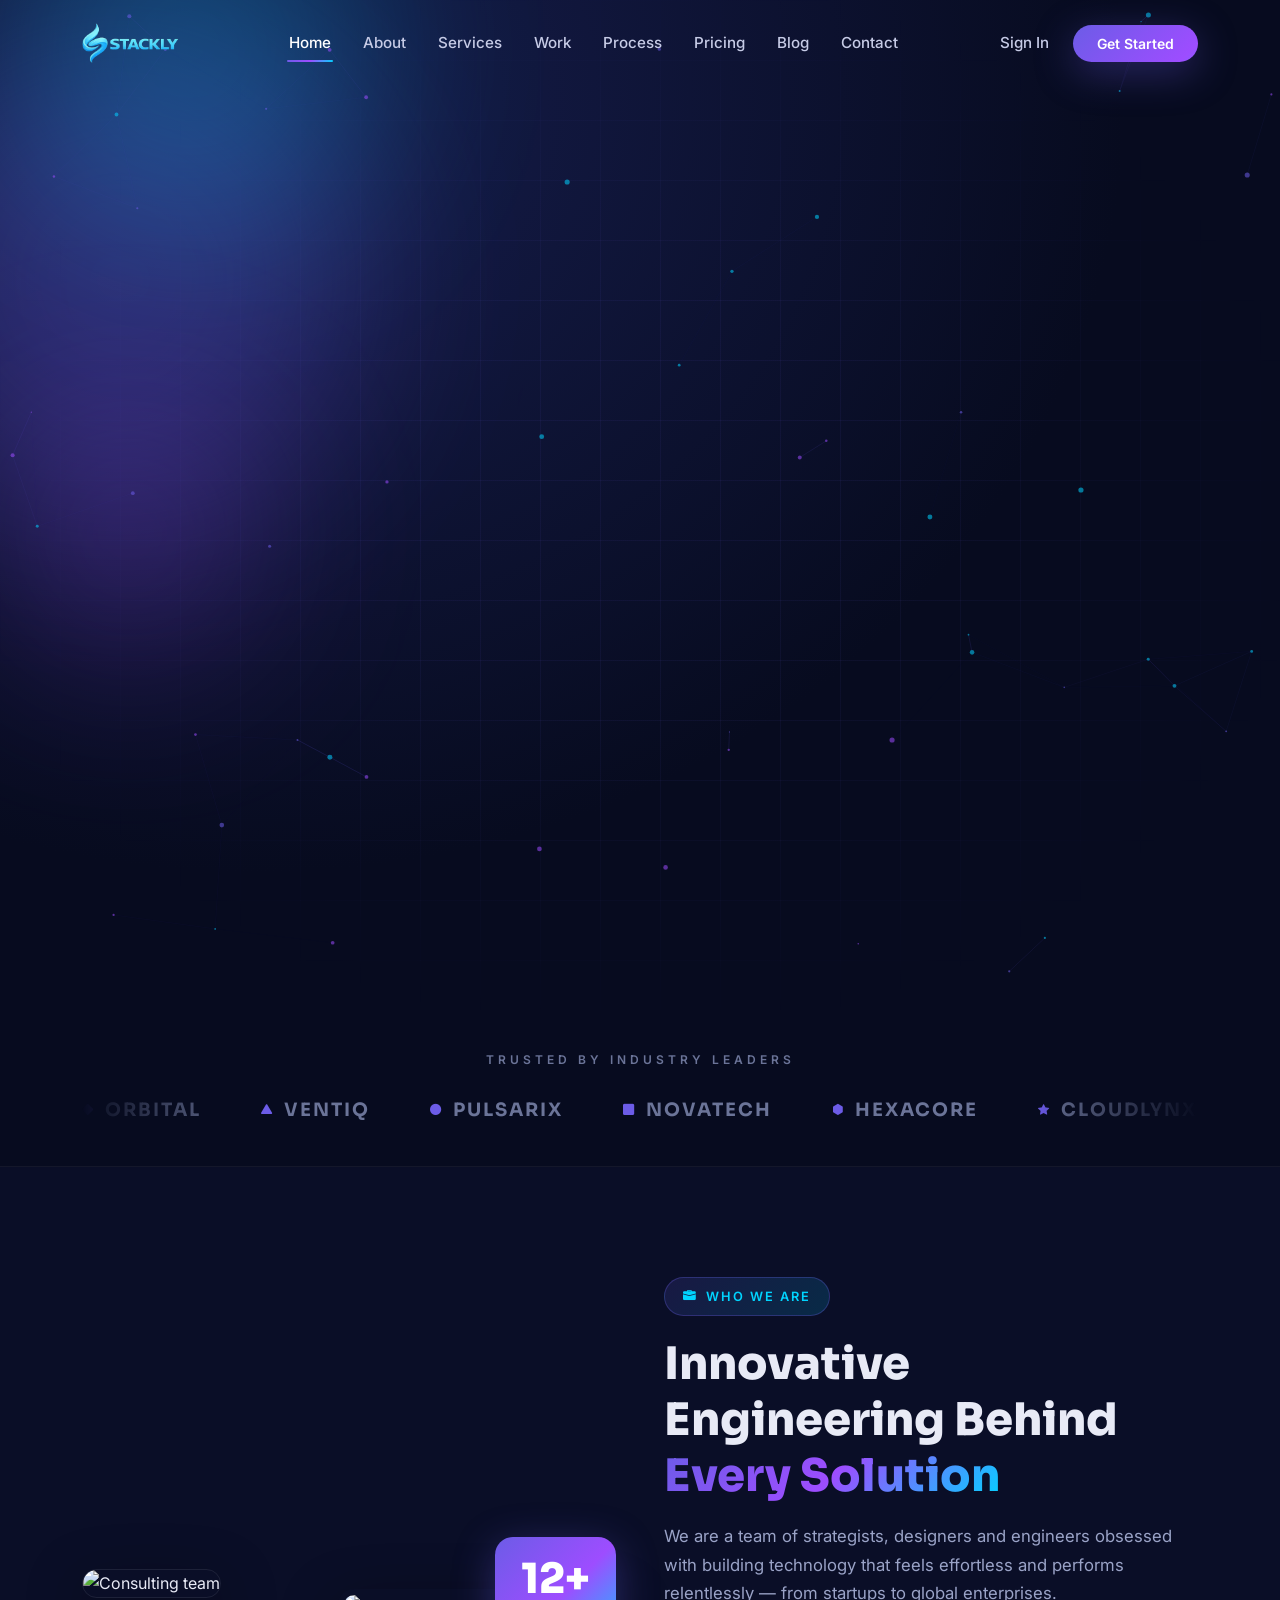
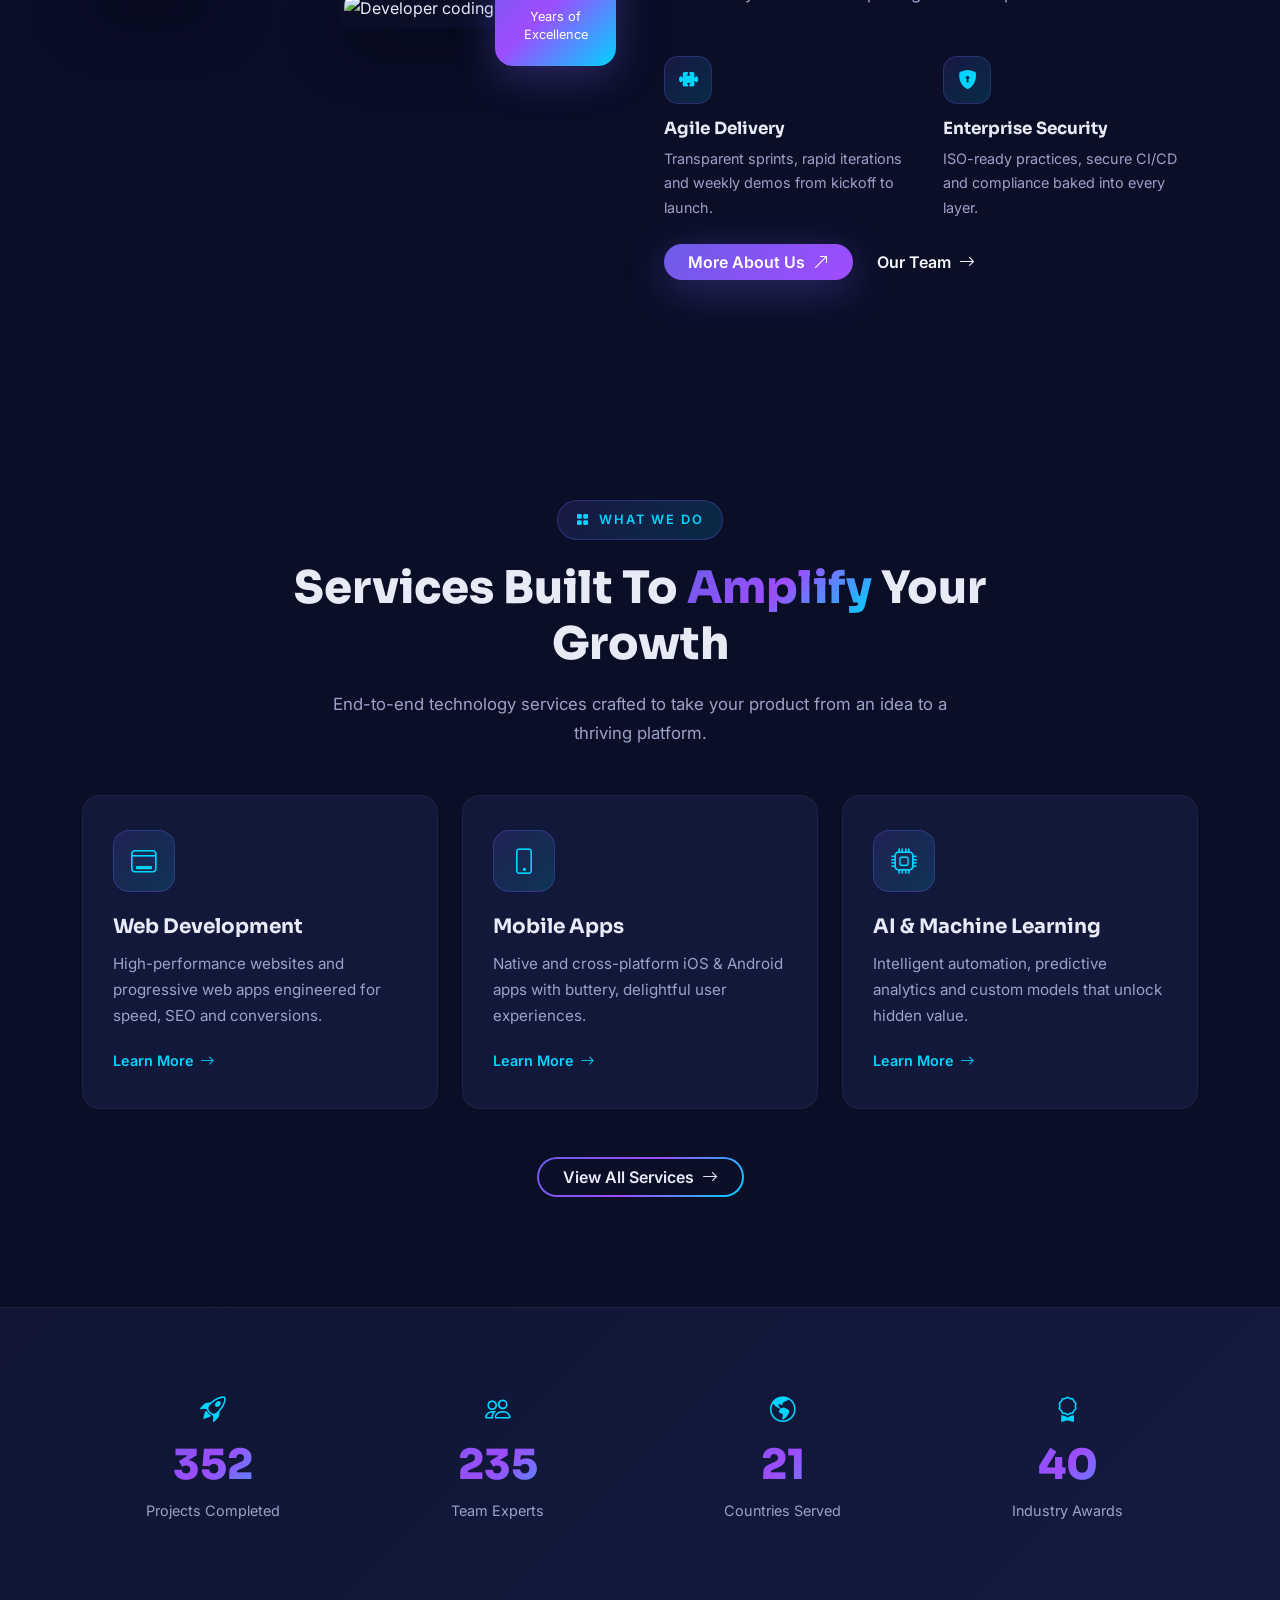
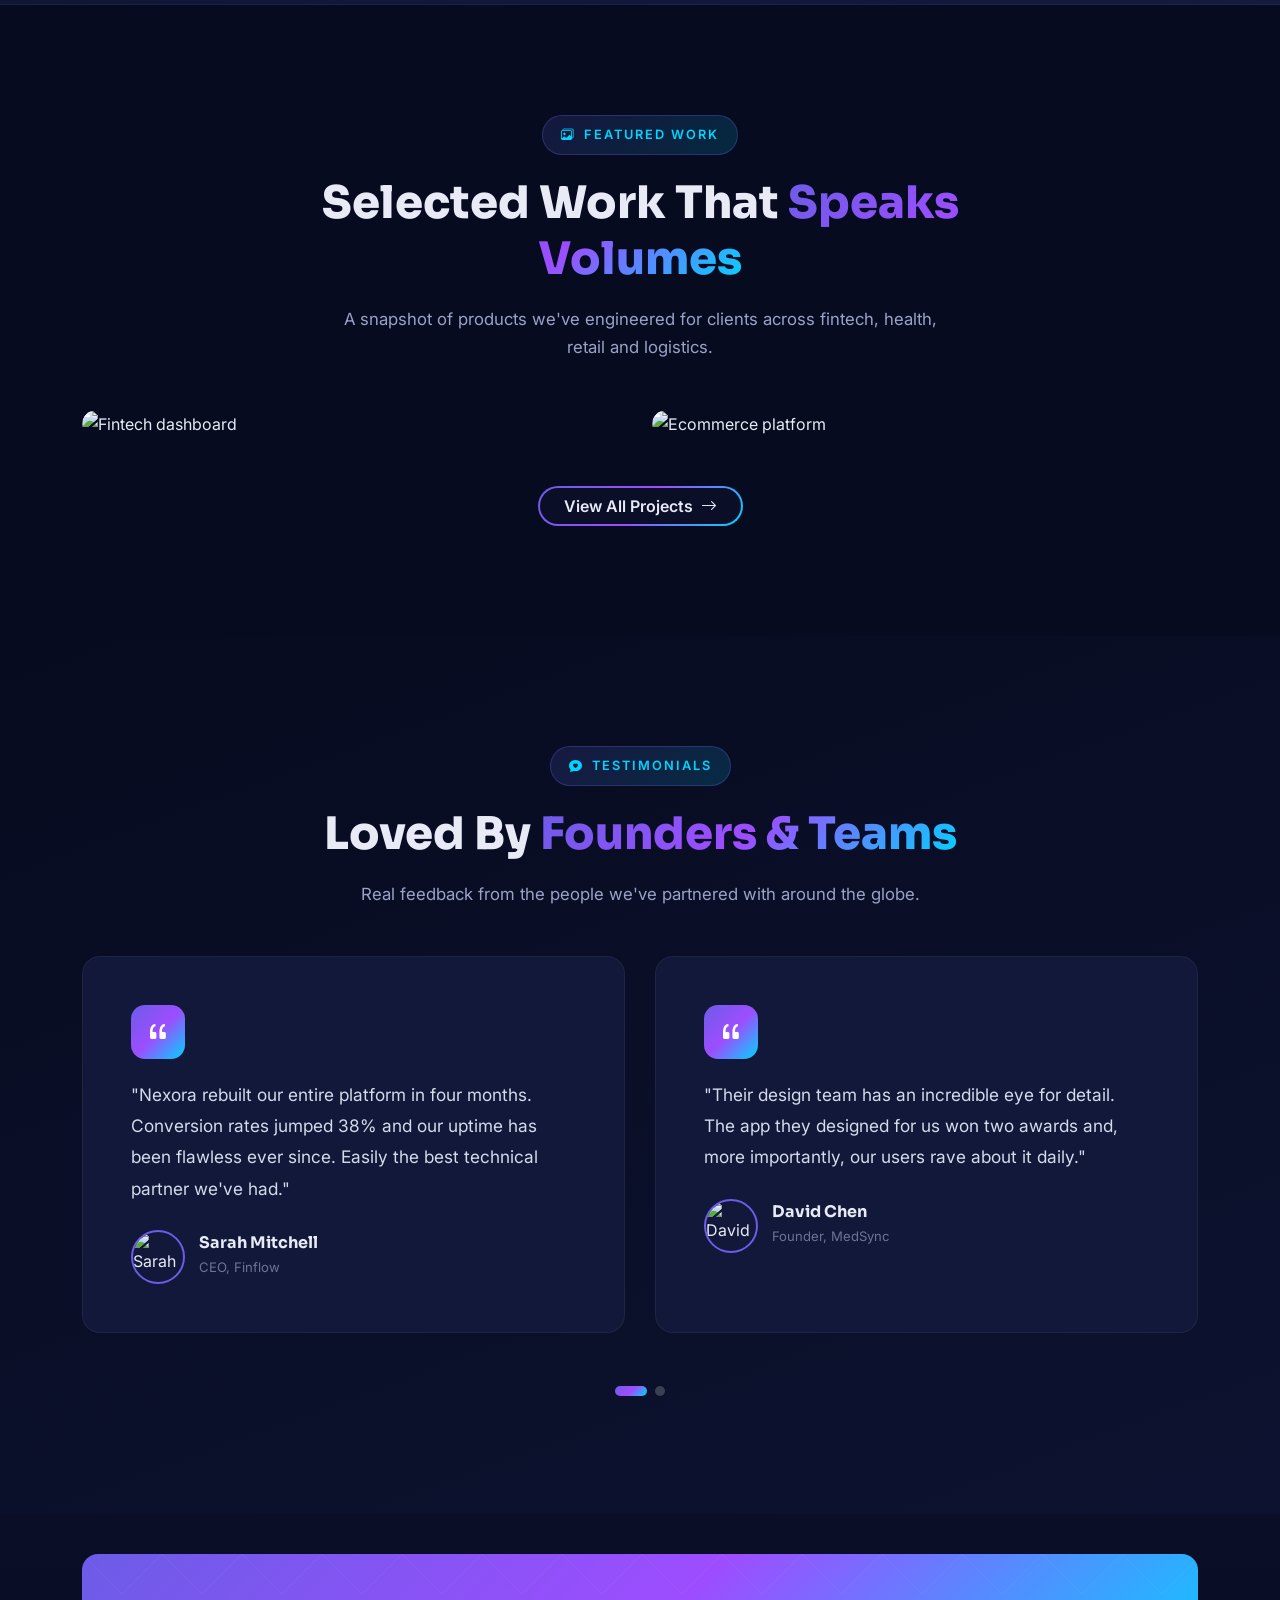
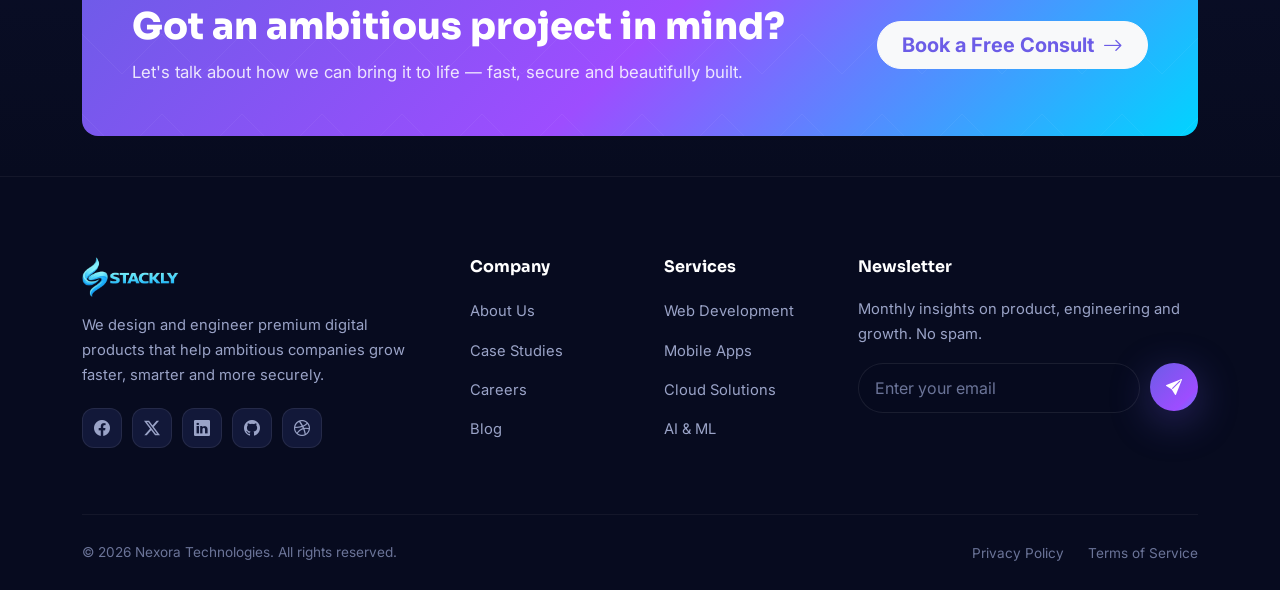
==== commit eff505cb: "project updated" ====
--- a/index.html
+++ b/index.html
@@ -484,6 +484,5 @@
     <script src="https://cdn.jsdelivr.net/npm/gsap@3.12.5/dist/ScrollTrigger.min.js"></script>
     <!-- Custom JS -->
     <script src="js/main.js"></script>
-    <script src="js/select.js"></script>
 </body>
 </html>
--- a/css/style.css
+++ b/css/style.css
@@ -36,74 +36,34 @@
     --transition: all 0.35s cubic-bezier(0.25, 0.46, 0.45, 0.94);
 
     /* ---------- Dropdown system (selects + menus) ----------
-       Three ideas run through it:
-         1. Continuous curves. Every radius is an elliptical pair (X / Y), so
-            corners are noticeably softer than a circular border-radius without
-            needing a separate squircle shape per side.
-         2. A gradient border ring, painted as the outermost background-image
-            layer clipped to border-box, with the fill clipped to padding-box
-            on top of it. A pseudo-element would have been tidier, but both
-            surfaces scroll, and an inset:0 pseudo-element would size to the
-            scroll content and ride along with it.
-         3. Layered fill: sheen over glow over a vertical gradient. */
-    --dd-radius: 34px / 26px;
-    --dd-radius-select: 30px / 24px;
-    --dd-radius-item: 18px / 14px;
-
-    /* Layered fill */
-    --dd-fill: linear-gradient(180deg, #171e4d 0%, #0a0e27 100%);
-    --dd-sheen: linear-gradient(180deg, rgba(255, 255, 255, 0.09), rgba(255, 255, 255, 0) 44%);
-    --dd-glow: radial-gradient(120% 100% at 0% 0%, rgba(108, 92, 231, 0.28), rgba(108, 92, 231, 0) 62%);
+       Elliptical corner pairs fake a continuous "squircle"; every surface is a
+       layered stack of sheen -> fill -> gradient ring. */
+    --dd-radius: 26px;
+    --dd-radius-curve: 26px 26px 26px 26px / 26px 26px 34px 34px;
+    --dd-radius-item: 14px / 17px;
+    --dd-radius-sm: 18px;
+    --dd-radius-sm-curve: 18px / 22px;
+
+    --dd-ring: linear-gradient(135deg, rgba(108, 92, 231, 0.72), rgba(157, 77, 255, 0.32) 46%, rgba(0, 212, 255, 0.6));
+    --dd-ring-hover: linear-gradient(135deg, rgba(157, 77, 255, 0.9), rgba(0, 212, 255, 0.48) 52%, rgba(108, 92, 231, 0.85));
+    --dd-ring-live: linear-gradient(135deg, #9d4dff 0%, #00d4ff 54%, #6c5ce7 100%);
+
+    --dd-fill: linear-gradient(180deg, rgba(20, 26, 63, 0.94), rgba(10, 14, 39, 0.96));
+    --dd-sheen: linear-gradient(180deg, rgba(255, 255, 255, 0.075), rgba(255, 255, 255, 0) 44%);
+
+    --dd-item-rest: linear-gradient(100deg, rgba(255, 255, 255, 0.07), rgba(255, 255, 255, 0) 62%);
+    --dd-item-hover: linear-gradient(100deg, rgba(108, 92, 231, 0.3), rgba(0, 212, 255, 0.14) 68%, rgba(0, 212, 255, 0));
+    --dd-item-shift: 5px;
+
+    --dd-danger: #ff6b8b;
+    --dd-danger-hover: linear-gradient(100deg, rgba(255, 107, 139, 0.26), rgba(255, 107, 139, 0.04) 70%);
+
+    --dd-shadow: 0 28px 70px -22px rgba(0, 0, 0, 0.78), 0 0 44px -14px rgba(108, 92, 231, 0.55);
     --dd-blur: blur(24px) saturate(150%);
-
-    /* Ring. The live ring is a conic gradient driven by --dd-spin so the open
-       control can rotate its border. @property registration is what makes
-       that angle interpolable; without it the ring still draws, it just
-       stops spinning. */
-    --dd-ring: linear-gradient(135deg, rgba(108, 92, 231, 0.9) 0%, rgba(157, 77, 255, 0.34) 46%, rgba(0, 212, 255, 0.8) 100%);
-    --dd-ring-hover: linear-gradient(135deg, rgba(157, 77, 255, 0.95) 0%, rgba(0, 212, 255, 0.5) 50%, rgba(108, 92, 231, 0.95) 100%);
-    --dd-ring-live: conic-gradient(from var(--dd-spin), #9d4dff, #00d4ff, #6c5ce7, #b14dff, #9d4dff);
-    --dd-ring-warn: linear-gradient(135deg, #ff6b6b 0%, rgba(255, 107, 139, 0.45) 55%, rgba(157, 77, 255, 0.7) 100%);
-
-    --dd-shadow: 0 10px 30px -18px rgba(0, 0, 0, 0.9);
-    --dd-shadow-open: 0 30px 74px -22px rgba(0, 0, 0, 0.82), 0 0 52px -16px rgba(108, 92, 231, 0.6);
-    --dd-focus: 0 0 0 3px rgba(108, 92, 231, 0.34), 0 0 0 6px rgba(157, 77, 255, 0.16);
     --dd-ease: cubic-bezier(0.22, 0.68, 0, 1);
 
-    /* Rows */
-    --dd-item-rest: rgba(255, 255, 255, 0.045);
-    --dd-item-hover: rgba(108, 92, 231, 0.3);
-    --dd-item-active: rgba(108, 92, 231, 0.44);
-    --dd-item-shift: 4px;
-    --dd-rail: linear-gradient(180deg, #9d4dff, #00d4ff);
-    --dd-check: #00d4ff;
-
-    --dd-danger: #ff6b8b;
-    --dd-danger-hover: rgba(255, 79, 109, 0.24);
-    --dd-danger-rail: linear-gradient(180deg, #ff6b8b, #ff4f6d);
-
-    /* Rhythm. Menus, rows and sheets all read these so a breakpoint only has
-       to restate one token instead of the whole rule. */
-    --dd-menu-pad: 8px;
-    --dd-row-min: 44px;
-
-    /* Bottom-sheet geometry. env() keeps the list clear of the home indicator. */
-    --dd-sheet-radius: 32px 32px 0 0 / 26px 26px 0 0;
-    --dd-sheet-pad-b: max(16px, env(safe-area-inset-bottom));
-    --dd-scrim: rgba(4, 7, 22, 0.66);
-    --dd-z-scrim: 1070;
-    --dd-z-panel: 1080;
-
-    /* Solid accent caret, encoded so it can live in a custom property */
-    --dd-caret: url("data:image/svg+xml,%3Csvg xmlns='http://www.w3.org/2000/svg' width='16' height='16' viewBox='0 0 16 16' fill='none'%3E%3Cpath d='M4 6.25 8 10.25l4-4' stroke='%2300d4ff' stroke-width='1.8' stroke-linecap='round' stroke-linejoin='round'/%3E%3C/svg%3E");
-}
-
-/* Registered so --dd-spin can be animated: an unregistered custom property
-   is just a token, and conic-gradient(from <token>) would jump, not turn. */
-@property --dd-spin {
-    syntax: "<angle>";
-    initial-value: 0deg;
-    inherits: false;
+    /* Gradient chevron, encoded so it can live in a custom property */
+    --dd-chevron: url("data:image/svg+xml,%3Csvg xmlns='http://www.w3.org/2000/svg' width='18' height='18' viewBox='0 0 18 18' fill='none'%3E%3Cdefs%3E%3ClinearGradient id='ddg' x1='3' y1='3' x2='15' y2='15' gradientUnits='userSpaceOnUse'%3E%3Cstop stop-color='%239d4dff'/%3E%3Cstop offset='.55' stop-color='%236c5ce7'/%3E%3Cstop offset='1' stop-color='%2300d4ff'/%3E%3C/linearGradient%3E%3C/defs%3E%3Cpath d='M4 6.75 9 11.75l5-5' stroke='url(%23ddg)' stroke-width='2' stroke-linecap='round' stroke-linejoin='round'/%3E%3C/svg%3E");
 }
 
 /* ---------- Reset & base ---------- */
@@ -1379,12 +1339,13 @@
     min-width: 0;
     padding: 12px 16px;
 }
-/* Native <select> — the no-JS fallback.
-   Once select.js enhances a control it hides this and renders .xsel instead,
-   so this block only has to look good, not behave. The gradient ring is drawn
-   with the background-clip stack because a bare <select> cannot host the
-   pseudo-element the custom control uses. */
 .form-select {
+    /* Swapping these re-paints ring + fill + sheen without duplicating the
+       background layers, so every state stays one declaration. */
+    --sel-ring: var(--dd-ring);
+    --sel-fill: var(--dd-fill);
+    --sel-sheen: var(--dd-sheen);
+
     -webkit-appearance: none;
     -moz-appearance: none;
     appearance: none;
@@ -1392,36 +1353,36 @@
     width: 100%;
     min-width: 0;
     min-height: 52px;
-    padding: 13px 48px 13px 20px;
+    padding: 13px 56px 13px 19px;
     border: 1px solid transparent;
-    border-radius: var(--dd-radius-select);
-    background-color: #0a0e27;
-    background-image: var(--dd-caret), var(--dd-sheen), var(--dd-fill), var(--dd-ring);
+    border-radius: var(--dd-radius-sm-curve);
+    background-color: transparent;
+    background-image: var(--dd-chevron), var(--sel-sheen), var(--sel-fill), var(--sel-ring);
     background-origin: border-box;
     background-clip: padding-box, padding-box, padding-box, border-box;
     background-repeat: no-repeat;
-    background-size: 16px 16px, 100% 100%, 100% 100%, 100% 100%;
+    background-size: 17px 17px, 100% 100%, 100% 100%, 100% 100%;
     background-position: right 18px center, 0 0, 0 0, 0 0;
-    color: var(--text);
+    box-shadow: 0 12px 30px -18px rgba(0, 0, 0, 0.85), inset 0 1px 0 rgba(255, 255, 255, 0.04);
     font-weight: 500;
     letter-spacing: 0.2px;
     text-overflow: ellipsis;
-    /* Ellipsis on a <select> only engages once the label is held on one line */
-    white-space: nowrap;
     cursor: pointer;
-    box-shadow: var(--dd-shadow);
     transition: color 0.3s ease, background-color 0.3s ease,
-                background-image 0.4s ease, box-shadow 0.35s var(--dd-ease);
+                background-image 0.35s ease, border-color 0.3s ease,
+                box-shadow 0.35s var(--dd-ease);
 }
 .form-select:hover {
-    background-image: var(--dd-caret), var(--dd-sheen), var(--dd-fill), var(--dd-ring-hover);
-    box-shadow: 0 14px 34px -18px rgba(0, 0, 0, 0.95), 0 0 30px -14px rgba(157, 77, 255, 0.6);
+    --sel-ring: var(--dd-ring-hover);
+    box-shadow: 0 16px 36px -18px rgba(0, 0, 0, 0.9), 0 0 28px -12px rgba(108, 92, 231, 0.65);
 }
 .form-select:focus {
-    background-image: var(--dd-caret), var(--dd-sheen), var(--dd-fill), var(--dd-ring-hover);
-    color: #fff;
-    box-shadow: var(--dd-focus), 0 16px 38px -20px rgba(0, 0, 0, 0.95);
-    outline: none;
+    --sel-ring: var(--dd-ring-live);
+    --sel-sheen: linear-gradient(180deg, rgba(255, 255, 255, 0.13), rgba(255, 255, 255, 0) 52%);
+    background-color: transparent;
+    border-color: transparent;
+    color: #fff;
+    box-shadow: 0 0 0 4px rgba(108, 92, 231, 0.22), 0 18px 40px -20px rgba(0, 0, 0, 0.9), 0 0 46px -14px rgba(0, 212, 255, 0.55);
 }
 .form-control:focus {
     background-color: rgba(7, 11, 31, 0.8);
@@ -1431,38 +1392,20 @@
 }
 .form-control::placeholder { color: var(--text-dim); }
 
-/* The option popup is OS-drawn, so colour and rhythm are all we control.
-   Chrome/Edge honour this on Windows; the mobile pickers ignore it entirely,
-   which is why the closed control carries all of the visual weight. */
+/* The option popup is OS-drawn, so colour and rhythm are all we control */
 .form-select option {
-    background-color: #10163c;
+    background-color: #0f1436;
     color: var(--text);
     font-weight: 500;
     padding: 11px 14px;
 }
-.form-select option:hover,
-.form-select option:focus { background-color: #1d2560; color: #fff; }
+.form-select option:hover { background-color: #1b2258; color: #fff; }
 .form-select option:checked {
-    background: linear-gradient(90deg, #241d55, #1d2560);
+    background-color: #2a2160;
     color: #fff;
     font-weight: 600;
 }
-.form-select option:disabled { background-color: #080c26; color: var(--text-dim); }
-.form-select optgroup {
-    background-color: #080c26;
-    color: var(--accent-2);
-    font-size: 0.74rem;
-    font-weight: 700;
-    text-transform: uppercase;
-    letter-spacing: 1.4px;
-    padding: 9px 14px;
-}
-.form-select optgroup option {
-    background-color: #10163c;
-    font-size: 0.95rem;
-    letter-spacing: normal;
-    text-transform: none;
-}
+.form-select option:disabled { color: var(--text-dim); }
 .form-control:disabled {
     background-color: rgba(7, 11, 31, 0.35);
     border-color: var(--border-soft);
@@ -1470,33 +1413,34 @@
     cursor: not-allowed;
 }
 .form-select:disabled {
-    background-image: none;
-    border-color: var(--border-soft);
-    background-color: rgba(16, 20, 48, 0.5);
+    --sel-ring: linear-gradient(135deg, rgba(255, 255, 255, 0.07), rgba(255, 255, 255, 0.02));
+    --sel-fill: linear-gradient(180deg, rgba(16, 20, 48, 0.5), rgba(10, 14, 39, 0.5));
+    --sel-sheen: linear-gradient(180deg, rgba(255, 255, 255, 0.02), rgba(255, 255, 255, 0));
+    background-color: transparent;
+    border-color: transparent;
     color: var(--text-dim);
     cursor: not-allowed;
     box-shadow: none;
 }
 .form-control.is-invalid { border-color: #ff6b6b; }
 .form-select.is-invalid {
-    background-image: var(--dd-caret), var(--dd-sheen), var(--dd-fill), var(--dd-ring-warn);
-    box-shadow: 0 0 0 3px rgba(255, 107, 107, 0.16), 0 0 34px -16px rgba(255, 107, 139, 0.6);
-}
-
-/* ==========================================================================
-   DROPDOWN MENUS (Bootstrap)
-   Same surface recipe as the custom select: gradient ring on the outside,
-   glow + fill + sheen inside, elliptical radii for continuous curves.
-   The ring is a background-image layer rather than a pseudo-element because
-   this element scrolls — an inset:0 pseudo would size to the scroll content
-   and ride along with it.
+    --sel-ring: linear-gradient(135deg, #ff6b6b 0%, rgba(255, 107, 139, 0.42) 58%, rgba(157, 77, 255, 0.62) 100%);
+    box-shadow: 0 0 0 4px rgba(255, 107, 107, 0.16), 0 0 34px -14px rgba(255, 107, 139, 0.6);
+}
+
+/* ==========================================================================
+   DROPDOWN MENUS
+   Layered glass surface, continuous curves, sliding accent bars.
    ========================================================================== */
 .dropdown-menu {
+    --dd-ring-state: var(--dd-ring);
+    --dd-item-bg: var(--dd-item-rest);
+
     border: 1px solid transparent;
-    border-radius: var(--dd-radius);
-    padding: var(--dd-menu-pad);
-    background-color: #0a0e27;
-    background-image: var(--dd-glow), var(--dd-fill), var(--dd-ring);
+    border-radius: var(--dd-radius-curve);
+    padding: 9px;
+    background-color: transparent;
+    background-image: var(--dd-sheen), var(--dd-fill), var(--dd-ring-state);
     background-origin: border-box;
     background-clip: padding-box, padding-box, border-box;
     background-repeat: no-repeat;
@@ -1510,7 +1454,7 @@
     overflow-x: hidden;
     overflow-y: auto;
     overscroll-behavior: contain;
-    z-index: var(--dd-z-panel);
+    z-index: 1080;
     scrollbar-width: thin;
     scrollbar-color: rgba(157, 77, 255, 0.7) transparent;
 }
@@ -1527,11 +1471,9 @@
 /* Popper drives placement through the inline `transform`, so the reveal uses
    the independent `translate` / `scale` properties to avoid fighting it. */
 .dropdown-menu.show {
+    --dd-ring-state: var(--dd-ring-live);
+    animation: ddReveal 0.3s var(--dd-ease) both;
     transform-origin: top center;
-    /* Open state = the live (rotating) ring, plus more lift. */
-    background-image: var(--dd-glow), var(--dd-fill), var(--dd-ring-live);
-    animation: ddReveal 0.3s var(--dd-ease) both, ddSpin 6s linear infinite;
-    box-shadow: var(--dd-shadow-open);
 }
 .dropdown-menu.show.dropdown-menu-end { transform-origin: top right; }
 .dropdown-menu.show.dropdown-menu-start { transform-origin: top left; }
@@ -1543,9 +1485,6 @@
 .dropdown-menu .dropdown-item {
     position: relative;
     min-width: 0;
-    /* Floor every row at a comfortable tap height without forcing tall rows
-       on the desktop menu, where the text sets the height anyway */
-    min-height: var(--dd-row-min);
     color: #c6cbe6;
     border-radius: var(--dd-radius-item);
     padding: 11px 14px 11px 19px;
@@ -1554,8 +1493,13 @@
     display: flex;
     align-items: center;
     gap: 11px;
-    background-color: var(--dd-item-rest);
-    transition: color 0.28s ease, background-color 0.28s ease, translate 0.28s var(--dd-ease);
+    background-color: transparent;
+    background-image: var(--dd-item-bg);
+    background-repeat: no-repeat;
+    background-size: 100% 100%;
+    background-position: 0 0;
+    transition: color 0.28s ease, background-color 0.28s ease,
+                background-image 0.28s ease, translate 0.28s var(--dd-ease);
 }
 .dropdown-menu .dropdown-item::before {
     content: "";
@@ -1566,21 +1510,19 @@
     height: 0;
     border-radius: 999px;
     opacity: 0;
-    background: var(--dd-rail);
+    background: linear-gradient(180deg, #9d4dff, #00d4ff);
     translate: 0 -50%;
     transition: height 0.32s var(--dd-ease), opacity 0.28s ease;
 }
 .dropdown-menu .dropdown-item:hover,
 .dropdown-menu .dropdown-item:focus-visible {
-    background-color: var(--dd-item-hover);
+    --dd-item-bg: var(--dd-item-hover);
+    background-color: transparent;
     color: #fff;
     translate: var(--dd-item-shift) 0;
 }
 .dropdown-menu .dropdown-item:hover::before,
 .dropdown-menu .dropdown-item:focus-visible::before { height: 62%; opacity: 1; }
-/* Keyboard focus gets an explicit ring — a background shift alone is easy to
-   miss once the sheet is already tinted and dimmed by the scrim */
-.dropdown-menu .dropdown-item:focus-visible { box-shadow: var(--dd-focus); }
 .dropdown-menu .dropdown-item i {
     color: var(--text-dim);
     font-size: 0.95rem;
@@ -1594,6 +1536,7 @@
 .dropdown-menu .dropdown-item span { min-width: 0; overflow-wrap: anywhere; }
 .dropdown-menu .dropdown-item.disabled,
 .dropdown-menu .dropdown-item:disabled {
+    --dd-item-bg: none;
     background-color: transparent;
     color: var(--text-dim);
     opacity: 0.75;
@@ -1606,10 +1549,10 @@
 
 .dropdown-menu .dropdown-item.danger { color: var(--dd-danger); }
 .dropdown-menu .dropdown-item.danger i { color: var(--dd-danger); }
-.dropdown-menu .dropdown-item.danger::before { background: var(--dd-danger-rail); }
+.dropdown-menu .dropdown-item.danger::before { background: linear-gradient(180deg, #ff6b8b, #ff4f6d); }
 .dropdown-menu .dropdown-item.danger:hover,
 .dropdown-menu .dropdown-item.danger:focus-visible {
-    background-color: var(--dd-danger-hover);
+    --dd-item-bg: var(--dd-danger-hover);
     color: #ff8ba3;
 }
 .dropdown-menu .dropdown-item.danger:hover i { color: #ff8ba3; }
@@ -1628,439 +1571,6 @@
     border: 0;
     opacity: 1;
     background: linear-gradient(90deg, rgba(255, 255, 255, 0), rgba(157, 77, 255, 0.5) 30%, rgba(0, 212, 255, 0.5) 70%, rgba(255, 255, 255, 0));
-}
-
-/* ==========================================================================
-   CUSTOM SELECT (.xsel)
-   Built by js/select.js. The native <select> stays in the DOM as the value
-   source of truth; this is presentation only.
-   ========================================================================== */
-.xsel { position: relative; display: block; width: 100%; }
-
-/* Hidden only once the custom UI exists, so a JS failure leaves a working
-   native control rather than an invisible one. */
-.xsel-ready > .xsel-native {
-    position: absolute !important;
-    width: 1px; height: 1px;
-    margin: -1px; padding: 0;
-    overflow: hidden;
-    clip: rect(0 0 0 0);
-    clip-path: inset(50%);
-    white-space: nowrap;
-    border: 0;
-}
-
-.xsel-trigger {
-    position: relative;
-    display: flex;
-    align-items: center;
-    justify-content: space-between;
-    gap: 12px;
-    width: 100%;
-    min-height: 52px;
-    padding: 13px 20px 13px 20px;
-    border: 1px solid transparent;
-    border-radius: var(--dd-radius-select);
-    background-color: #0a0e27;
-    background-image: var(--dd-sheen), var(--dd-glow), var(--dd-fill), var(--dd-ring);
-    background-origin: border-box;
-    background-clip: padding-box, padding-box, padding-box, border-box;
-    background-repeat: no-repeat;
-    background-size: 100% 100%;
-    color: var(--text);
-    font-family: inherit;
-    font-size: 1rem;
-    font-weight: 500;
-    letter-spacing: 0.2px;
-    text-align: left;
-    cursor: pointer;
-    box-shadow: var(--dd-shadow);
-    transition: background-image 0.4s ease, color 0.25s ease,
-                box-shadow 0.35s var(--dd-ease);
-}
-.xsel-trigger:hover {
-    background-image: var(--dd-sheen), var(--dd-glow), var(--dd-fill), var(--dd-ring-hover);
-    box-shadow: 0 14px 34px -18px rgba(0, 0, 0, 0.95), 0 0 30px -14px rgba(157, 77, 255, 0.6);
-}
-.xsel-trigger:focus-visible {
-    box-shadow: var(--dd-focus), 0 16px 38px -20px rgba(0, 0, 0, 0.95);
-    outline: none;
-}
-/* Open: the ring goes live and starts turning. */
-.xsel.is-open .xsel-trigger {
-    background-image: var(--dd-sheen), var(--dd-glow), var(--dd-fill), var(--dd-ring-live);
-    box-shadow: 0 16px 40px -20px rgba(0, 0, 0, 0.95), 0 0 34px -14px rgba(108, 92, 231, 0.65);
-    color: #fff;
-    animation: ddSpin 6s linear infinite;
-}
-.xsel.is-invalid .xsel-trigger {
-    background-image: var(--dd-sheen), var(--dd-fill), var(--dd-ring-warn);
-    box-shadow: 0 0 0 3px rgba(255, 107, 107, 0.16), 0 0 34px -16px rgba(255, 107, 139, 0.6);
-}
-.xsel.is-disabled .xsel-trigger {
-    background-image: none;
-    background-color: rgba(16, 20, 48, 0.5);
-    border-color: var(--border-soft);
-    color: var(--text-dim);
-    cursor: not-allowed;
-    box-shadow: none;
-}
-.xsel.is-placeholder .xsel-trigger { color: var(--text-dim); }
-
-.xsel-value {
-    flex: 1 1 auto;
-    min-width: 0;
-    overflow: hidden;
-    text-overflow: ellipsis;
-    white-space: nowrap;
-}
-.xsel-caret {
-    flex: 0 0 16px;
-    width: 16px; height: 16px;
-    background: var(--dd-caret) center / contain no-repeat;
-    opacity: 0.9;
-    transition: rotate 0.32s var(--dd-ease), scale 0.32s var(--dd-ease);
-}
-.xsel.is-open .xsel-caret { rotate: 180deg; scale: 1.12; }
-
-/* The listbox. Fixed with JS-computed coords rather than absolute, because
-   dashboard selects live inside a Bootstrap modal whose scroll container
-   would clip an absolutely-positioned panel. */
-.xsel-panel {
-    position: fixed;
-    z-index: var(--dd-z-panel);
-    padding: var(--dd-menu-pad);
-    border: 1px solid transparent;
-    border-radius: var(--dd-radius);
-    background-color: #0a0e27;
-    background-image: var(--dd-glow), var(--dd-fill), var(--dd-ring);
-    background-origin: border-box;
-    background-clip: padding-box, padding-box, border-box;
-    background-repeat: no-repeat;
-    background-size: 100% 100%;
-    backdrop-filter: var(--dd-blur);
-    -webkit-backdrop-filter: var(--dd-blur);
-    box-shadow: var(--dd-shadow-open);
-    overflow-x: hidden;
-    overflow-y: auto;
-    overscroll-behavior: contain;
-    scrollbar-width: thin;
-    scrollbar-color: rgba(157, 77, 255, 0.7) transparent;
-    opacity: 0;
-    visibility: hidden;
-    scale: 0.97;
-    translate: 0 -8px;
-    transition: opacity 0.24s var(--dd-ease), translate 0.24s var(--dd-ease),
-                scale 0.24s var(--dd-ease), visibility 0.24s;
-}
-/* The panel is portalled to <body> by select.js, so it carries its own
-   .is-open rather than inheriting it from an ancestor .xsel. */
-.xsel-panel.is-open {
-    opacity: 1;
-    visibility: visible;
-    scale: 1;
-    translate: 0 0;
-}
-/* Opening upward mirrors the entrance so it never grows away from the trigger */
-.xsel-panel.is-up { translate: 0 8px; }
-.xsel-panel.is-open.is-up { translate: 0 0; }
-.xsel-panel::-webkit-scrollbar { width: 8px; }
-.xsel-panel::-webkit-scrollbar-track { background: transparent; }
-.xsel-panel::-webkit-scrollbar-thumb {
-    border: 2px solid transparent;
-    border-radius: 999px;
-    background: linear-gradient(180deg, rgba(157, 77, 255, 0.8), rgba(0, 212, 255, 0.6));
-    background-clip: padding-box;
-}
-
-.xsel-group {
-    padding: 9px 14px 5px;
-    color: var(--text-dim);
-    font-size: 0.68rem;
-    font-weight: 700;
-    text-transform: uppercase;
-    letter-spacing: 1.5px;
-}
-
-.xsel-opt {
-    position: relative;
-    display: flex;
-    align-items: center;
-    gap: 10px;
-    min-height: var(--dd-row-min);
-    padding: 11px 14px 11px 12px;
-    border-radius: var(--dd-radius-item);
-    color: #c6cbe6;
-    font-size: 0.9rem;
-    font-weight: 500;
-    cursor: pointer;
-    user-select: none;
-    transition: background-color 0.2s ease, color 0.2s ease, translate 0.2s var(--dd-ease);
-}
-/* Rail: the accent edge that grows in on hover / keyboard-active */
-.xsel-opt::before {
-    content: "";
-    position: absolute;
-    left: 6px; top: 50%;
-    width: 3px; height: 0;
-    border-radius: 999px;
-    background: var(--dd-rail);
-    translate: 0 -50%;
-    transition: height 0.28s var(--dd-ease), opacity 0.2s ease;
-    opacity: 0;
-}
-.xsel-opt.is-active {
-    background-color: var(--dd-item-active);
-    color: #fff;
-    translate: var(--dd-item-shift) 0;
-}
-.xsel-opt.is-active::before { height: 60%; opacity: 1; }
-.xsel-opt.is-selected { color: #fff; font-weight: 600; }
-.xsel-opt.is-selected .xsel-check {
-    opacity: 1;
-    scale: 1;
-}
-.xsel-opt.is-disabled {
-    color: var(--text-dim);
-    opacity: 0.6;
-    cursor: default;
-}
-.xsel-opt.is-disabled::before { height: 0; opacity: 0; }
-
-.xsel-check {
-    flex: 0 0 16px;
-    width: 16px; height: 16px;
-    background: var(--dd-check) center / 14px 14px no-repeat;
-    opacity: 0;
-    scale: 0.4;
-    transition: opacity 0.22s var(--dd-ease), scale 0.28s var(--dd-ease);
-}
-.xsel-text { min-width: 0; overflow-wrap: anywhere; }
-
-/* Staggered entrance — --i is set per option in select.js. */
-@media (prefers-reduced-motion: no-preference) {
-    .xsel-panel.is-open .xsel-opt { animation: ddOptIn 0.3s var(--dd-ease) both; animation-delay: calc(var(--i, 0) * 22ms); }
-}
-@keyframes ddOptIn {
-    from { opacity: 0; translate: 0 6px; }
-    to { opacity: 1; translate: 0 0; }
-}
-/* Rotates the live ring. Depends on the @property registration for --dd-spin;
-   without it the ring simply renders at its initial angle. */
-@keyframes ddSpin { to { --dd-spin: 360deg; } }
-
-/* Scrim for the phone sheet. Lives on <body> so the fixed panel is never
-   re-anchored by an ancestor containing block.
-   display:none by default and only switched on in the phone tier: on desktop
-   the panel is anchored to its trigger, so a full-viewport overlay would do
-   nothing but swallow every click on the page. */
-.xsel-scrim {
-    position: fixed;
-    inset: 0;
-    z-index: var(--dd-z-scrim);
-    display: none;
-    background: var(--dd-scrim);
-    opacity: 0;
-    pointer-events: none;
-    transition: opacity 0.3s ease;
-}
-.xsel-scrim.is-on { opacity: 1; pointer-events: auto; }
-
-/* Windows High Contrast / forced-colors strips background layers, which would
-   leave these surfaces with no visible edge at all. Hand the edges back to
-   the OS so the control and menu stay legible. */
-@media (forced-colors: active) {
-    .form-select,
-    .dropdown-menu,
-    .xsel-trigger,
-    .xsel-panel {
-        background-image: none;
-        background-color: Canvas;
-        border: 1px solid CanvasText;
-        color: CanvasText;
-    }
-    .xsel-trigger:focus-visible { outline: 2px solid Highlight; outline-offset: -2px; }
-    .xsel-opt.is-active {
-        background-color: Highlight;
-        color: HighlightText;
-    }
-    .xsel-opt::before { background: Highlight; }
-    .xsel-group { color: GrayText; }
-    .xsel-scrim { background: Canvas; opacity: 0.5; }
-    .form-select:disabled { border-color: GrayText; color: GrayText; }
-    .form-select option { background-color: Canvas; color: CanvasText; }
-    .dropdown-menu .dropdown-item { color: CanvasText; }
-    .dropdown-menu .dropdown-item::before { background: Highlight; }
-    .dropdown-menu .dropdown-item:hover,
-    .dropdown-menu .dropdown-item:focus-visible {
-        background-color: Highlight;
-        color: HighlightText;
-    }
-    .dropdown-menu .dropdown-item:focus-visible { outline: 2px solid Highlight; outline-offset: -2px; }
-    .dropdown-menu .dropdown-header { color: GrayText; }
-    .dropdown-menu .dropdown-divider { background: GrayText; }
-    .dropdown { position: relative; }
-    .dropdown::before { background: Canvas; opacity: 0; }
-    .dropdown:has(> .dropdown-menu.show)::before { opacity: 0.6; }
-}
-
-/* ==========================================================================
-   DROPDOWN RESPONSIVE
-   Four tiers, covering both the Bootstrap menus and the custom select:
-
-     desktop > 1199.98px  the base rules above
-     laptop  <= 1199.98px tighter menu so it cannot crowd its trigger
-     tablet  <= 991.98px  anchored, blur dropped for a flat opaque fill
-     phone   <= 767.98px  bottom sheet, touch rows, solid surfaces
-
-   Every tier is a max-width query, so they are declared widest-first: the
-   last matching rule wins, and phone has to come last or the laptop/tablet
-   rules would override the sheet. Each tier restates only what it changes —
-   usually a single token — so the ladder stays readable.
-
-   The Bootstrap sheet is gated behind @supports selector(:has(*)) because it
-   drives its scrim from the .dropdown wrapper. The custom select does not
-   need that: select.js owns a real scrim element on <body>, so its sheet is
-   unconditional and a plain full-width menu would be a worse fallback.
-   ========================================================================== */
-
-/* Laptop: tighten the menu so it cannot crowd its trigger */
-@media (max-width: 1199.98px) {
-    :root {
-        --dd-menu-pad: 7px;
-        --dd-radius: 30px / 23px;
-        --dd-radius-select: 27px / 22px;
-    }
-    .dropdown-menu .dropdown-item { padding: 10px 12px 10px 17px; }
-    .xsel-opt { padding: 10px 13px 10px 11px; }
-}
-
-/* Tablet: backdrop blur is by far the most expensive paint on these menus and
-   buys very little at this size, so swap it for a flat opaque fill */
-@media (max-width: 991.98px) {
-    :root {
-        --dd-blur: none;
-        --dd-fill: linear-gradient(180deg, #141a45, #0a0e27);
-    }
-    .dropdown-menu,
-    .xsel-panel {
-        max-height: calc(100dvh - 32px);
-        scroll-padding-block: 6px;
-    }
-}
-
-/* ---------- Phone ---------- */
-@media (max-width: 767.98px) {
-    :root {
-        --dd-menu-pad: 10px;
-        --dd-row-min: 50px;
-        --dd-radius-select: 26px / 21px;
-    }
-
-    /* Custom select -> bottom sheet. The panel is position:fixed with
-       JS-computed coords on larger screens, so every axis is forced back to
-       the viewport here. !important is required: those are inline styles. */
-    .xsel-panel {
-        position: fixed !important;
-        inset: auto 0 0 0 !important;
-        top: auto !important;
-        left: 0 !important;
-        right: 0 !important;
-        bottom: 0 !important;
-        width: auto !important;
-        max-width: 100% !important;
-        max-height: min(80dvh, 100dvh - 32px) !important;
-        border-radius: var(--dd-sheet-radius);
-        border-bottom: 0;
-        padding-bottom: var(--dd-sheet-pad-b);
-        transform-origin: bottom center;
-        scale: 1;
-        translate: 0 100%;
-    }
-    .xsel-panel.is-open,
-    .xsel-panel.is-open.is-up { translate: 0 0; }
-
-    /* The trigger stays put; only the list becomes a sheet. */
-    .xsel-trigger { min-height: 56px; font-size: 1.05rem; }
-
-    /* Thumb-operated, so no hover shift and a bigger icon gutter. */
-    .xsel-opt { padding: 14px 16px 14px 13px; font-size: 0.98rem; }
-    .xsel-opt.is-active { translate: 0 0; }
-
-    /* Scrim is phone-only: on desktop the panel is anchored to its trigger
-       and a full-viewport overlay would just swallow every click. */
-    .xsel-scrim { display: block; }
-
-    /* Native <select> fallback: same roomier target, for the case where
-       select.js never ran. */
-    .form-select {
-        min-height: 56px;
-        font-size: 1.05rem;
-    }
-}
-
-@supports selector(:has(*)) {
-    /* Bootstrap menus: same bottom-sheet treatment, still driven from the
-       .dropdown wrapper since Bootstrap owns the open/close state. */
-    @media (max-width: 767.98px) {
-        .dropdown { position: relative; }
-
-        /* The scrim sits on the wrapper rather than the menu: the menu clips
-           its own overflow, and its backdrop-filter would otherwise become
-           the containing block for a fixed-position child. */
-        .dropdown::before {
-            content: "";
-            position: fixed;
-            inset: 0;
-            z-index: var(--dd-z-scrim);
-            background: var(--dd-scrim);
-            opacity: 0;
-            visibility: hidden;
-            pointer-events: none;
-            transition: opacity 0.3s ease, visibility 0.3s ease;
-        }
-        .dropdown:has(> .dropdown-menu.show)::before { opacity: 1; visibility: visible; }
-
-        .dropdown-menu {
-            /* Popper drives placement with inline left/top/transform, so all
-               three are overridden — a pinned sheet has no anchor to track. */
-            position: fixed !important;
-            inset: auto 0 0 0 !important;
-            transform: none !important;
-            margin: 0 !important;
-            width: auto !important;
-            max-width: 100% !important;
-            max-height: min(80dvh, 100dvh - 32px);
-            border-radius: var(--dd-sheet-radius);
-            border-bottom: 0;
-            padding: var(--dd-menu-pad);
-            padding-bottom: var(--dd-sheet-pad-b);
-            z-index: var(--dd-z-panel);
-            overscroll-behavior: contain;
-            /* Slide on the independent `translate` property, never
-               `transform`, so Popper's inline placement is left alone */
-            translate: 0 100%;
-            transition: translate 0.34s var(--dd-ease);
-        }
-        .dropdown-menu.show {
-            animation: none;
-            translate: 0 0;
-            transform-origin: bottom center;
-            box-shadow: var(--dd-shadow);
-        }
-        .dropdown-menu.show.dropdown-menu-end,
-        .dropdown-menu.show.dropdown-menu-start { transform-origin: bottom center; }
-
-        /* Taller rows: the sheet is thumb-operated, not cursor-operated */
-        .dropdown-menu .dropdown-item {
-            min-height: var(--dd-row-min);
-            padding: 13px 16px 13px 20px;
-            translate: 0 0;
-        }
-        .dropdown-menu .dropdown-item:hover { translate: 0 0; }
-        .dropdown-menu .dropdown-item:focus-visible { translate: 0 0; }
-        .dropdown-menu .dropdown-header { padding: 10px 14px; }
-    }
 }
 
 /* ==========================================================================
@@ -2626,9 +2136,10 @@
     .contact-form-wrap { padding: 26px 18px; }
     .auth-form-wrap { padding: 30px 20px; }
     .auth-card { border-radius: 20px; }
-    .form-control { font-size: 1rem; }
-    /* .form-select sizing now lives in the DROPDOWN RESPONSIVE phone tier so
-       its single-layer background-position is not fought over here */
+    .form-control, .form-select { font-size: 1rem; }
+    .form-select { min-height: 50px; padding: 12px 48px 12px 17px; background-position: right 16px center, 0 0, 0 0, 0 0; }
+    .dropdown-menu { border-radius: 22px 22px 22px 22px / 22px 22px 28px 28px; padding: 8px; }
+    .dropdown-menu .dropdown-item { padding: 11px 12px 11px 17px; }
     .role-grid { grid-template-columns: 1fr; }
     .role-card { padding: 12px 14px; }
     .service-card { padding: 28px 22px; }
